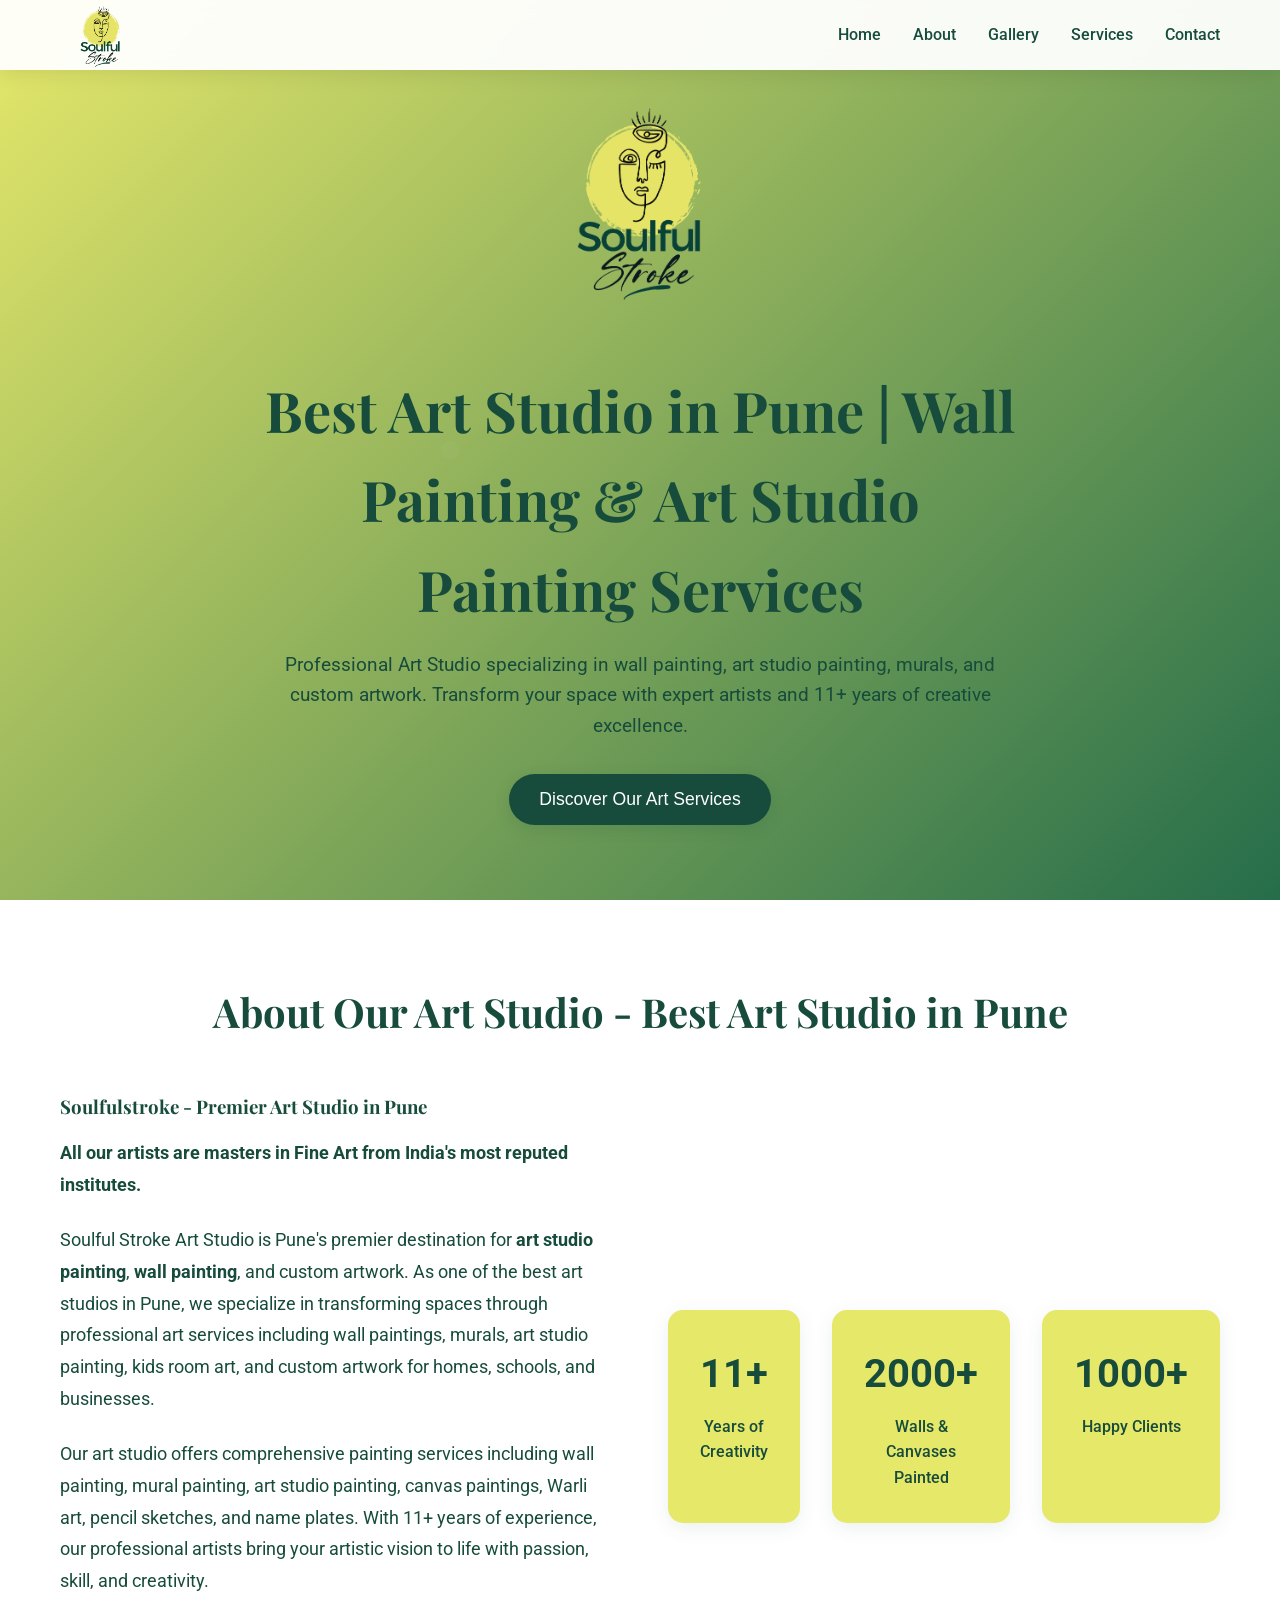
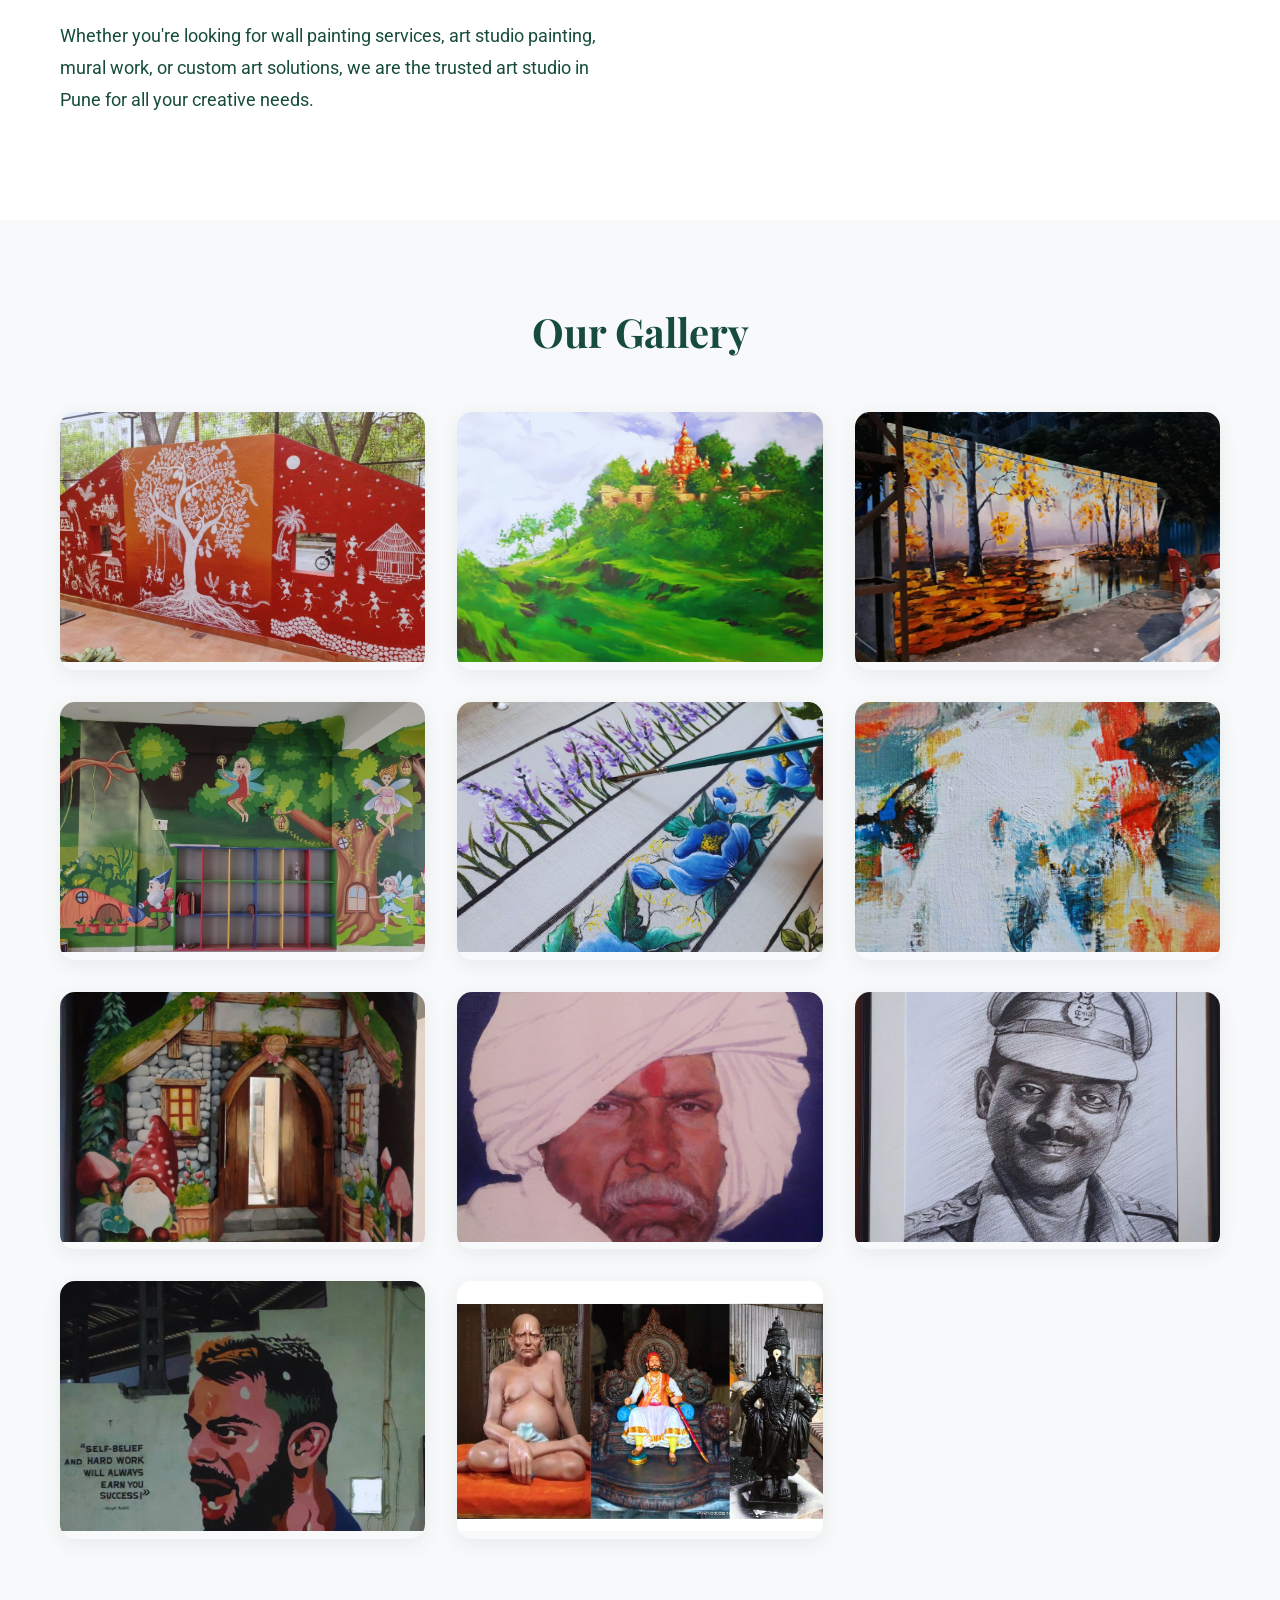
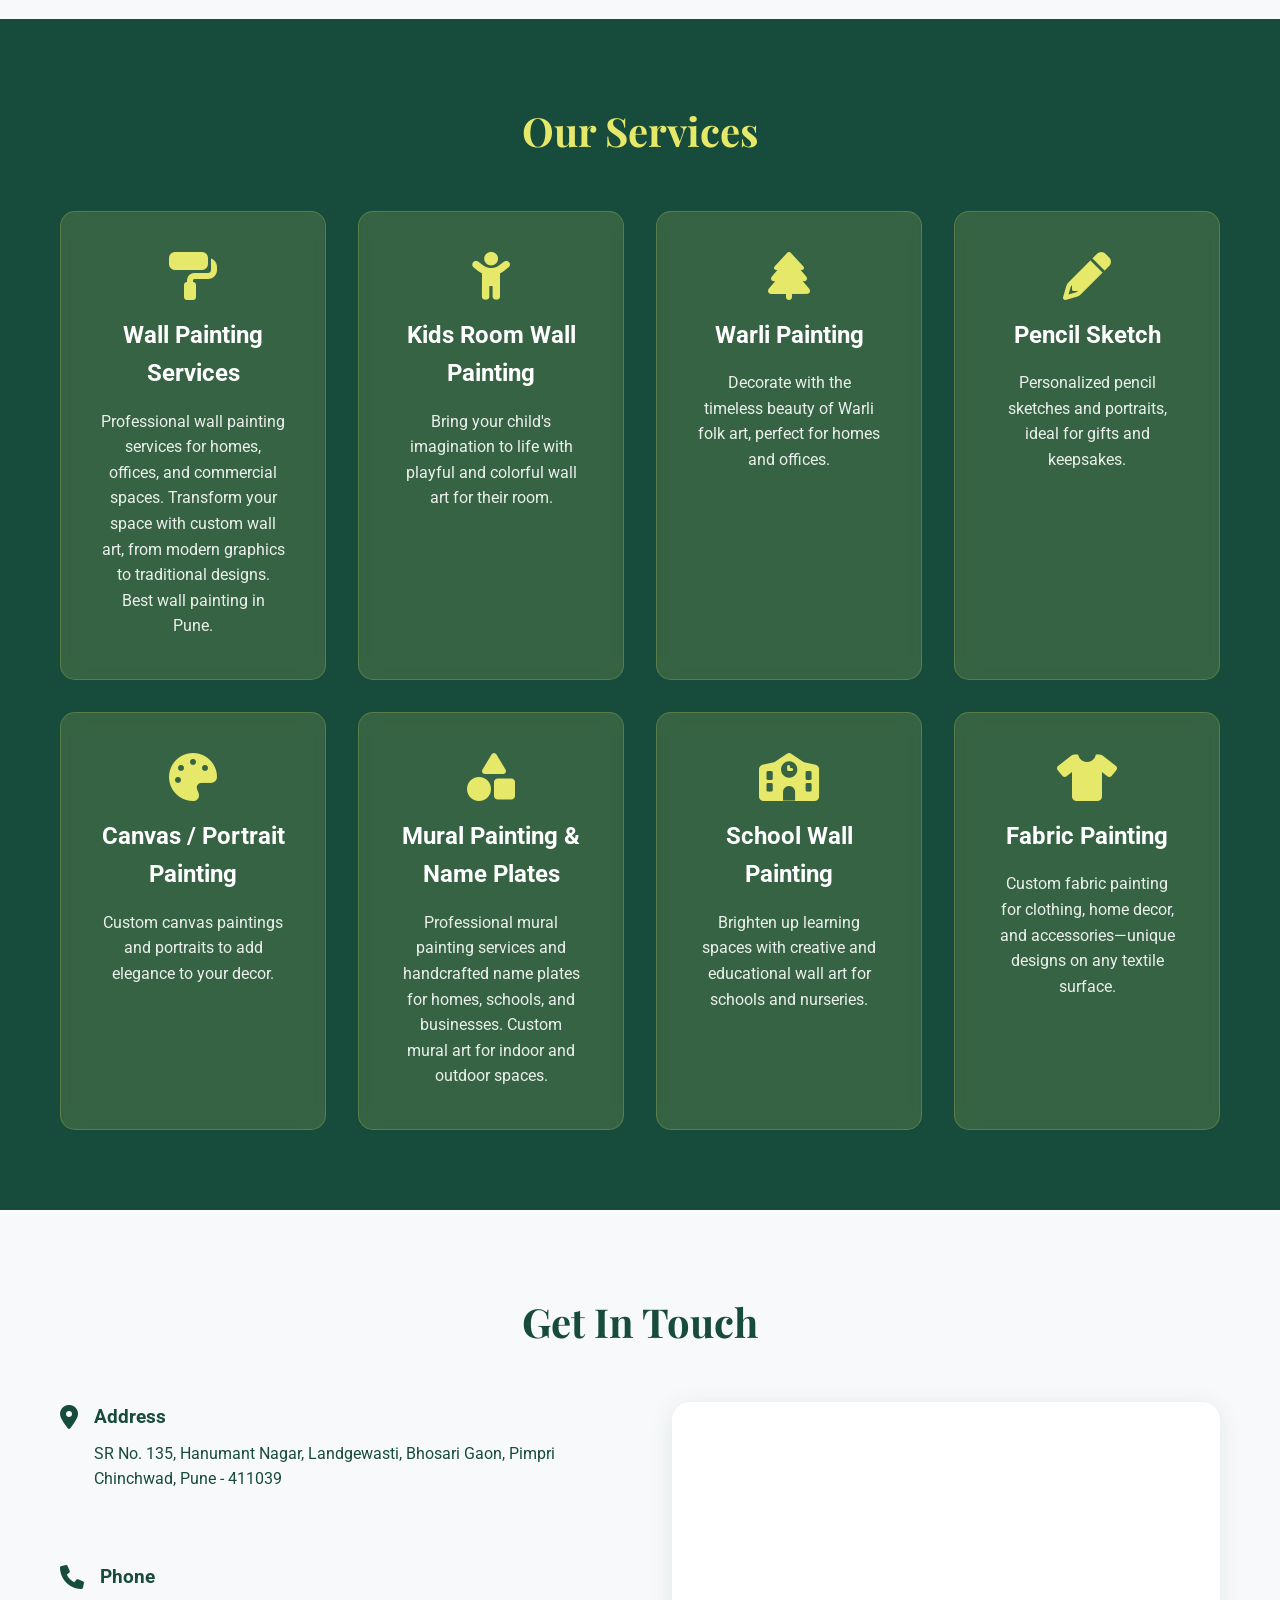
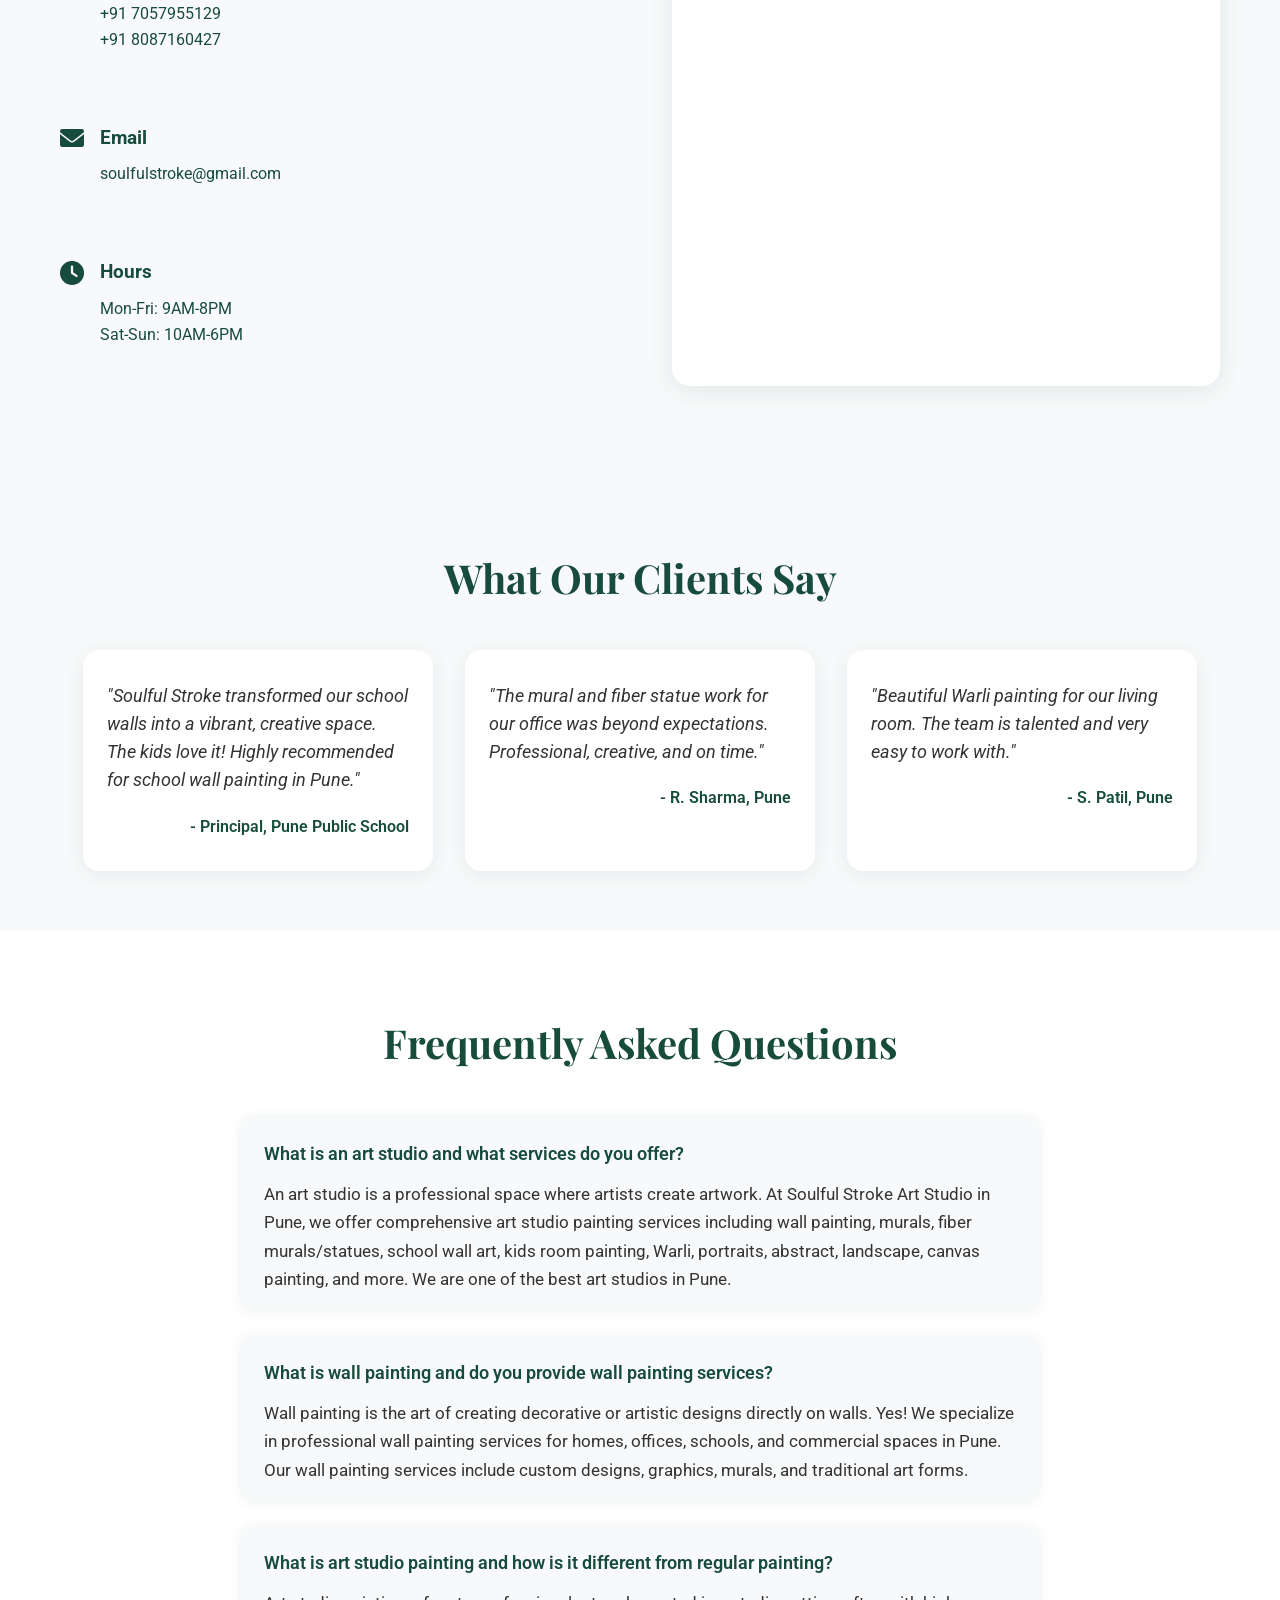
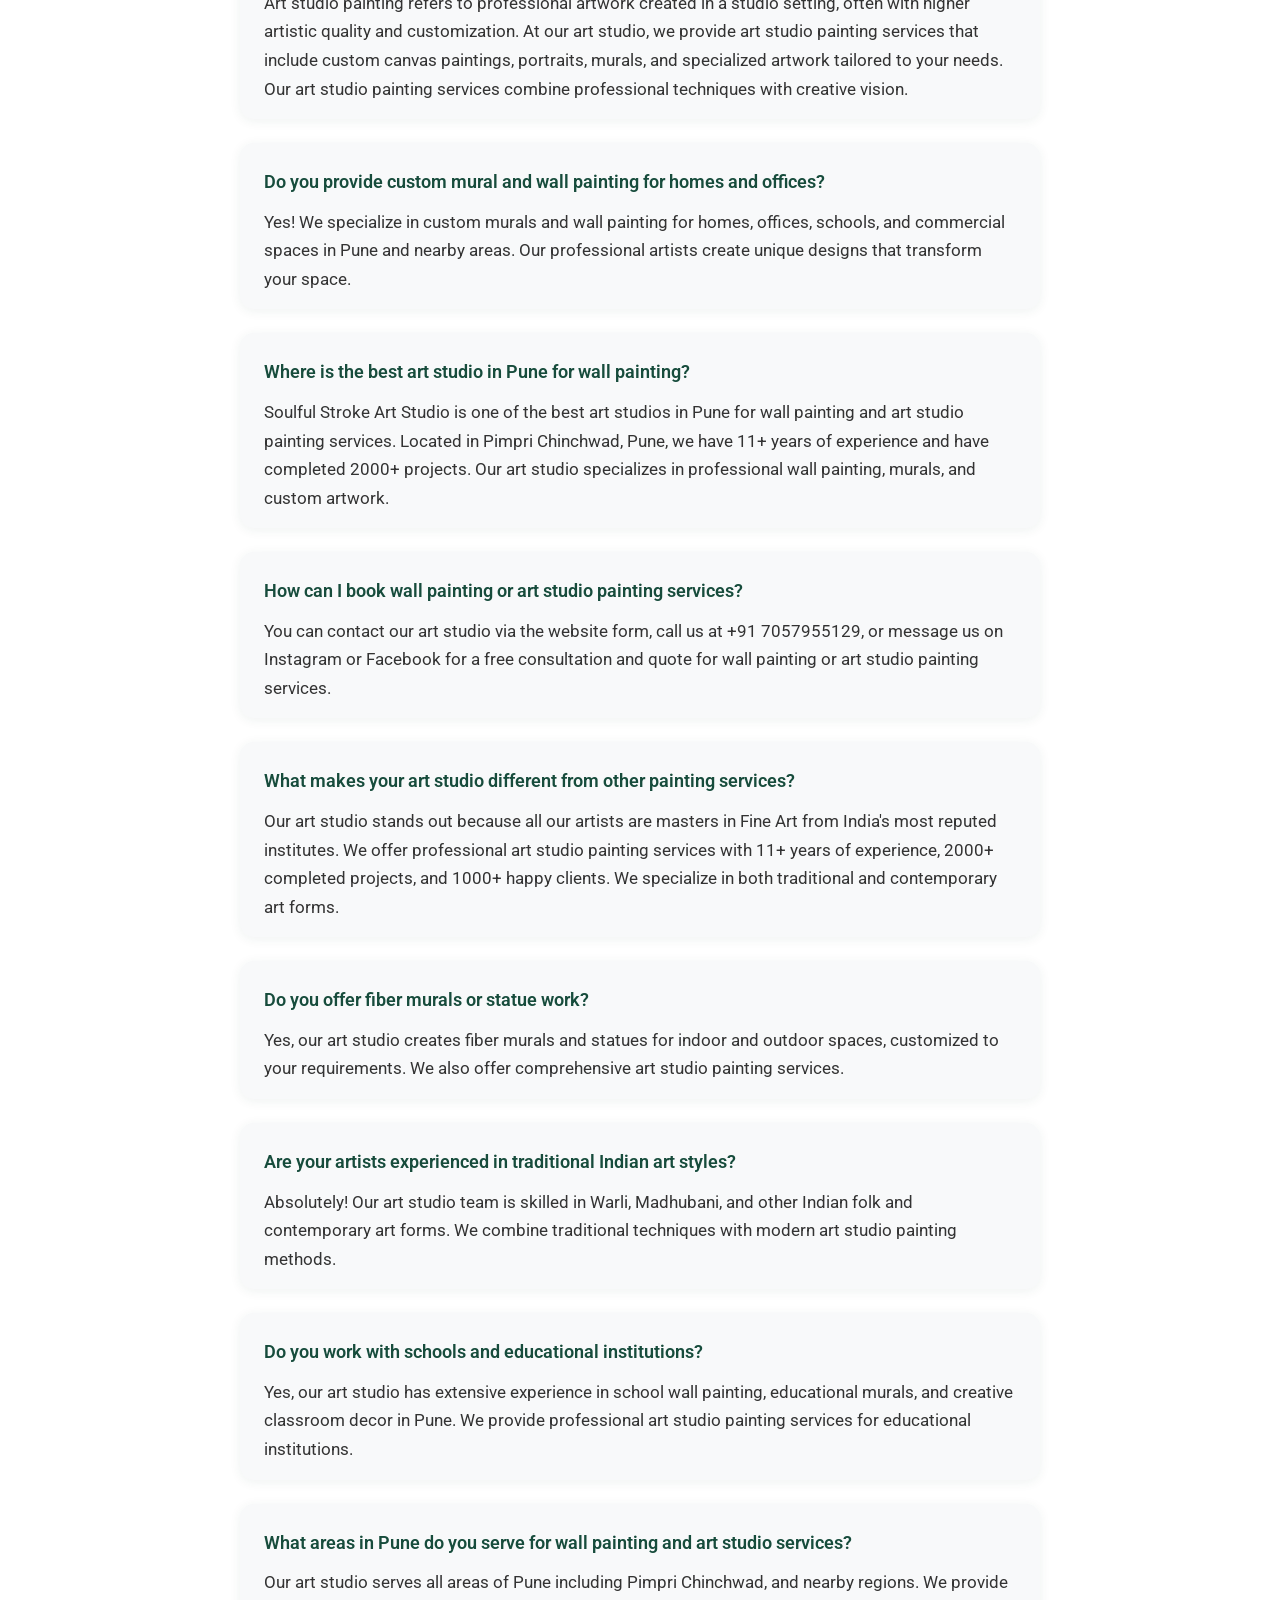
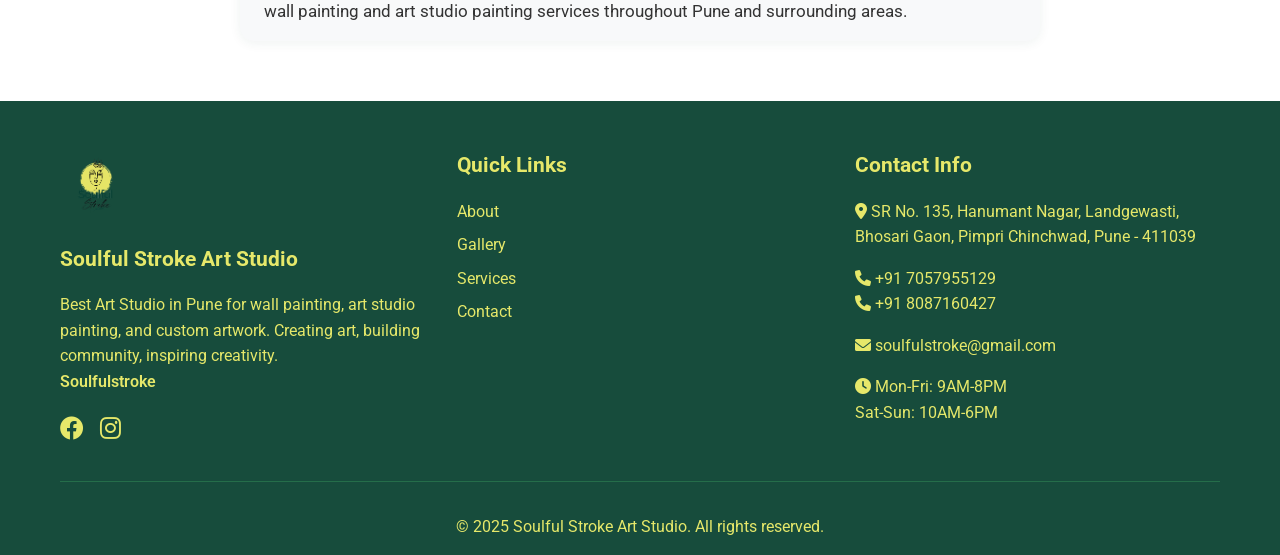
==== index.html @ 392aa653 "Removed 'Events' section from navigation and footer in index.html" ====
<!DOCTYPE html>
<html lang="en">
<head>
  <meta charset="UTF-8">
  <meta name="viewport" content="width=device-width, initial-scale=1.0">
  <title>Art Studio Pune | Wall Painting | Art Studio Painting | Best Art Studio in Pune - Soulful Stroke</title>

  <!-- Canonical URL -->
  <link rel="canonical" href="https://soulfulstroke.com/">

  <!-- Sitemap -->
  <link rel="sitemap" type="application/xml" href="https://soulfulstroke.com/sitemap.xml">

  <!-- Link to external CSS -->
  <link rel="stylesheet" href="assets/css/style.css">

  <!-- Link to a custom font -->
  <link href="https://fonts.googleapis.com/css2?family=Playfair+Display:wght@400;700&family=Roboto:wght@300;400;500&display=swap" rel="stylesheet">

  <!-- Font Awesome for icons -->
  <link rel="stylesheet" href="https://cdnjs.cloudflare.com/ajax/libs/font-awesome/6.0.0/css/all.min.css">

  <!-- Link to external JS -->
  <script src="assets/js/script.js" defer></script>

  <!-- In the <head> section, add favicon -->
  <link rel="icon" type="image/png" href="assets/img/logo.png">

  <!-- SEO Meta Tags -->
  <meta name="description" content="Best Art Studio in Pune for wall painting, art studio painting, murals, and custom artwork. Professional artists specializing in wall painting, art studio services, murals, fiber art, school art, and home decor. 11+ years experience. Call +91 7057955129.">
  <meta name="keywords" content="art, art studio, art studio painting, wall painting, wall painting pune, art studio pune, painting, mural painting, best art studio, art studio near me, wall art, custom painting, art services, professional artists, art studio services, creative art, painting services, mural artist, wall painting services, art work, art painting, home painting, office painting, school painting, kids room painting, Warli painting, portrait painting, canvas painting, fiber art, art gallery, art classes, art workshop, Pune art studio, Pimpri Chinchwad art studio">
  <meta name="author" content="Soulful Stroke Art Studio Pune">
  <meta name="robots" content="index, follow, max-image-preview:large, max-snippet:-1, max-video-preview:-1">
  <meta name="googlebot" content="index, follow">
  <meta name="language" content="English">
  <meta name="geo.region" content="IN-MH">
  <meta name="geo.placename" content="Pune">
  <meta name="geo.position" content="18.4663;73.8077">
  <meta name="ICBM" content="18.4663, 73.8077">
  <meta name="author" content="Soulful Stroke Art Studio Pune">
  <meta name="robots" content="index, follow">
  <!-- Open Graph Meta Tags -->
  <meta property="og:title" content="Art Studio Pune | Wall Painting | Art Studio Painting | Best Art Studio">
  <meta property="og:description" content="Best Art Studio in Pune for wall painting, art studio painting, murals, and custom artwork. Professional artists with 11+ years experience. Transform your space with creative art!">
  <meta property="og:type" content="website">
  <meta property="og:url" content="https://soulfulstroke.com/">
  <meta property="og:image" content="https://soulfulstroke.com/assets/img/logo.png">
  <meta property="og:image:width" content="1200">
  <meta property="og:image:height" content="630">
  <meta property="og:locale" content="en_IN">
  <meta property="og:site_name" content="Soulful Stroke Art Studio">
  <!-- Twitter Card Meta Tags -->
  <meta name="twitter:card" content="summary_large_image">
  <meta name="twitter:title" content="Art Studio Pune | Wall Painting | Art Studio Painting | Best Art Studio">
  <meta name="twitter:description" content="Best Art Studio in Pune for wall painting, art studio painting, murals, and custom artwork. Professional artists with 11+ years experience.">
  <meta name="twitter:image" content="https://soulfulstroke.com/assets/img/logo.png">
  <!-- Organization Schema.org JSON-LD -->
  <script type="application/ld+json">
  {
    "@context": "https://schema.org",
    "@type": "Organization",
    "name": "Soulful Stroke Art Studio",
    "alternateName": "Soulfulstroke",
    "url": "https://soulfulstroke.com/",
    "logo": "https://soulfulstroke.com/assets/img/logo.png",
    "image": "https://soulfulstroke.com/assets/img/logo.png",
    "description": "Best Art Studio in Pune specializing in wall painting, art studio painting, murals, fiber art, and custom artwork. Professional artists with 11+ years of experience.",
    "address": {
      "@type": "PostalAddress",
      "streetAddress": "SR No. 135, Hanumant Nagar, Landgewasti, Bhosari Gaon",
      "addressLocality": "Pimpri Chinchwad",
      "addressRegion": "Maharashtra",
      "postalCode": "411039",
      "addressCountry": "IN"
    },
    "geo": {
      "@type": "GeoCoordinates",
      "latitude": 18.4663,
      "longitude": 73.8077
    },
    "contactPoint": {
      "@type": "ContactPoint",
      "telephone": "+91-7057955129",
      "contactType": "Customer Service",
      "areaServed": "IN",
      "availableLanguage": ["English", "Hindi", "Marathi"]
    },
    "sameAs": [
      "https://www.facebook.com/share/16sR6wV9Tq/",
      "https://www.instagram.com/manikjorwar?utm_source=qr&igsh=b2dwNHJkYjBrNHl5"
    ],
    "email": "soulfulstroke@gmail.com"
  }
  </script>

  <!-- Local Business Schema.org JSON-LD -->
  <script type="application/ld+json">
  {
    "@context": "https://schema.org",
    "@type": "LocalBusiness",
    "@id": "https://soulfulstroke.com/#LocalBusiness",
    "name": "Soulful Stroke Art Studio",
    "image": "https://soulfulstroke.com/assets/img/logo.png",
    "url": "https://soulfulstroke.com/",
    "telephone": "+91 7057955129",
    "priceRange": "$$",
    "address": {
      "@type": "PostalAddress",
      "streetAddress": "SR No. 135, Hanumant Nagar, Landgewasti, Bhosari Gaon",
      "addressLocality": "Pimpri Chinchwad",
      "addressRegion": "MH",
      "postalCode": "411039",
      "addressCountry": "IN"
    },
    "geo": {
      "@type": "GeoCoordinates",
      "latitude": 18.4663,
      "longitude": 73.8077
    },
    "openingHoursSpecification": [
      {
        "@type": "OpeningHoursSpecification",
        "dayOfWeek": ["Monday", "Tuesday", "Wednesday", "Thursday", "Friday"],
        "opens": "09:00",
        "closes": "20:00"
      },
      {
        "@type": "OpeningHoursSpecification",
        "dayOfWeek": ["Saturday", "Sunday"],
        "opens": "10:00",
        "closes": "18:00"
      }
    ],
    "sameAs": [
      "https://www.facebook.com/share/16sR6wV9Tq/",
      "https://www.instagram.com/manikjorwar?utm_source=qr&igsh=b2dwNHJkYjBrNHl5"
    ],
    "description": "Best Art Studio in Pune for wall painting, art studio painting, murals, fiber murals, school wall art, kids room painting, Warli, portraits, statues, and more. Professional artists with 11+ years experience.",
    "email": "soulfulstroke@gmail.com"
  }
  </script>

  <!-- Service Schema.org JSON-LD -->
  <script type="application/ld+json">
  {
    "@context": "https://schema.org",
    "@type": "Service",
    "serviceType": "Art Studio Services",
    "provider": {
      "@type": "LocalBusiness",
      "name": "Soulful Stroke Art Studio",
      "url": "https://soulfulstroke.com/"
    },
    "areaServed": {
      "@type": "City",
      "name": "Pune"
    },
    "hasOfferCatalog": {
      "@type": "OfferCatalog",
      "name": "Art Studio Services",
      "itemListElement": [
        {
          "@type": "Offer",
          "itemOffered": {
            "@type": "Service",
            "name": "Wall Painting",
            "description": "Professional wall painting services for homes, offices, and commercial spaces"
          }
        },
        {
          "@type": "Offer",
          "itemOffered": {
            "@type": "Service",
            "name": "Art Studio Painting",
            "description": "Custom art studio painting services and artwork creation"
          }
        },
        {
          "@type": "Offer",
          "itemOffered": {
            "@type": "Service",
            "name": "Mural Painting",
            "description": "Custom mural painting for indoor and outdoor spaces"
          }
        },
        {
          "@type": "Offer",
          "itemOffered": {
            "@type": "Service",
            "name": "School Wall Painting",
            "description": "Educational and creative wall art for schools and institutions"
          }
        }
      ]
    }
  }
  </script>

  <!-- BreadcrumbList Schema.org JSON-LD -->
  <script type="application/ld+json">
  {
    "@context": "https://schema.org",
    "@type": "BreadcrumbList",
    "itemListElement": [
      {
        "@type": "ListItem",
        "position": 1,
        "name": "Home",
        "item": "https://soulfulstroke.com/"
      }
    ]
  }
  </script>
</head>
<body>
  <!-- Navigation -->
  <nav class="navbar">
    <div class="nav-container">
      <div class="nav-logo">
        <img src="assets/img/logo.png" alt="Soulful Stroke Art Studio Pune - Art Studio Painting and Wall Painting Services" style="height:80px; margin-right: 16px; vertical-align: middle;">
        <!-- <h2 style="display:inline; vertical-align: middle;">Soulful Strokes</h2> -->
      </div>
      <ul class="nav-menu">
        <li class="nav-item">
          <a href="#home" class="nav-link">Home</a>
        </li>
        <li class="nav-item">
          <a href="#about" class="nav-link">About</a>
        </li>
        <li class="nav-item">
          <a href="#gallery" class="nav-link">Gallery</a>
        </li>
        <li class="nav-item">
          <a href="#services" class="nav-link">Services</a>
        </li>
        
        <li class="nav-item">
          <a href="#contact" class="nav-link">Contact</a>
        </li>
      </ul>
      <div class="hamburger">
        <span class="bar"></span>
        <span class="bar"></span>
        <span class="bar"></span>
      </div>
    </div>
  </nav>

  <!-- Hero Section -->
  <section id="home" class="hero">
    <div class="hero-content">
      <img src="assets/img/logo.png" alt="Soulful Stroke Art Studio Pune - Best Art Studio for Wall Painting and Art Studio Painting" style="height:250px; margin-bottom: 2rem;">
      <h1>Best Art Studio in Pune | Wall Painting & Art Studio Painting Services</h1>
      <p>Professional Art Studio specializing in wall painting, art studio painting, murals, and custom artwork. Transform your space with expert artists and 11+ years of creative excellence.</p>
      <button class="cta-button" onclick="scrollToSection('about')">Discover Our Art Services</button>
    </div>
  </section>

  <!-- About Section -->
  <section id="about" class="about">
    <div class="container">
      <h2>About Our Art Studio - Best Art Studio in Pune</h2>
      <div class="about-content">
        <div class="about-text">
          <h3 style="color: var(--primary-green); font-family: 'Playfair Display', serif; margin-bottom: 1rem;">Soulfulstroke - Premier Art Studio in Pune</h3>
          <p><strong>All our artists are masters in Fine Art from India's most reputed institutes.</strong></p>
          <p>Soulful Stroke Art Studio is Pune's premier destination for <strong>art studio painting</strong>, <strong>wall painting</strong>, and custom artwork. As one of the best art studios in Pune, we specialize in transforming spaces through professional art services including wall paintings, murals, art studio painting, kids room art, and custom artwork for homes, schools, and businesses.</p>
          <p>Our art studio offers comprehensive painting services including wall painting, mural painting, art studio painting, canvas paintings, Warli art, pencil sketches, and name plates. With 11+ years of experience, our professional artists bring your artistic vision to life with passion, skill, and creativity.</p>
          <p>Whether you're looking for wall painting services, art studio painting, mural work, or custom art solutions, we are the trusted art studio in Pune for all your creative needs.</p>
        </div>
        <div class="about-stats">
          <div class="stat">
            <h3>11+</h3>
            <p>Years of Creativity</p>
          </div>
          <div class="stat">
            <h3>2000+</h3>
            <p>Walls & Canvases Painted</p>
          </div>
          <div class="stat">
            <h3>1000+</h3>
            <p>Happy Clients</p>
          </div>
        </div>
      </div>
    </div>
  </section>

  <!-- Gallery Section -->
  <section id="gallery" class="gallery-section">
    <div class="container">
      <h2>Our Gallery</h2>
      <div id="dynamic-gallery" class="gallery-grid">
        <p style="text-align:center; color:var(--primary-green);">No images found. Add images to assets/img/gallery/ to display them here.</p>
      </div>
    </div>
  </section>

  <!-- Services Section -->
  <section id="services" class="services">
    <div class="container">
      <h2>Our Services</h2>
      <div class="services-grid">
        <div class="service-card">
          <i class="fas fa-paint-roller"></i>
          <h3>Wall Painting Services</h3>
          <p>Professional wall painting services for homes, offices, and commercial spaces. Transform your space with custom wall art, from modern graphics to traditional designs. Best wall painting in Pune.</p>
        </div>
        <div class="service-card">
          <i class="fas fa-child"></i>
          <h3>Kids Room Wall Painting</h3>
          <p>Bring your child's imagination to life with playful and colorful wall art for their room.</p>
        </div>
        <div class="service-card">
          <i class="fas fa-tree"></i>
          <h3>Warli Painting</h3>
          <p>Decorate with the timeless beauty of Warli folk art, perfect for homes and offices.</p>
        </div>
        <div class="service-card">
          <i class="fas fa-pencil-alt"></i>
          <h3>Pencil Sketch</h3>
          <p>Personalized pencil sketches and portraits, ideal for gifts and keepsakes.</p>
        </div>
        <div class="service-card">
          <i class="fas fa-palette"></i>
          <h3>Canvas / Portrait Painting</h3>
          <p>Custom canvas paintings and portraits to add elegance to your decor.</p>
        </div>
        <div class="service-card">
          <i class="fas fa-shapes"></i>
          <h3>Mural Painting & Name Plates</h3>
          <p>Professional mural painting services and handcrafted name plates for homes, schools, and businesses. Custom mural art for indoor and outdoor spaces.</p>
        </div>
        <div class="service-card">
          <i class="fas fa-school"></i>
          <h3>School Wall Painting</h3>
          <p>Brighten up learning spaces with creative and educational wall art for schools and nurseries.</p>
        </div>
        <div class="service-card">
          <i class="fas fa-tshirt"></i>
          <h3>Fabric Painting</h3>
          <p>Custom fabric painting for clothing, home decor, and accessories—unique designs on any textile surface.</p>
        </div>
      </div>
    </div>
  </section>


  <!-- Contact Section -->
  <section id="contact" class="contact">
    <div class="container">
      <h2>Get In Touch</h2>
      <div class="contact-content">
        <div class="contact-info">
          <div class="contact-item">
            <i class="fas fa-map-marker-alt"></i>
            <div>
              <h3>Address</h3>
              <p>SR No. 135, Hanumant Nagar, Landgewasti, Bhosari Gaon, Pimpri Chinchwad, Pune - 411039</p>
            </div>
          </div>
          <div class="contact-item">
            <i class="fas fa-phone"></i>
            <div>
              <h3>Phone</h3>
              <p>+91 7057955129<br>+91 8087160427</p>
            </div>
          </div>
          <div class="contact-item">
            <i class="fas fa-envelope"></i>
            <div>
              <h3>Email</h3>
              <p><a href="mailto:soulfulstroke@gmail.com">soulfulstroke@gmail.com</a></p>
            </div>
          </div>
          <div class="contact-item">
            <i class="fas fa-clock"></i>
            <div>
              <h3>Hours</h3>
              <p>Mon-Fri: 9AM-8PM<br>Sat-Sun: 10AM-6PM</p>
            </div>
          </div>
        </div>
        <div class="contact-form-embed" style="width:100%;max-width:700px;">
          <iframe src="https://docs.google.com/forms/d/e/1FAIpQLSfMzDdM4DtNPWsr9n9Rv_X-Q1jbe_wHq1hL7ixWB624XCcSpw/viewform?embedded=true" width="700" height="520" frameborder="0" marginheight="0" marginwidth="0">Loading…</iframe>
        </div>
      </div>
    </div>
  </section>

  <!-- Testimonials Section -->
  <section id="testimonials" class="testimonials">
    <div class="container">
      <h2>What Our Clients Say</h2>
      <div class="testimonial-list">
        <div class="testimonial-item">
          <p>"Soulful Stroke transformed our school walls into a vibrant, creative space. The kids love it! Highly recommended for school wall painting in Pune."</p>
          <span>- Principal, Pune Public School</span>
        </div>
        <div class="testimonial-item">
          <p>"The mural and fiber statue work for our office was beyond expectations. Professional, creative, and on time."</p>
          <span>- R. Sharma, Pune</span>
        </div>
        <div class="testimonial-item">
          <p>"Beautiful Warli painting for our living room. The team is talented and very easy to work with."</p>
          <span>- S. Patil, Pune</span>
        </div>
      </div>
    </div>
  </section>

  <!-- FAQ Section -->
  <section id="faq" class="faq">
    <div class="container">
      <h2>Frequently Asked Questions</h2>
      <div class="faq-list">
        <div class="faq-item">
          <h3>What is an art studio and what services do you offer?</h3>
          <p>An art studio is a professional space where artists create artwork. At Soulful Stroke Art Studio in Pune, we offer comprehensive art studio painting services including wall painting, murals, fiber murals/statues, school wall art, kids room painting, Warli, portraits, abstract, landscape, canvas painting, and more. We are one of the best art studios in Pune.</p>
        </div>
        <div class="faq-item">
          <h3>What is wall painting and do you provide wall painting services?</h3>
          <p>Wall painting is the art of creating decorative or artistic designs directly on walls. Yes! We specialize in professional wall painting services for homes, offices, schools, and commercial spaces in Pune. Our wall painting services include custom designs, graphics, murals, and traditional art forms.</p>
        </div>
        <div class="faq-item">
          <h3>What is art studio painting and how is it different from regular painting?</h3>
          <p>Art studio painting refers to professional artwork created in a studio setting, often with higher artistic quality and customization. At our art studio, we provide art studio painting services that include custom canvas paintings, portraits, murals, and specialized artwork tailored to your needs. Our art studio painting services combine professional techniques with creative vision.</p>
        </div>
        <div class="faq-item">
          <h3>Do you provide custom mural and wall painting for homes and offices?</h3>
          <p>Yes! We specialize in custom murals and wall painting for homes, offices, schools, and commercial spaces in Pune and nearby areas. Our professional artists create unique designs that transform your space.</p>
        </div>
        <div class="faq-item">
          <h3>Where is the best art studio in Pune for wall painting?</h3>
          <p>Soulful Stroke Art Studio is one of the best art studios in Pune for wall painting and art studio painting services. Located in Pimpri Chinchwad, Pune, we have 11+ years of experience and have completed 2000+ projects. Our art studio specializes in professional wall painting, murals, and custom artwork.</p>
        </div>
        <div class="faq-item">
          <h3>How can I book wall painting or art studio painting services?</h3>
          <p>You can contact our art studio via the website form, call us at +91 7057955129, or message us on Instagram or Facebook for a free consultation and quote for wall painting or art studio painting services.</p>
        </div>
        <div class="faq-item">
          <h3>What makes your art studio different from other painting services?</h3>
          <p>Our art studio stands out because all our artists are masters in Fine Art from India's most reputed institutes. We offer professional art studio painting services with 11+ years of experience, 2000+ completed projects, and 1000+ happy clients. We specialize in both traditional and contemporary art forms.</p>
        </div>
        <div class="faq-item">
          <h3>Do you offer fiber murals or statue work?</h3>
          <p>Yes, our art studio creates fiber murals and statues for indoor and outdoor spaces, customized to your requirements. We also offer comprehensive art studio painting services.</p>
        </div>
        <div class="faq-item">
          <h3>Are your artists experienced in traditional Indian art styles?</h3>
          <p>Absolutely! Our art studio team is skilled in Warli, Madhubani, and other Indian folk and contemporary art forms. We combine traditional techniques with modern art studio painting methods.</p>
        </div>
        <div class="faq-item">
          <h3>Do you work with schools and educational institutions?</h3>
          <p>Yes, our art studio has extensive experience in school wall painting, educational murals, and creative classroom decor in Pune. We provide professional art studio painting services for educational institutions.</p>
        </div>
        <div class="faq-item">
          <h3>What areas in Pune do you serve for wall painting and art studio services?</h3>
          <p>Our art studio serves all areas of Pune including Pimpri Chinchwad, and nearby regions. We provide wall painting and art studio painting services throughout Pune and surrounding areas.</p>
        </div>
      </div>
    </div>
  </section>

  <!-- FAQ Schema -->
  <script type="application/ld+json">
  {
    "@context": "https://schema.org",
    "@type": "FAQPage",
    "mainEntity": [
      {
        "@type": "Question",
        "name": "What is an art studio and what services do you offer?",
        "acceptedAnswer": {
          "@type": "Answer",
          "text": "An art studio is a professional space where artists create artwork. At Soulful Stroke Art Studio in Pune, we offer comprehensive art studio painting services including wall painting, murals, fiber murals/statues, school wall art, kids room painting, Warli, portraits, abstract, landscape, canvas painting, and more. We are one of the best art studios in Pune."
        }
      },
      {
        "@type": "Question",
        "name": "What is wall painting and do you provide wall painting services?",
        "acceptedAnswer": {
          "@type": "Answer",
          "text": "Wall painting is the art of creating decorative or artistic designs directly on walls. Yes! We specialize in professional wall painting services for homes, offices, schools, and commercial spaces in Pune. Our wall painting services include custom designs, graphics, murals, and traditional art forms."
        }
      },
      {
        "@type": "Question",
        "name": "What is art studio painting and how is it different from regular painting?",
        "acceptedAnswer": {
          "@type": "Answer",
          "text": "Art studio painting refers to professional artwork created in a studio setting, often with higher artistic quality and customization. At our art studio, we provide art studio painting services that include custom canvas paintings, portraits, murals, and specialized artwork tailored to your needs. Our art studio painting services combine professional techniques with creative vision."
        }
      },
      {
        "@type": "Question",
        "name": "Do you provide custom mural and wall painting for homes and offices?",
        "acceptedAnswer": {
          "@type": "Answer",
          "text": "Yes! We specialize in custom murals and wall painting for homes, offices, schools, and commercial spaces in Pune and nearby areas. Our professional artists create unique designs that transform your space."
        }
      },
      {
        "@type": "Question",
        "name": "Where is the best art studio in Pune for wall painting?",
        "acceptedAnswer": {
          "@type": "Answer",
          "text": "Soulful Stroke Art Studio is one of the best art studios in Pune for wall painting and art studio painting services. Located in Pimpri Chinchwad, Pune, we have 11+ years of experience and have completed 2000+ projects. Our art studio specializes in professional wall painting, murals, and custom artwork."
        }
      },
      {
        "@type": "Question",
        "name": "How can I book wall painting or art studio painting services?",
        "acceptedAnswer": {
          "@type": "Answer",
          "text": "You can contact our art studio via the website form, call us at +91 7057955129, or message us on Instagram or Facebook for a free consultation and quote for wall painting or art studio painting services."
        }
      },
      {
        "@type": "Question",
        "name": "What makes your art studio different from other painting services?",
        "acceptedAnswer": {
          "@type": "Answer",
          "text": "Our art studio stands out because all our artists are masters in Fine Art from India's most reputed institutes. We offer professional art studio painting services with 11+ years of experience, 2000+ completed projects, and 1000+ happy clients. We specialize in both traditional and contemporary art forms."
        }
      },
      {
        "@type": "Question",
        "name": "Do you offer fiber murals or statue work?",
        "acceptedAnswer": {
          "@type": "Answer",
          "text": "Yes, our art studio creates fiber murals and statues for indoor and outdoor spaces, customized to your requirements. We also offer comprehensive art studio painting services."
        }
      },
      {
        "@type": "Question",
        "name": "Are your artists experienced in traditional Indian art styles?",
        "acceptedAnswer": {
          "@type": "Answer",
          "text": "Absolutely! Our art studio team is skilled in Warli, Madhubani, and other Indian folk and contemporary art forms. We combine traditional techniques with modern art studio painting methods."
        }
      },
      {
        "@type": "Question",
        "name": "Do you work with schools and educational institutions?",
        "acceptedAnswer": {
          "@type": "Answer",
          "text": "Yes, our art studio has extensive experience in school wall painting, educational murals, and creative classroom decor in Pune. We provide professional art studio painting services for educational institutions."
        }
      },
      {
        "@type": "Question",
        "name": "What areas in Pune do you serve for wall painting and art studio services?",
        "acceptedAnswer": {
          "@type": "Answer",
          "text": "Our art studio serves all areas of Pune including Pimpri Chinchwad, and nearby regions. We provide wall painting and art studio painting services throughout Pune and surrounding areas."
        }
      }
    ]
  }
  </script>

  <!-- Testimonials Schema -->
  <script type="application/ld+json">
  {
    "@context": "https://schema.org",
    "@type": "Review",
    "itemReviewed": {
      "@type": "LocalBusiness",
      "name": "Soulful Stroke Art Studio Pune"
    },
    "reviewBody": "Soulful Stroke transformed our school walls into a vibrant, creative space. The kids love it! Highly recommended for school wall painting in Pune.",
    "author": {
      "@type": "Person",
      "name": "Principal, Pune Public School"
    },
    "reviewRating": {
      "@type": "Rating",
      "ratingValue": "5",
      "bestRating": "5"
    }
  }
  </script>

  <footer>
    <div class="container">
      <div class="footer-content">
        <div class="footer-section">
          <img src="assets/img/logo.png" alt="Soulful Stroke Art Studio Pune - Art Studio Painting and Wall Painting" style="height:70px; margin-bottom: 1rem;">
          <h3>Soulful Stroke Art Studio</h3>
          <p>Best Art Studio in Pune for wall painting, art studio painting, and custom artwork. Creating art, building community, inspiring creativity.<br>
          <span style="font-weight:600; color:var(--primary-yellow);">Soulfulstroke</span></p>
          <div class="social-links">
            <a href="https://www.facebook.com/share/16sR6wV9Tq/" target="_blank" rel="noopener" title="Facebook"><i class="fab fa-facebook"></i></a>
            <a href="https://www.instagram.com/manikjorwar?utm_source=qr&igsh=b2dwNHJkYjBrNHl5" target="_blank" rel="noopener" title="Instagram"><i class="fab fa-instagram"></i></a>
          </div>
        </div>
        <div class="footer-section">
          <h3>Quick Links</h3>
          <ul>
            <li><a href="#about">About</a></li>
            <li><a href="#gallery">Gallery</a></li>
            <li><a href="#services">Services</a></li>
            <li><a href="#contact">Contact</a></li>
          </ul>
        </div>
        <div class="footer-section">
          <h3>Contact Info</h3>
          <p><i class="fas fa-map-marker-alt"></i> SR No. 135, Hanumant Nagar, Landgewasti, Bhosari Gaon, Pimpri Chinchwad, Pune - 411039</p>
          <p><i class="fas fa-phone"></i> +91 7057955129<br><i class="fas fa-phone"></i> +91 8087160427</p>
          <p><i class="fas fa-envelope"></i> <a href="mailto:soulfulstroke@gmail.com">soulfulstroke@gmail.com</a></p>
          <p><i class="fas fa-clock"></i> Mon-Fri: 9AM-8PM<br>Sat-Sun: 10AM-6PM</p>
        </div>
      </div>
      <div class="footer-bottom">
        <p>&copy; 2025 Soulful Stroke Art Studio. All rights reserved.</p>
      </div>
    </div>
  </footer>
</body>
</html>
---- assets/css/style.css ----
/* Color Palette */
:root {
    --primary-yellow: #e6e86a;
    --primary-green: #174c3c;
    --secondary-green: #256d4a;
    --text-dark: #174c3c;
    --text-light: #fff;
    --bg-light: #f8f9fa;
    --bg-white: #fff;
    --accent: #e6e86a;
}

/* Reset and Base Styles */
* {
    margin: 0;
    padding: 0;
    box-sizing: border-box;
}

body {
    font-family: 'Roboto', sans-serif;
    line-height: 1.6;
    color: var(--text-dark);
    background: var(--bg-light);
    overflow-x: hidden;
}

.container {
    max-width: 1200px;
    margin: 0 auto;
    padding: 0 20px;
}

/* Navigation */
.navbar {
    position: fixed;
    top: 0;
    width: 100%;
    background: var(--bg-white);
    backdrop-filter: blur(10px);
    z-index: 1000;
    transition: all 0.3s ease;
    box-shadow: 0 2px 20px rgba(0, 0, 0, 0.08);
}

.nav-container {
    max-width: 1200px;
    margin: 0 auto;
    padding: 0 20px;
    display: flex;
    justify-content: space-between;
    align-items: center;
    height: 70px;
}

.nav-logo h2 {
    font-family: 'Playfair Display', serif;
    color: var(--primary-green);
    font-size: 1.8rem;
    font-weight: 700;
}

.nav-menu {
    display: flex;
    list-style: none;
    gap: 2rem;
}

.nav-link {
    text-decoration: none;
    color: var(--primary-green);
    font-weight: 500;
    transition: color 0.3s ease;
    position: relative;
}

.nav-link:hover {
    color: var(--primary-yellow);
}

.nav-link::after {
    content: '';
    position: absolute;
    width: 0;
    height: 2px;
    bottom: -5px;
    left: 0;
    background-color: var(--primary-yellow);
    transition: width 0.3s ease;
}

.nav-link:hover::after {
    width: 100%;
}

.hamburger {
    display: none;
    flex-direction: column;
    cursor: pointer;
}

.bar {
    width: 25px;
    height: 3px;
    background-color: var(--primary-green);
    margin: 3px 0;
    transition: 0.3s;
}

/* Hero Section */
.hero {
    height: 100vh;
    background: linear-gradient(135deg, var(--primary-yellow) 0%, var(--secondary-green) 100%);
    display: flex;
    align-items: center;
    justify-content: center;
    text-align: center;
    color: var(--primary-green);
    position: relative;
    overflow: hidden;
}

.hero::before {
    content: '';
    position: absolute;
    top: 0;
    left: 0;
    right: 0;
    bottom: 0;
    background: url('data:image/svg+xml,<svg xmlns="http://www.w3.org/2000/svg" viewBox="0 0 100 100"><defs><pattern id="grain" width="100" height="100" patternUnits="userSpaceOnUse"><circle cx="50" cy="50" r="1" fill="white" opacity="0.1"/></pattern></defs><rect width="100" height="100" fill="url(%23grain)"/></svg>');
    opacity: 0.3;
}

.hero-content {
    z-index: 2;
    max-width: 800px;
    padding: 0 20px;
}

.hero h1 {
    font-family: 'Playfair Display', serif;
    font-size: 3.5rem;
    margin-bottom: 1rem;
    color: var(--primary-green);
    animation: fadeInUp 1s ease;
}

.hero p {
    font-size: 1.2rem;
    margin-bottom: 2rem;
    opacity: 0.9;
    color: var(--primary-green);
    animation: fadeInUp 1s ease 0.2s both;
}

.cta-button {
    background: var(--primary-green);
    color: var(--text-light);
    border: none;
    padding: 15px 30px;
    font-size: 1.1rem;
    border-radius: 50px;
    cursor: pointer;
    transition: all 0.3s ease;
    box-shadow: 0 4px 15px rgba(23, 76, 60, 0.15);
    animation: fadeInUp 1s ease 0.4s both;
}

.cta-button:hover {
    background: var(--secondary-green);
    color: var(--primary-yellow);
    transform: translateY(-2px);
    box-shadow: 0 6px 20px rgba(23, 76, 60, 0.18);
}

/* Section Styles */
section {
    padding: 80px 0;
}

section h2 {
    font-family: 'Playfair Display', serif;
    font-size: 2.5rem;
    text-align: center;
    margin-bottom: 3rem;
    color: var(--primary-green);
}

/* About Section */
.about {
    background: var(--bg-white);
}

.about-content {
    display: grid;
    grid-template-columns: 1fr 1fr;
    gap: 4rem;
    align-items: center;
}

.about-text p {
    font-size: 1.1rem;
    margin-bottom: 1.5rem;
    color: var(--primary-green);
    line-height: 1.8;
}

.about-stats {
    display: grid;
    grid-template-columns: repeat(3, 1fr);
    gap: 2rem;
}

.stat {
    text-align: center;
    padding: 2rem;
    background: var(--primary-yellow);
    border-radius: 15px;
    box-shadow: 0 5px 20px rgba(23, 76, 60, 0.08);
    transition: transform 0.3s ease;
}

.stat:hover {
    transform: translateY(-5px);
}

.stat h3 {
    font-size: 2.5rem;
    color: var(--primary-green);
    margin-bottom: 0.5rem;
}

.stat p {
    color: var(--primary-green);
    font-weight: 500;
}

/* Gallery Section */
.gallery-grid {
    display: grid;
    grid-template-columns: repeat(auto-fit, minmax(300px, 1fr));
    gap: 2rem;
}

.gallery-item {
    position: relative;
    border-radius: 15px;
    overflow: hidden;
    box-shadow: 0 5px 20px rgba(23, 76, 60, 0.08);
    transition: transform 0.3s ease;
}

.gallery-item:hover {
    transform: translateY(-5px);
}

.gallery-item img {
    width: 100%;
    height: 250px;
    object-fit: cover;
    transition: transform 0.3s ease;
}

.gallery-item:hover img {
    transform: scale(1.05);
}

.gallery-overlay {
    position: absolute;
    bottom: 0;
    left: 0;
    right: 0;
    background: linear-gradient(transparent, var(--primary-green));
    color: var(--text-light);
    padding: 2rem;
    transform: translateY(100%);
    transition: transform 0.3s ease;
}

.gallery-item:hover .gallery-overlay {
    transform: translateY(0);
}

.gallery-overlay h3 {
    font-size: 1.3rem;
    margin-bottom: 0.5rem;
}

/* Services Section */
.services {
    background: var(--primary-green);
    color: var(--text-light);
}

.services h2 {
    color: var(--primary-yellow);
}

.services-grid {
    display: grid;
    grid-template-columns: repeat(auto-fit, minmax(250px, 1fr));
    gap: 2rem;
}

.service-card {
    background: rgba(230, 232, 106, 0.15);
    backdrop-filter: blur(10px);
    padding: 2.5rem;
    border-radius: 15px;
    text-align: center;
    transition: transform 0.3s ease;
    border: 1px solid rgba(230, 232, 106, 0.2);
}

.service-card:hover {
    transform: translateY(-5px);
    background: var(--primary-yellow);
    color: var(--primary-green);
}

.service-card i {
    font-size: 3rem;
    margin-bottom: 1rem;
    color: var(--primary-yellow);
}

.service-card h3 {
    font-size: 1.5rem;
    margin-bottom: 1rem;
}

.service-card p {
    opacity: 0.9;
    line-height: 1.6;
}

/* Events Section */
.events {
    background: var(--bg-light);
}

.events-grid {
    display: grid;
    grid-template-columns: repeat(auto-fit, minmax(350px, 1fr));
    gap: 2rem;
}

.event-card {
    background: var(--bg-white);
    border-radius: 15px;
    overflow: hidden;
    box-shadow: 0 5px 20px rgba(23, 76, 60, 0.08);
    display: flex;
    transition: transform 0.3s ease;
}

.event-card:hover {
    transform: translateY(-5px);
    border: 2px solid var(--primary-yellow);
}

.event-date {
    background: var(--primary-yellow);
    color: var(--primary-green);
    padding: 1.5rem;
    display: flex;
    flex-direction: column;
    align-items: center;
    justify-content: center;
    min-width: 100px;
}

.event-date .day {
    font-size: 2rem;
    font-weight: bold;
}

.event-date .month {
    font-size: 0.9rem;
    opacity: 0.9;
}

.event-content {
    padding: 1.5rem;
    flex: 1;
}

.event-content h3 {
    font-size: 1.3rem;
    margin-bottom: 0.5rem;
    color: var(--primary-green);
}

.event-time {
    color: var(--primary-green);
    margin-bottom: 1rem;
    font-size: 0.9rem;
}

.event-time i {
    margin-right: 0.5rem;
}

.event-btn {
    background: var(--primary-green);
    color: var(--primary-yellow);
    border: none;
    padding: 10px 20px;
    border-radius: 25px;
    cursor: pointer;
    transition: all 0.3s ease;
    font-size: 0.9rem;
}

.event-btn:hover {
    background: var(--primary-yellow);
    color: var(--primary-green);
    transform: translateY(-2px);
    box-shadow: 0 4px 15px rgba(23, 76, 60, 0.13);
}

/* Contact Section */
.contact-content {
    display: grid;
    grid-template-columns: 1fr 1fr;
    gap: 4rem;
}

.contact-info {
    display: grid;
    gap: 2rem;
}

.contact-item {
    display: flex;
    align-items: flex-start;
    gap: 1rem;
}

.contact-item i {
    font-size: 1.5rem;
    color: var(--primary-green);
    margin-top: 0.2rem;
}

.contact-item h3 {
    font-size: 1.2rem;
    margin-bottom: 0.5rem;
    color: var(--primary-green);
}

.contact-item p {
    color: var(--primary-green);
    line-height: 1.6;
}

.contact-form {
    display: flex;
    flex-direction: column;
    gap: 1rem;
}

.contact-form input,
.contact-form textarea {
    padding: 1rem;
    border: 2px solid var(--primary-yellow);
    border-radius: 10px;
    font-size: 1rem;
    transition: border-color 0.3s ease;
}

.contact-form input:focus,
.contact-form textarea:focus {
    outline: none;
    border-color: var(--primary-green);
}

.submit-btn {
    background: var(--primary-green);
    color: var(--primary-yellow);
    border: none;
    padding: 1rem;
    border-radius: 10px;
    font-size: 1rem;
    cursor: pointer;
    transition: all 0.3s ease;
}

.submit-btn:hover {
    background: var(--primary-yellow);
    color: var(--primary-green);
    transform: translateY(-2px);
    box-shadow: 0 4px 15px rgba(23, 76, 60, 0.13);
}

/* Footer */
footer {
    background: var(--primary-green);
    color: var(--primary-yellow);
    padding: 3rem 0 1rem;
}

.footer-content {
    display: grid;
    grid-template-columns: repeat(auto-fit, minmax(250px, 1fr));
    gap: 2rem;
    margin-bottom: 2rem;
}

.footer-section h3 {
    font-size: 1.3rem;
    margin-bottom: 1rem;
    color: var(--primary-yellow);
}

.footer-section p {
    color: var(--primary-yellow);
    line-height: 1.6;
    margin-bottom: 1rem;
}

.footer-section ul {
    list-style: none;
}

.footer-section ul li {
    margin-bottom: 0.5rem;
}

.footer-section ul li a {
    color: var(--primary-yellow);
    text-decoration: none;
    transition: color 0.3s ease;
}

.footer-section ul li a:hover {
    color: var(--secondary-green);
}

.social-links {
    display: flex;
    gap: 1rem;
}

.social-links a {
    color: var(--primary-yellow);
    font-size: 1.5rem;
    transition: color 0.3s ease;
}

.social-links a:hover {
    color: var(--secondary-green);
}

.footer-bottom {
    text-align: center;
    padding-top: 2rem;
    border-top: 1px solid var(--secondary-green);
    color: var(--primary-yellow);
}

/* Animations */
@keyframes fadeInUp {
    from {
        opacity: 0;
        transform: translateY(30px);
    }
    to {
        opacity: 1;
        transform: translateY(0);
    }
}

/* Responsive Design */
@media (max-width: 768px) {
    .hamburger {
        display: flex;
    }
    
    .nav-menu {
        position: fixed;
        left: -100%;
        top: 70px;
        flex-direction: column;
        background-color: var(--bg-white);
        width: 100%;
        text-align: center;
        transition: 0.3s;
        box-shadow: 0 10px 27px rgba(0, 0, 0, 0.05);
        padding: 2rem 0;
    }
    
    .nav-menu.active {
        left: 0;
    }
    
    .hero h1 {
        font-size: 2.5rem;
    }
    
    .about-content {
        grid-template-columns: 1fr;
        gap: 2rem;
    }
    
    .about-stats {
        grid-template-columns: 1fr;
    }
    
    .contact-content {
        grid-template-columns: 1fr;
        gap: 2rem;
    }
    
    .event-card {
        flex-direction: column;
    }
    
    .event-date {
        min-width: auto;
        padding: 1rem;
    }
}

@media (max-width: 480px) {
    .hero h1 {
        font-size: 2rem;
    }
    
    section {
        padding: 60px 0;
    }
    
    section h2 {
        font-size: 2rem;
    }
    
    .container {
        padding: 0 15px;
    }
}

/* Ensure mailto links in contact/footer match text color and style */
.contact-info a[href^="mailto:"],
.footer-section a[href^="mailto:"] {
  color: inherit;
  text-decoration: none;
  font-weight: inherit;
}
.contact-info a[href^="mailto:"]:hover,
.footer-section a[href^="mailto:"]:hover {
  text-decoration: underline;
}

/* Enhance embedded Google Form appearance */
.contact-form-embed {
  display: flex;
  justify-content: center;
  align-items: flex-start;
  background: #fff;
  border-radius: 18px;
  box-shadow: 0 4px 24px rgba(23, 76, 60, 0.10);
  padding: 32px 16px;
  margin: 0 auto;
  max-width: 700px;
  width: 100%;
}
.contact-form-embed iframe {
  border-radius: 12px;
  border: none;
  width: 100%;
  min-width: 0;
  max-width: 100%;
  background: transparent;
}
@media (max-width: 800px) {
  .contact-form-embed {
    padding: 16px 4px;
    max-width: 100%;
  }
  .contact-form-embed iframe {
    width: 100%;
    min-width: 0;
    height: 600px;
  }
}

/* Testimonials Section */
.testimonials {
  background: #f8f9fa;
  padding: 80px 0 60px 0;
}
.testimonials h2 {
  text-align: center;
  color: var(--primary-green);
  font-family: 'Playfair Display', serif;
  margin-bottom: 2.5rem;
}
.testimonial-list {
  display: flex;
  flex-wrap: wrap;
  gap: 2rem;
  justify-content: center;
}
.testimonial-item {
  background: #fff;
  border-radius: 16px;
  box-shadow: 0 4px 20px rgba(23, 76, 60, 0.08);
  padding: 2rem 1.5rem;
  max-width: 350px;
  min-width: 260px;
  flex: 1 1 260px;
  display: flex;
  flex-direction: column;
  align-items: flex-start;
  transition: transform 0.2s, box-shadow 0.2s;
}
.testimonial-item:hover {
  transform: translateY(-6px) scale(1.03);
  box-shadow: 0 8px 32px rgba(23, 76, 60, 0.13);
}
.testimonial-item p {
  font-size: 1.1rem;
  color: #333;
  margin-bottom: 1.2rem;
  font-style: italic;
}
.testimonial-item span {
  color: var(--primary-green);
  font-weight: 600;
  font-size: 1rem;
  align-self: flex-end;
}

/* FAQ Section */
.faq {
  background: #fff;
  padding: 80px 0 60px 0;
}
.faq h2 {
  text-align: center;
  color: var(--primary-green);
  font-family: 'Playfair Display', serif;
  margin-bottom: 2.5rem;
}
.faq-list {
  max-width: 800px;
  margin: 0 auto;
  display: flex;
  flex-direction: column;
  gap: 1.5rem;
}
.faq-item {
  background: #f8f9fa;
  border-radius: 14px;
  box-shadow: 0 2px 12px rgba(23, 76, 60, 0.07);
  padding: 1.5rem 1.5rem 1rem 1.5rem;
  transition: box-shadow 0.2s;
  cursor: pointer;
  position: relative;
}
.faq-item:hover {
  box-shadow: 0 6px 24px rgba(23, 76, 60, 0.13);
}
.faq-item h3 {
  font-size: 1.15rem;
  color: var(--primary-green);
  margin-bottom: 0.7rem;
  font-weight: 600;
  cursor: pointer;
  transition: color 0.2s;
}
.faq-item p {
  color: #333;
  font-size: 1.05rem;
  margin: 0;
  line-height: 1.7;
  transition: max-height 0.3s, opacity 0.3s;
}

/* FAQ Accordion (JS optional, but style for future) */
.faq-item.collapsed p {
  max-height: 0;
  opacity: 0;
  overflow: hidden;
  padding: 0;
}
.faq-item p {
  max-height: 500px;
  opacity: 1;
  overflow: hidden;
}

@media (max-width: 900px) {
  .testimonial-list {
    flex-direction: column;
    align-items: center;
  }
  .faq-list {
    padding: 0 10px;
  }
}
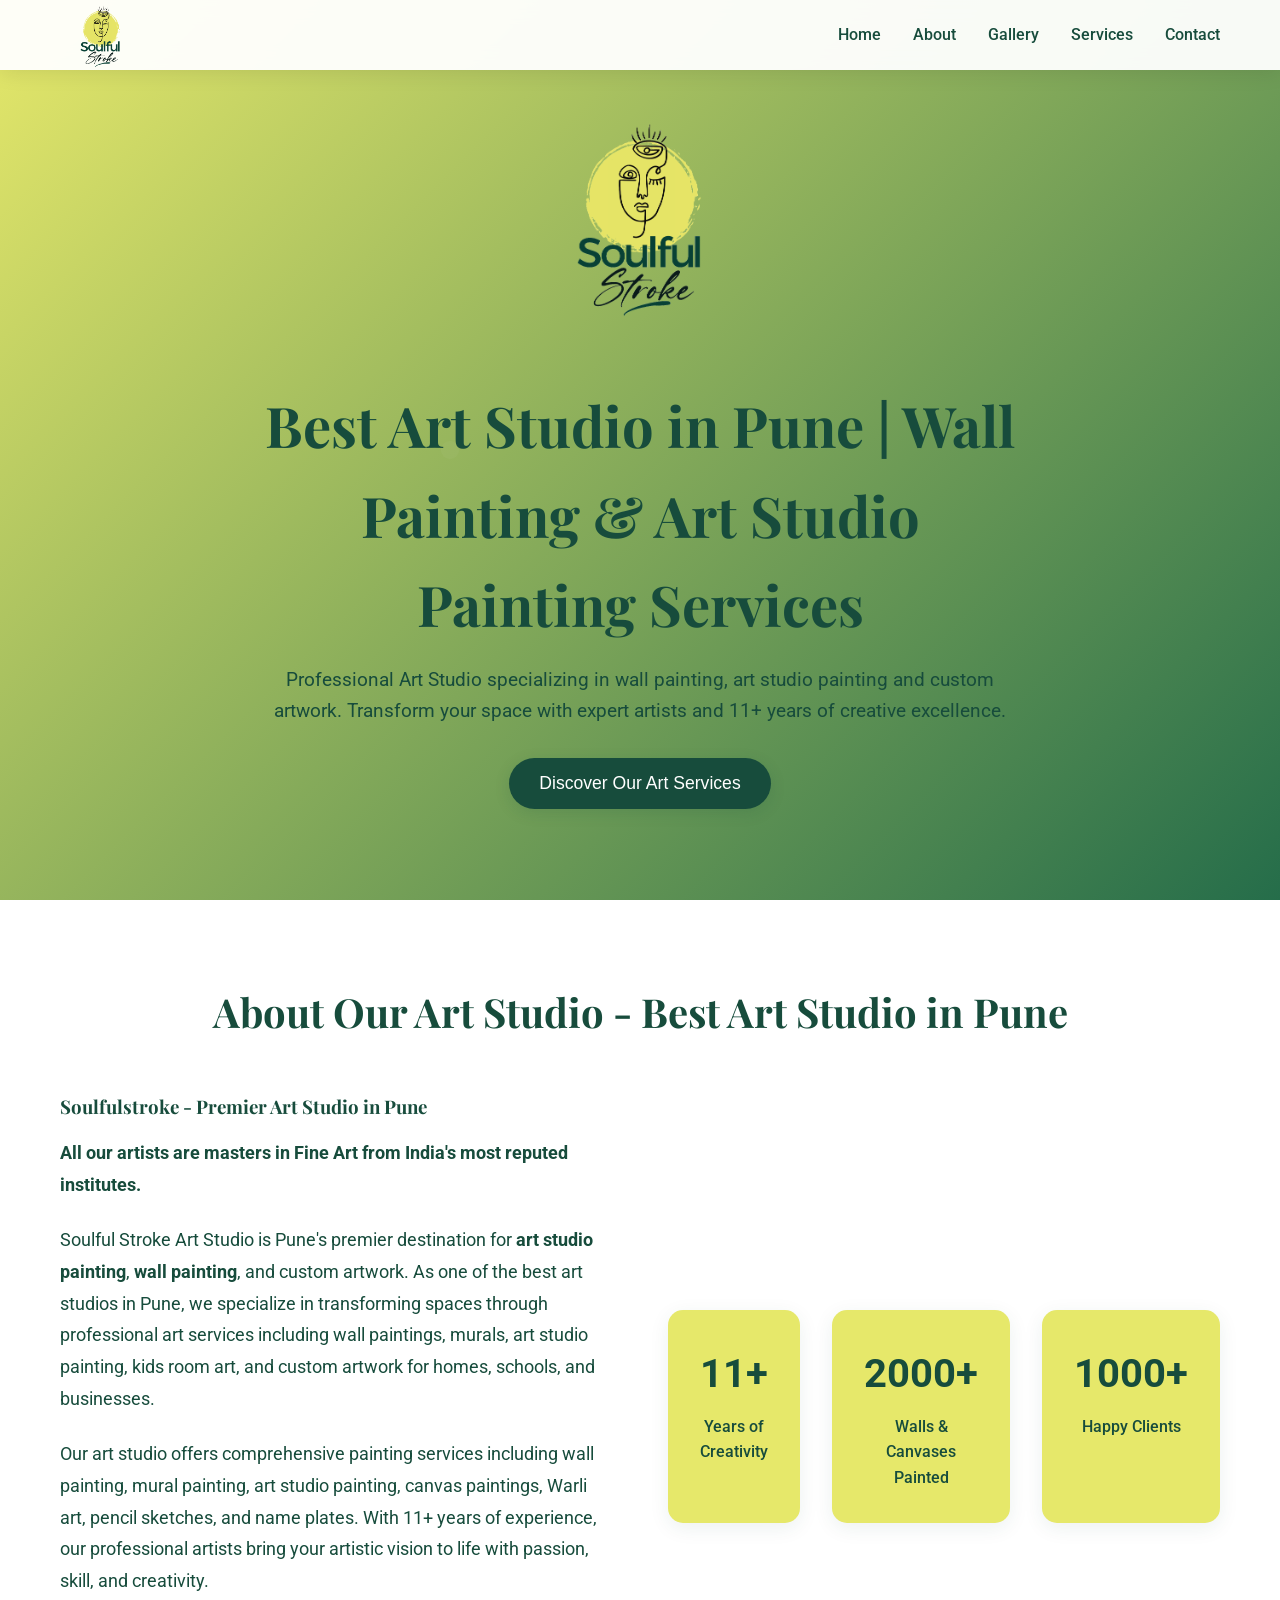
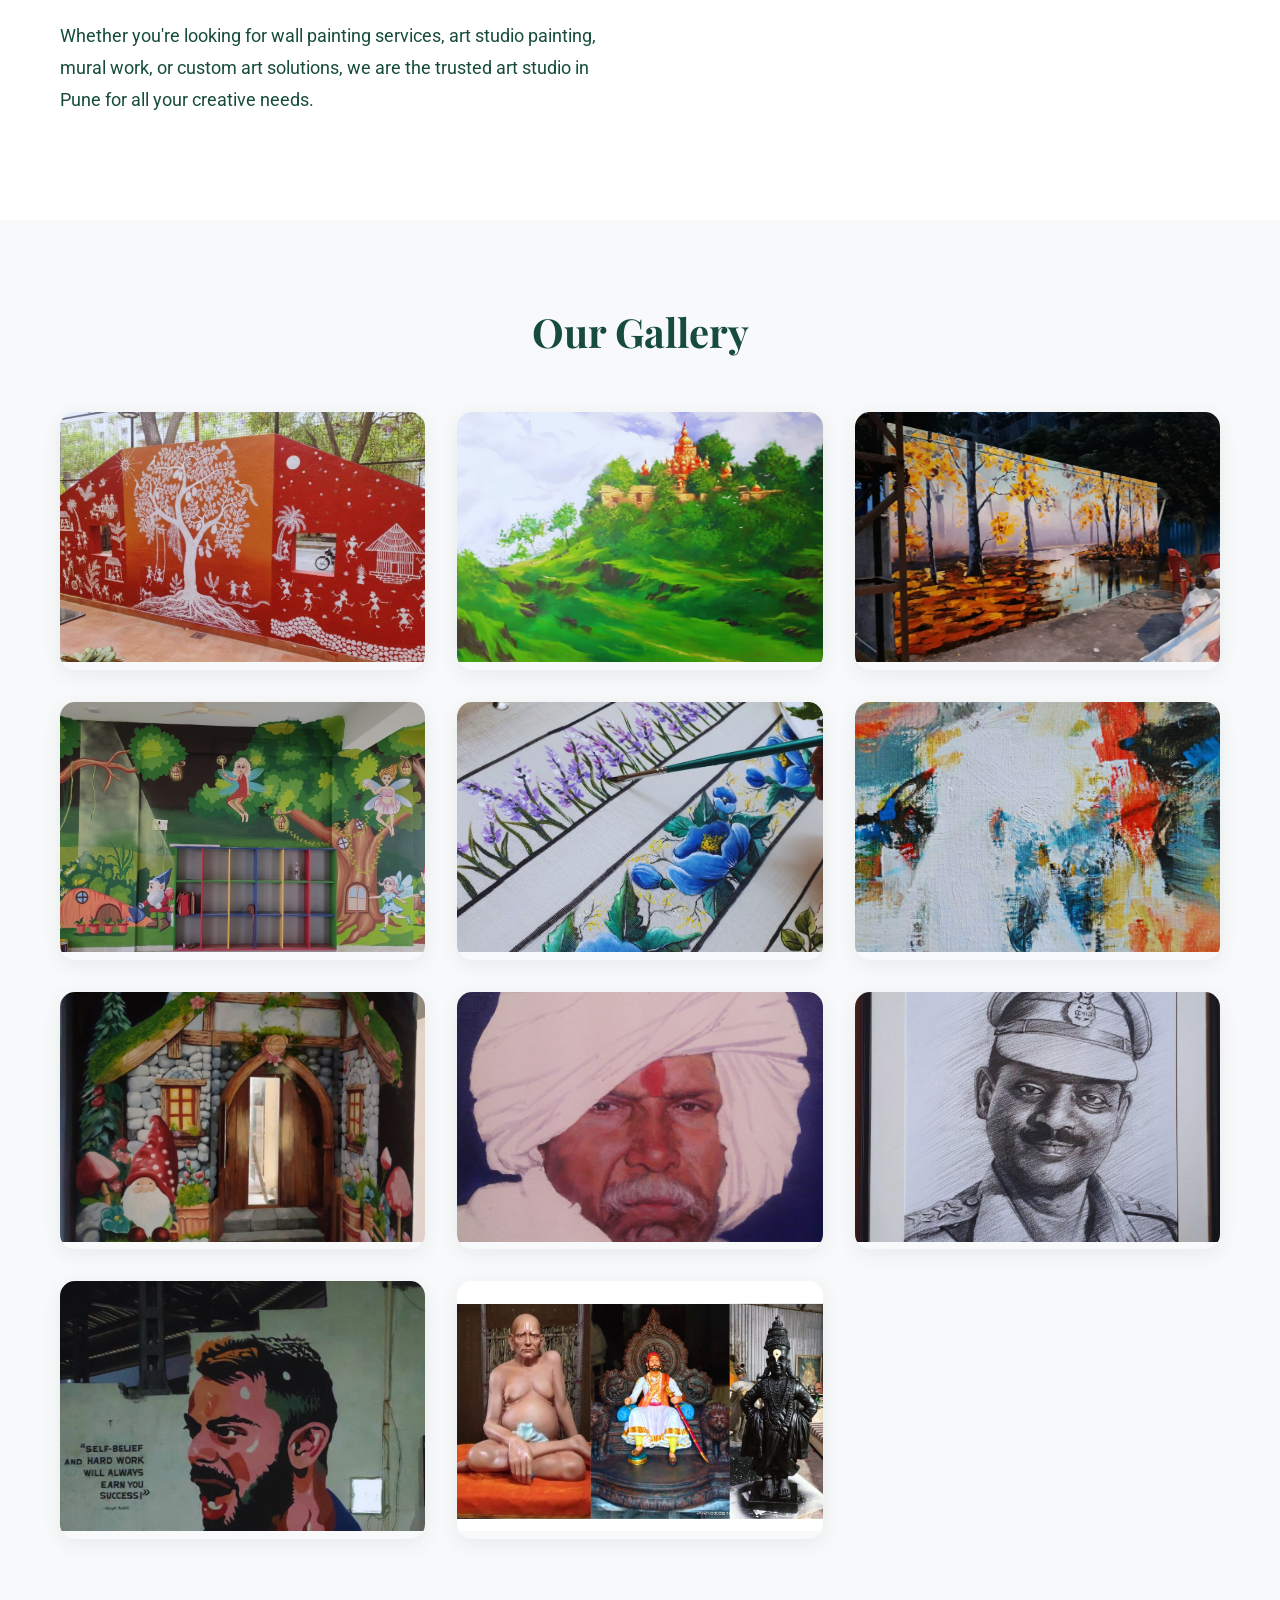
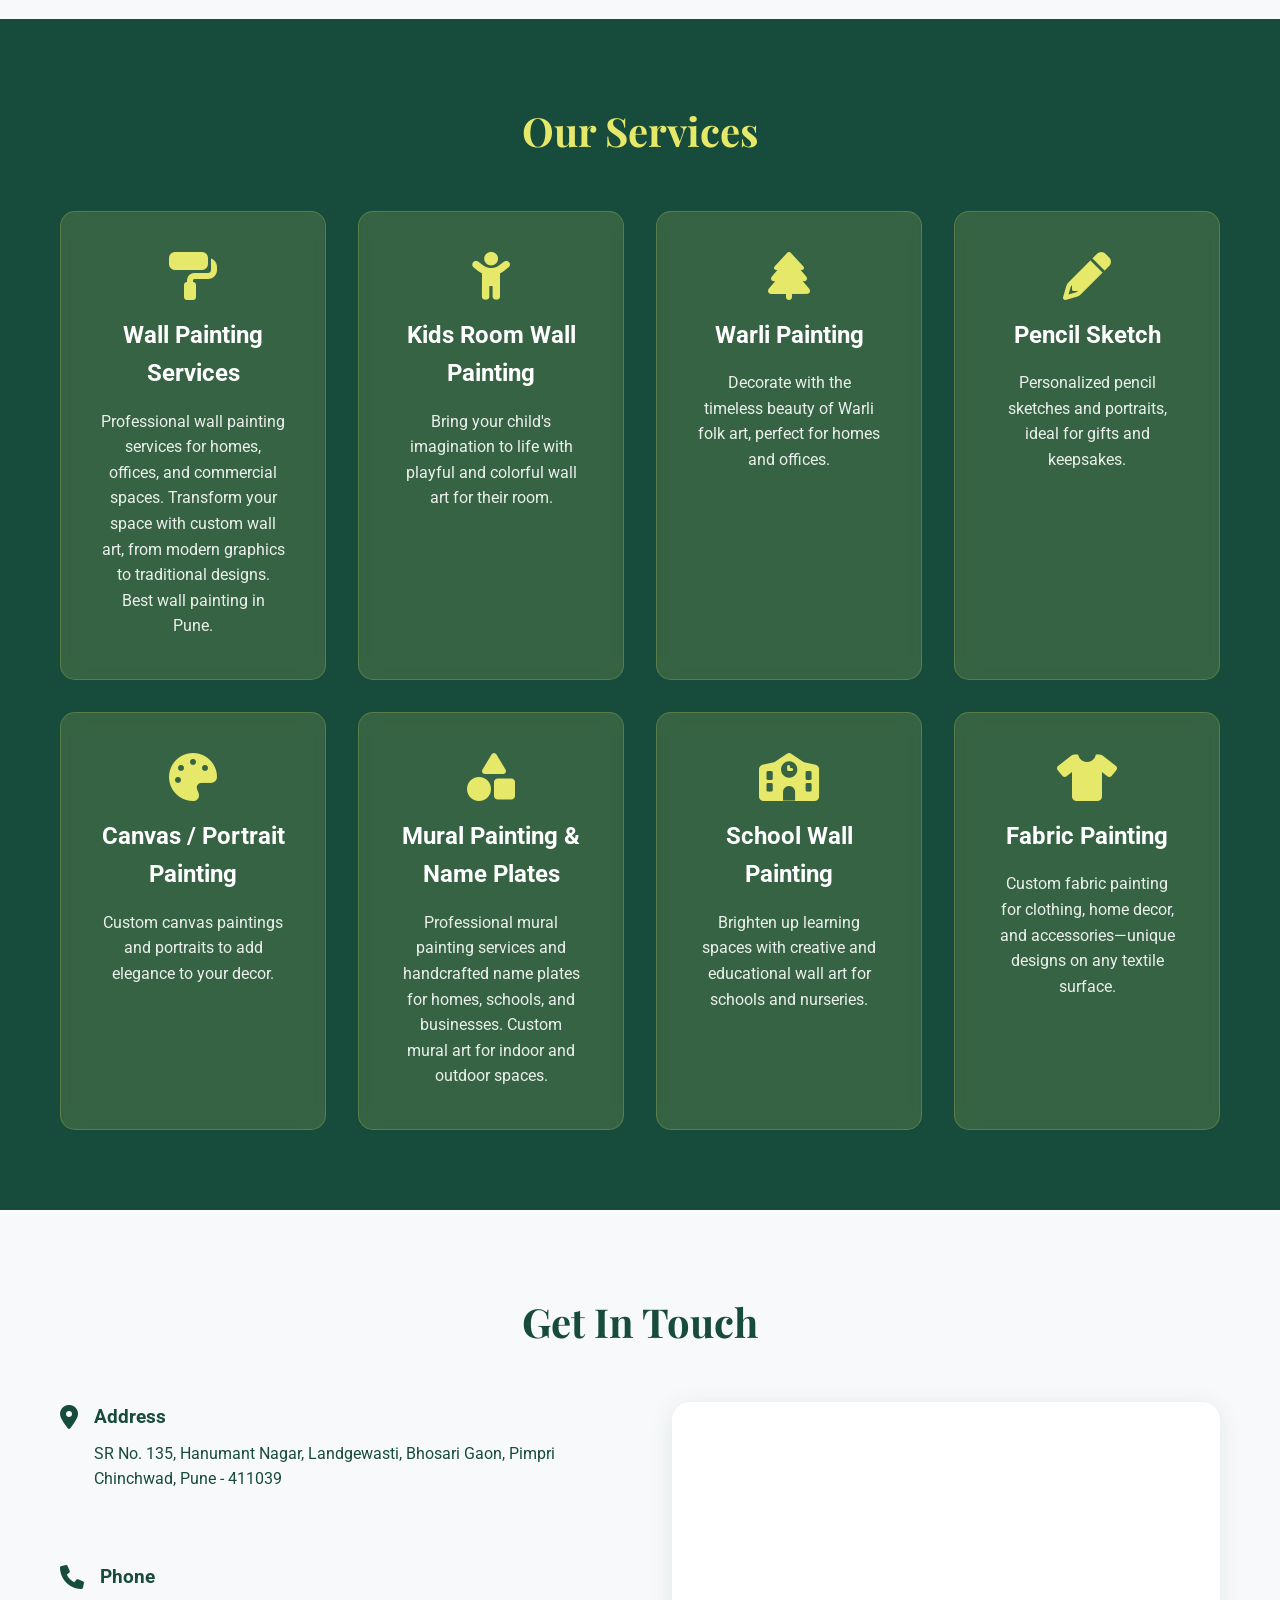
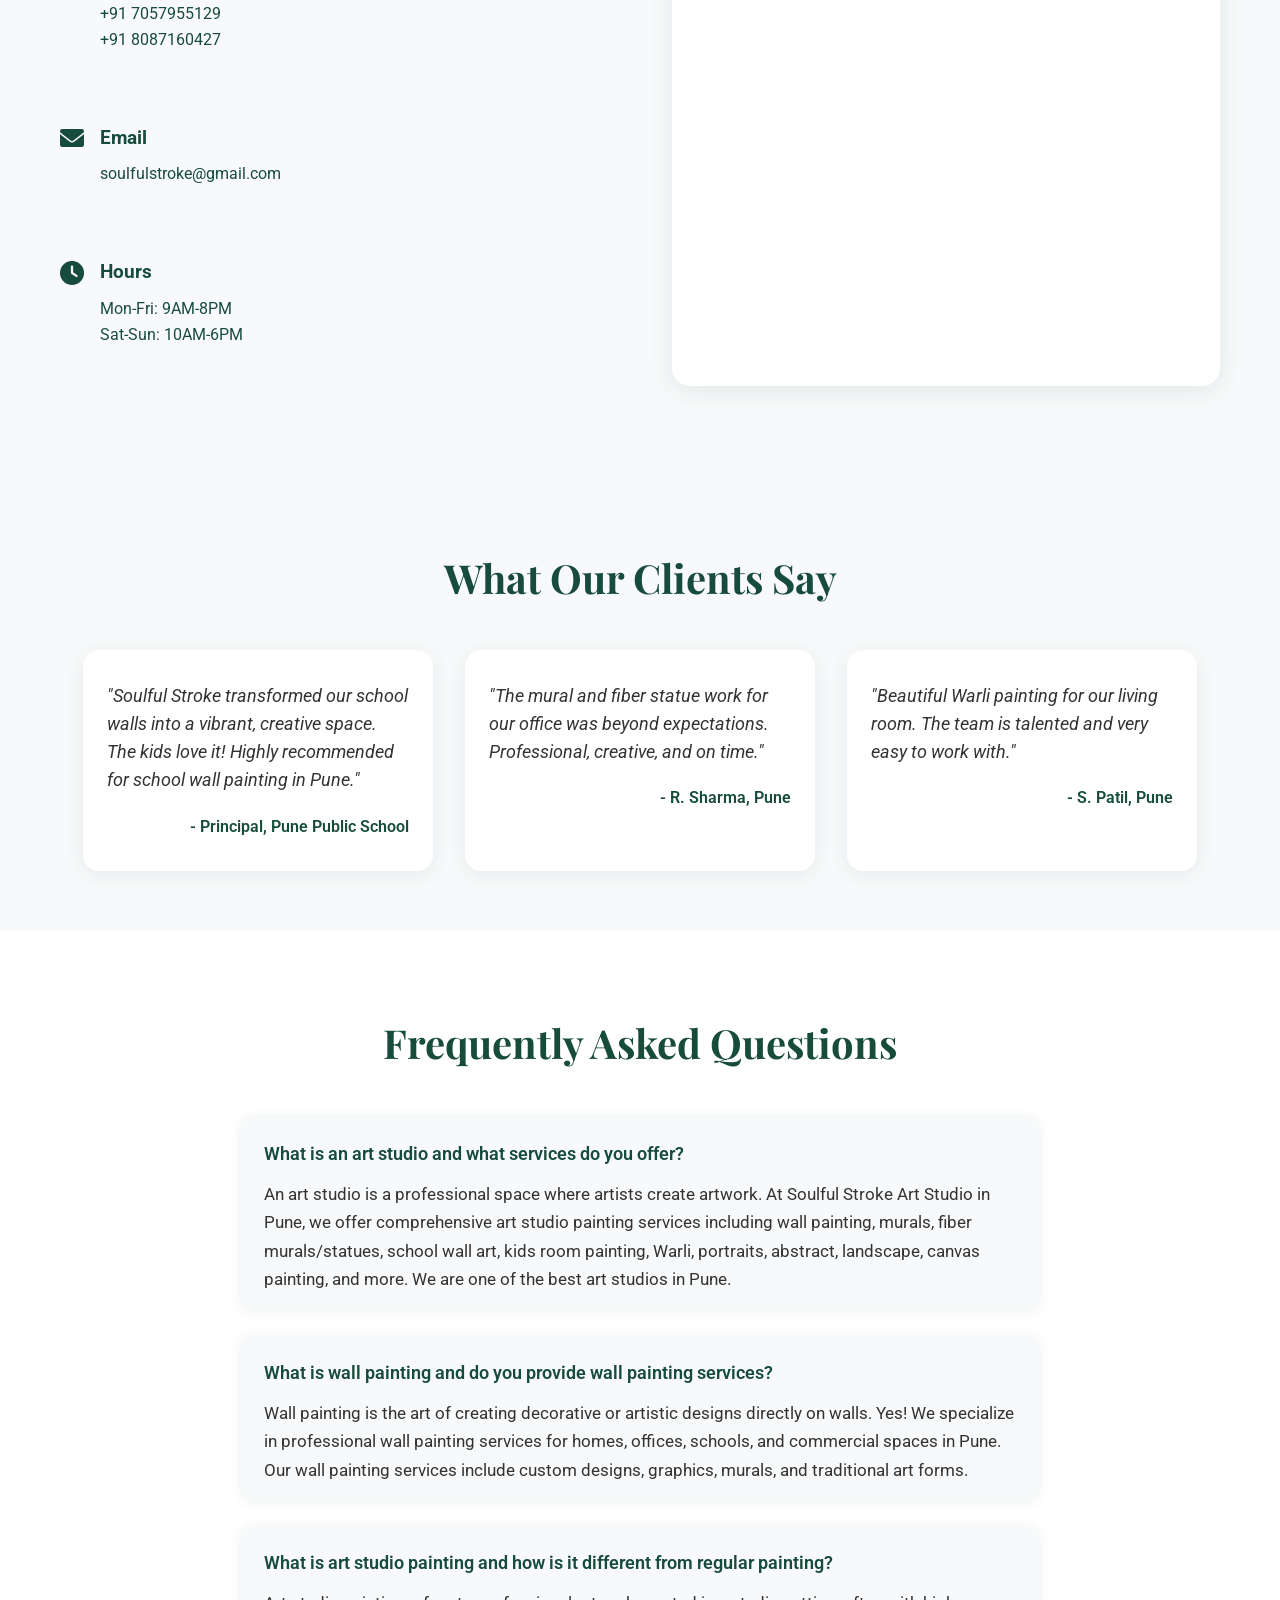
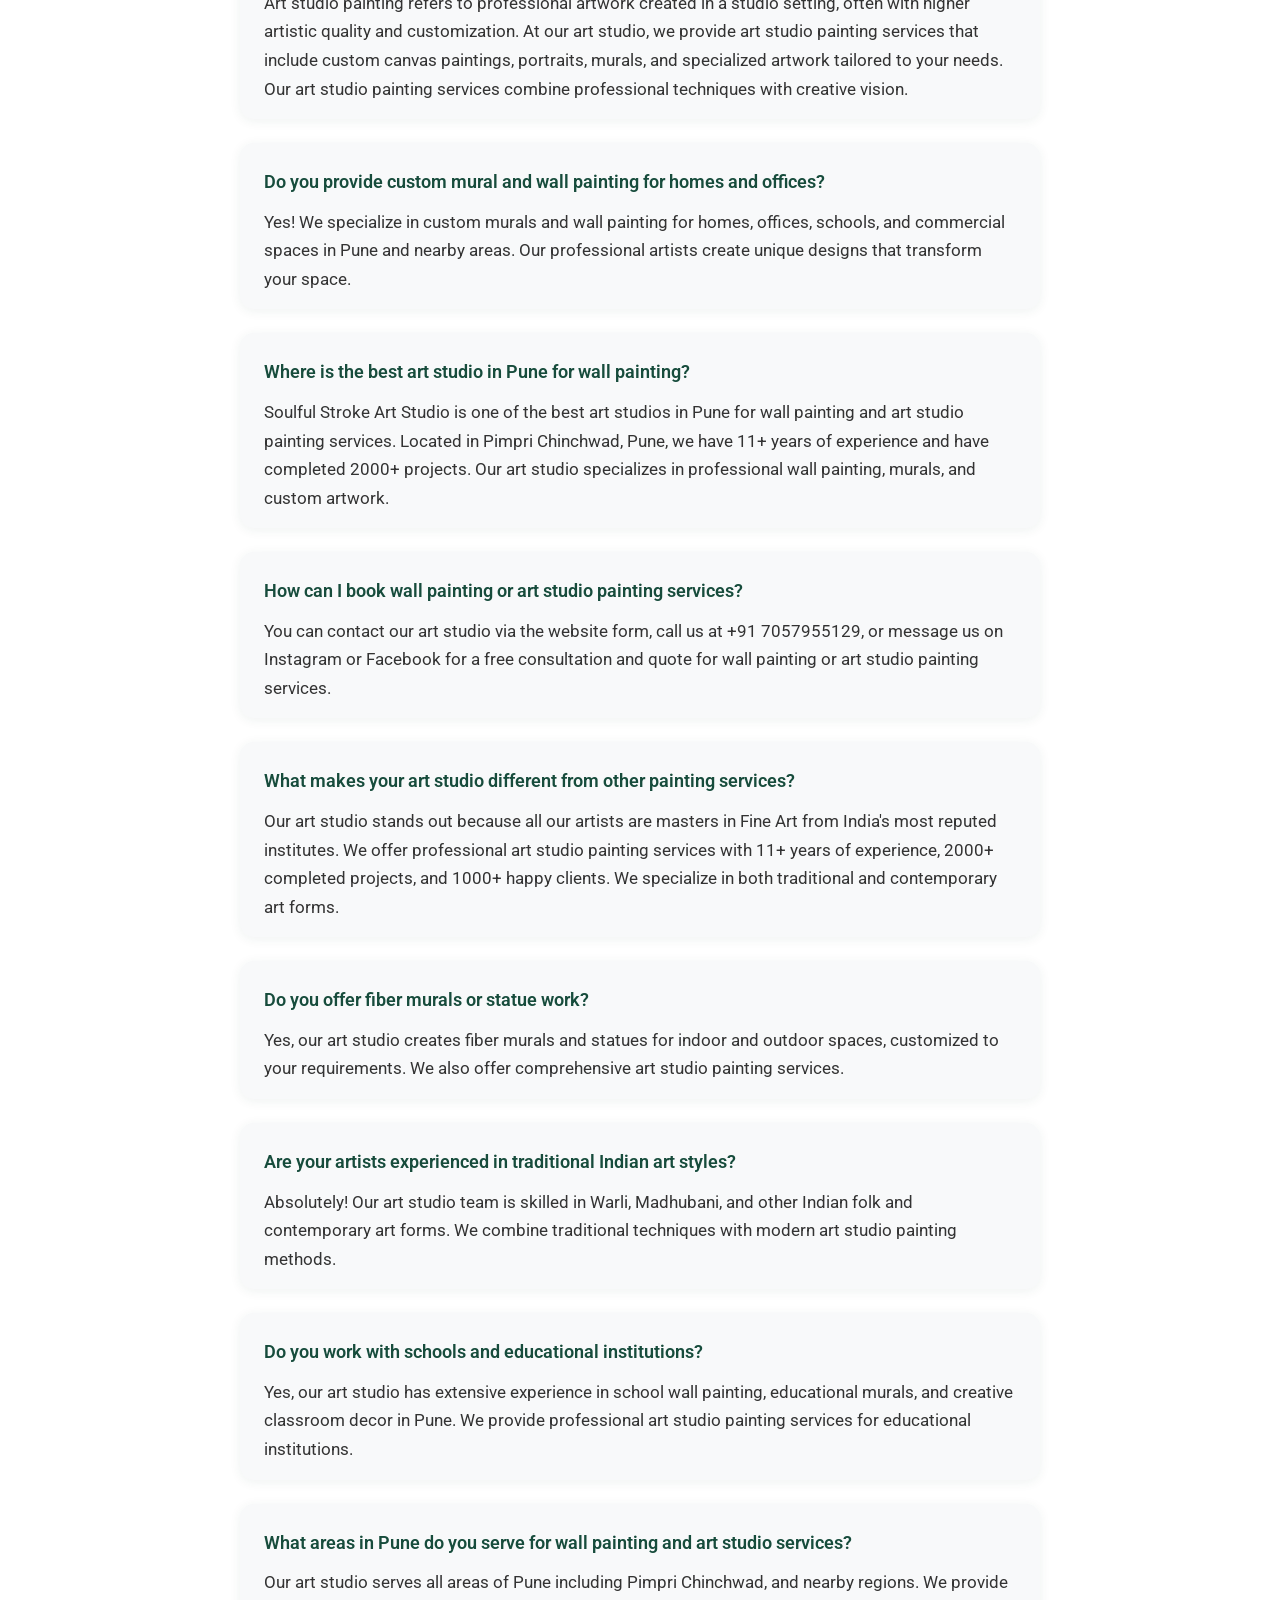
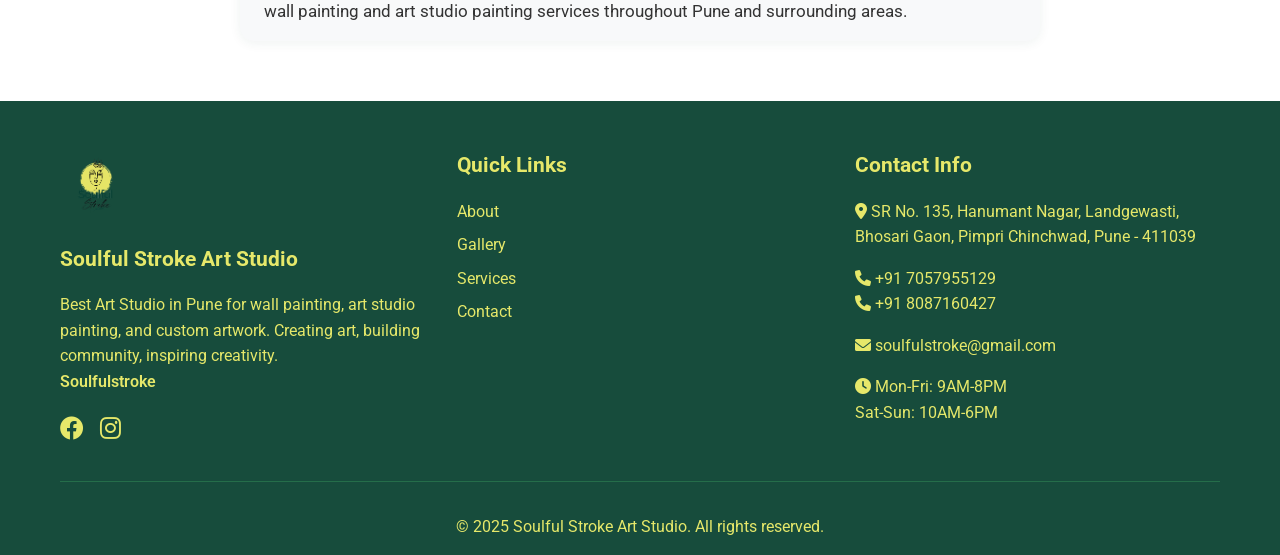
==== commit 49ee8230: "Updated SEO meta tags and title in index.html for improved search visibility and clarity. Adjusted d" ====
--- a/index.html
+++ b/index.html
@@ -3,9 +3,7 @@
 <head>
   <meta charset="UTF-8">
   <meta name="viewport" content="width=device-width, initial-scale=1.0">
-  <title>Art Studio Pune | Wall Painting | Art Studio Painting | Best Art Studio in Pune - Soulful Stroke</title>
-
-  <!-- Canonical URL -->
+  <title>Wall Painting & Artists in Pune | Soulful Stroke</title>  <!-- Canonical URL -->
   <link rel="canonical" href="https://soulfulstroke.com/">
 
   <!-- Sitemap -->
@@ -27,8 +25,7 @@
   <link rel="icon" type="image/png" href="assets/img/logo.png">
 
   <!-- SEO Meta Tags -->
-  <meta name="description" content="Best Art Studio in Pune for wall painting, art studio painting, murals, and custom artwork. Professional artists specializing in wall painting, art studio services, murals, fiber art, school art, and home decor. 11+ years experience. Call +91 7057955129.">
-  <meta name="keywords" content="art, art studio, art studio painting, wall painting, wall painting pune, art studio pune, painting, mural painting, best art studio, art studio near me, wall art, custom painting, art services, professional artists, art studio services, creative art, painting services, mural artist, wall painting services, art work, art painting, home painting, office painting, school painting, kids room painting, Warli painting, portrait painting, canvas painting, fiber art, art gallery, art classes, art workshop, Pune art studio, Pimpri Chinchwad art studio">
+  <meta name="description" content="Custom wall paintings, artwork in Pune by Soulful Stroke. Hand-painted art for homes, offices, schools and commercial spaces. Get a free quote.">
   <meta name="author" content="Soulful Stroke Art Studio Pune">
   <meta name="robots" content="index, follow, max-image-preview:large, max-snippet:-1, max-video-preview:-1">
   <meta name="googlebot" content="index, follow">
@@ -41,7 +38,7 @@
   <meta name="robots" content="index, follow">
   <!-- Open Graph Meta Tags -->
   <meta property="og:title" content="Art Studio Pune | Wall Painting | Art Studio Painting | Best Art Studio">
-  <meta property="og:description" content="Best Art Studio in Pune for wall painting, art studio painting, murals, and custom artwork. Professional artists with 11+ years experience. Transform your space with creative art!">
+  <meta property="og:description" content="Best Art Studio in Pune for wall painting, art studio painting and custom artwork. Professional artists with 11+ years experience. Transform your space with creative art!">
   <meta property="og:type" content="website">
   <meta property="og:url" content="https://soulfulstroke.com/">
   <meta property="og:image" content="https://soulfulstroke.com/assets/img/logo.png">
@@ -52,7 +49,7 @@
   <!-- Twitter Card Meta Tags -->
   <meta name="twitter:card" content="summary_large_image">
   <meta name="twitter:title" content="Art Studio Pune | Wall Painting | Art Studio Painting | Best Art Studio">
-  <meta name="twitter:description" content="Best Art Studio in Pune for wall painting, art studio painting, murals, and custom artwork. Professional artists with 11+ years experience.">
+  <meta name="twitter:description" content="Best Art Studio in Pune for wall painting, art studio painting and custom artwork. Professional artists with 11+ years experience.">
   <meta name="twitter:image" content="https://soulfulstroke.com/assets/img/logo.png">
   <!-- Organization Schema.org JSON-LD -->
   <script type="application/ld+json">
@@ -64,7 +61,7 @@
     "url": "https://soulfulstroke.com/",
     "logo": "https://soulfulstroke.com/assets/img/logo.png",
     "image": "https://soulfulstroke.com/assets/img/logo.png",
-    "description": "Best Art Studio in Pune specializing in wall painting, art studio painting, murals, fiber art, and custom artwork. Professional artists with 11+ years of experience.",
+    "description": "Best Art Studio in Pune specializing in wall painting, art studio painting, fiber art, and custom artwork. Professional artists with 11+ years of experience.",
     "address": {
       "@type": "PostalAddress",
       "streetAddress": "SR No. 135, Hanumant Nagar, Landgewasti, Bhosari Gaon",
@@ -135,7 +132,7 @@
       "https://www.facebook.com/share/16sR6wV9Tq/",
       "https://www.instagram.com/manikjorwar?utm_source=qr&igsh=b2dwNHJkYjBrNHl5"
     ],
-    "description": "Best Art Studio in Pune for wall painting, art studio painting, murals, fiber murals, school wall art, kids room painting, Warli, portraits, statues, and more. Professional artists with 11+ years experience.",
+    "description": "Best Art Studio in Pune for wall painting, art studio painting fiber art, school wall art, kids room painting, Warli, portraits, statues, and more. Professional artists with 11+ years experience.",
     "email": "soulfulstroke@gmail.com"
   }
   </script>
@@ -251,7 +248,7 @@
     <div class="hero-content">
       <img src="assets/img/logo.png" alt="Soulful Stroke Art Studio Pune - Best Art Studio for Wall Painting and Art Studio Painting" style="height:250px; margin-bottom: 2rem;">
       <h1>Best Art Studio in Pune | Wall Painting & Art Studio Painting Services</h1>
-      <p>Professional Art Studio specializing in wall painting, art studio painting, murals, and custom artwork. Transform your space with expert artists and 11+ years of creative excellence.</p>
+      <p>Professional Art Studio specializing in wall painting, art studio painting and custom artwork. Transform your space with expert artists and 11+ years of creative excellence.</p>
       <button class="cta-button" onclick="scrollToSection('about')">Discover Our Art Services</button>
     </div>
   </section>
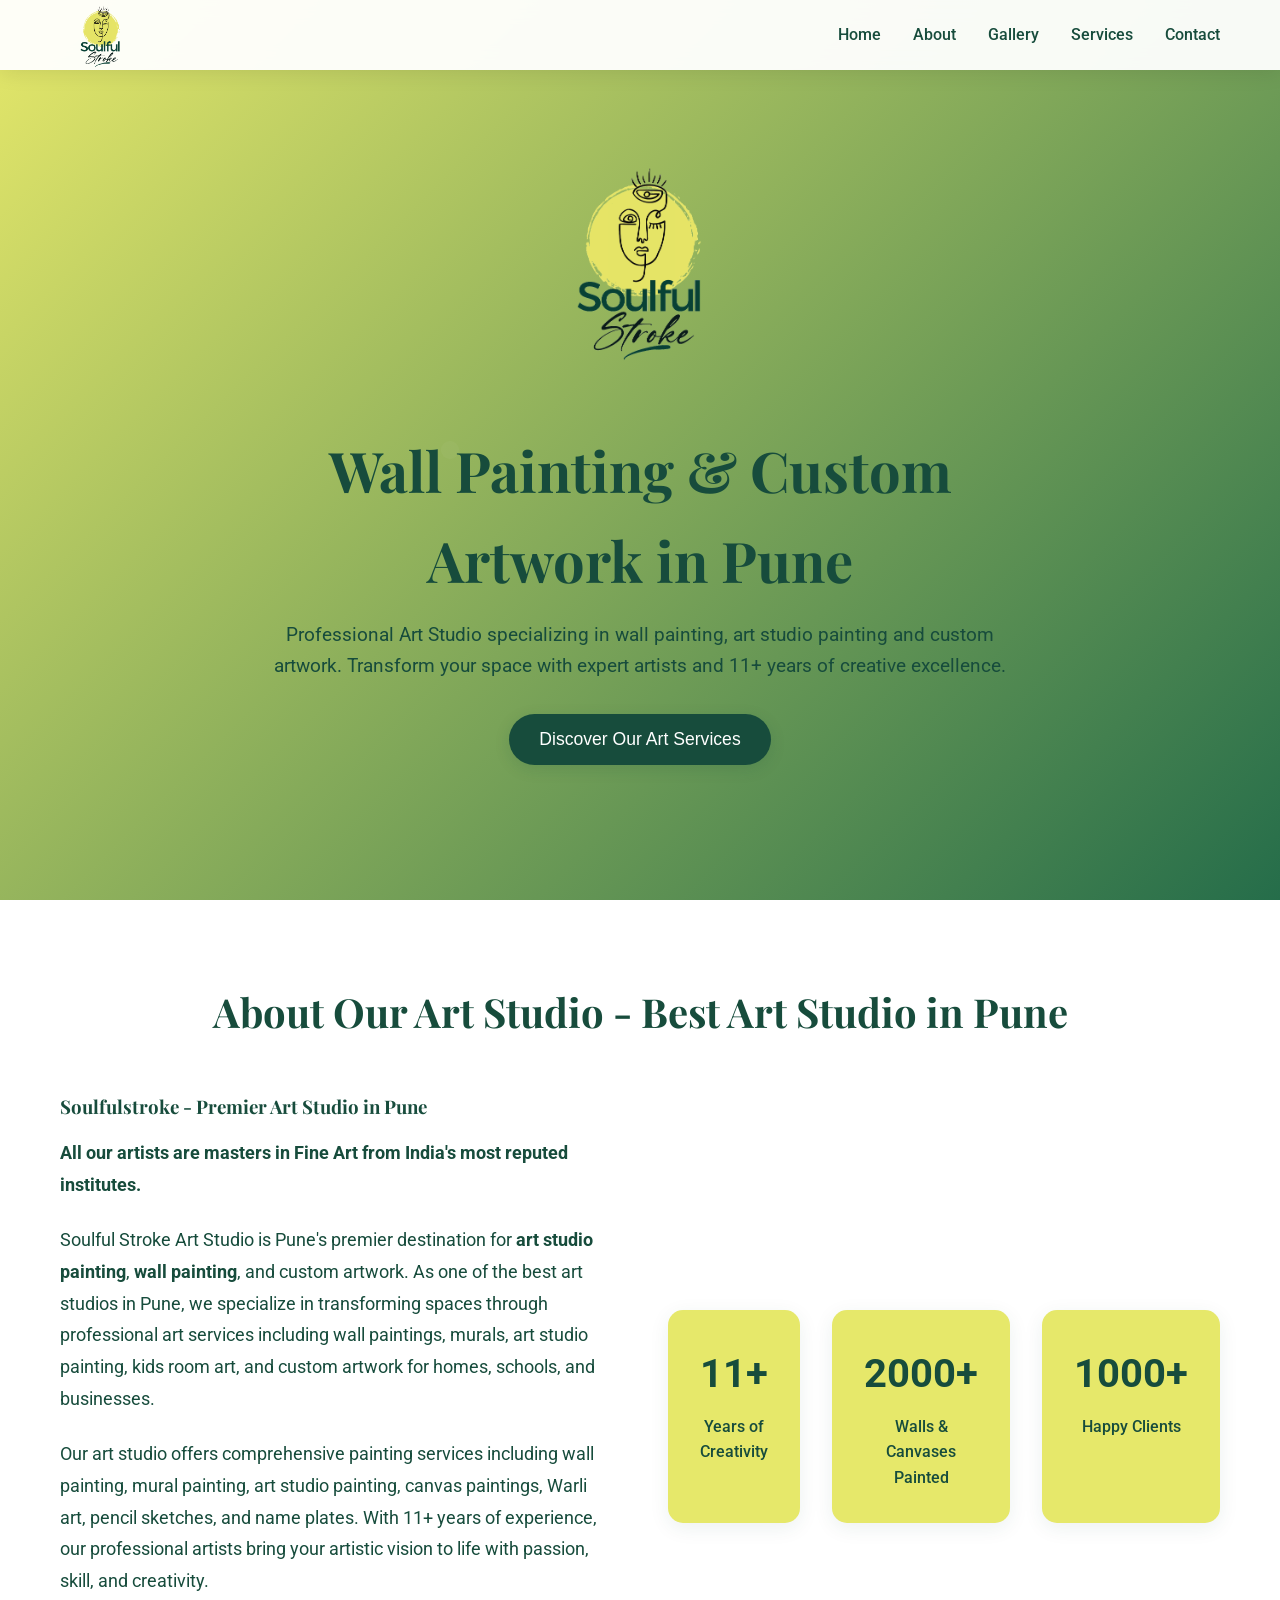
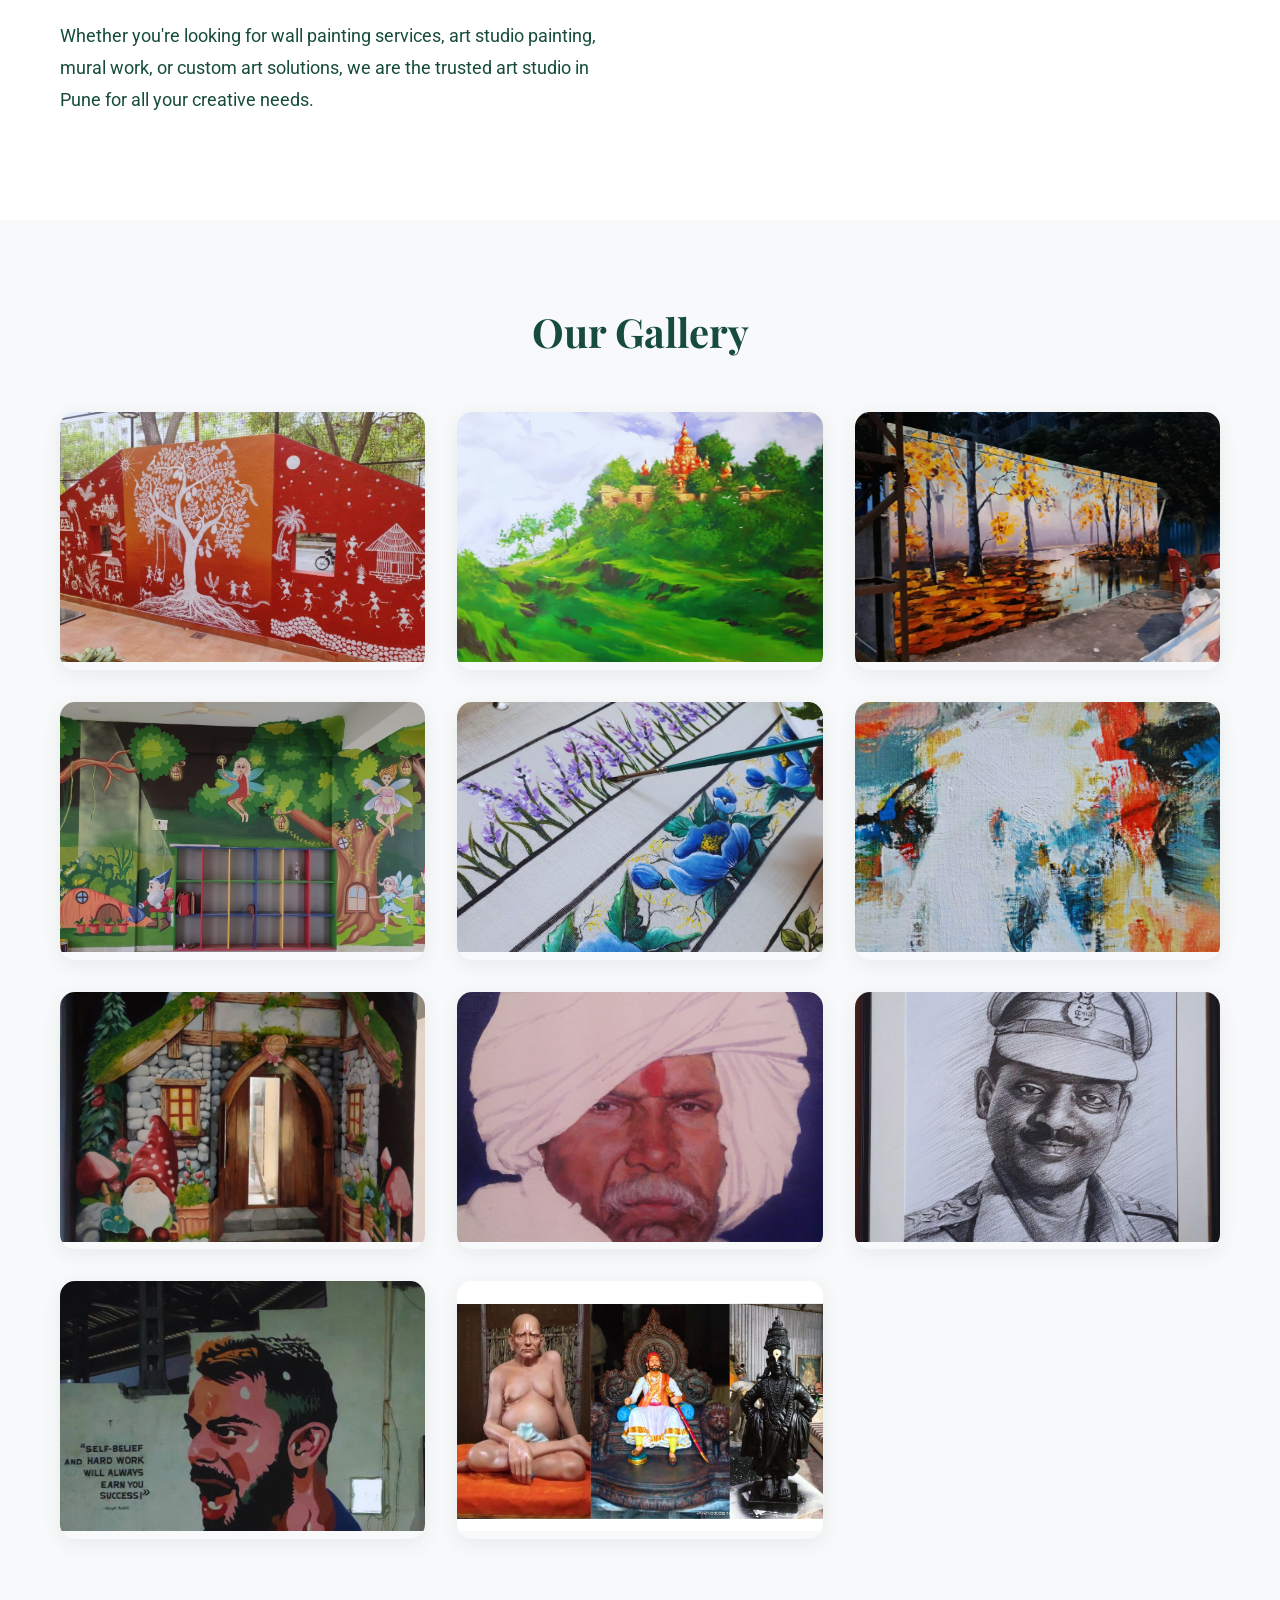
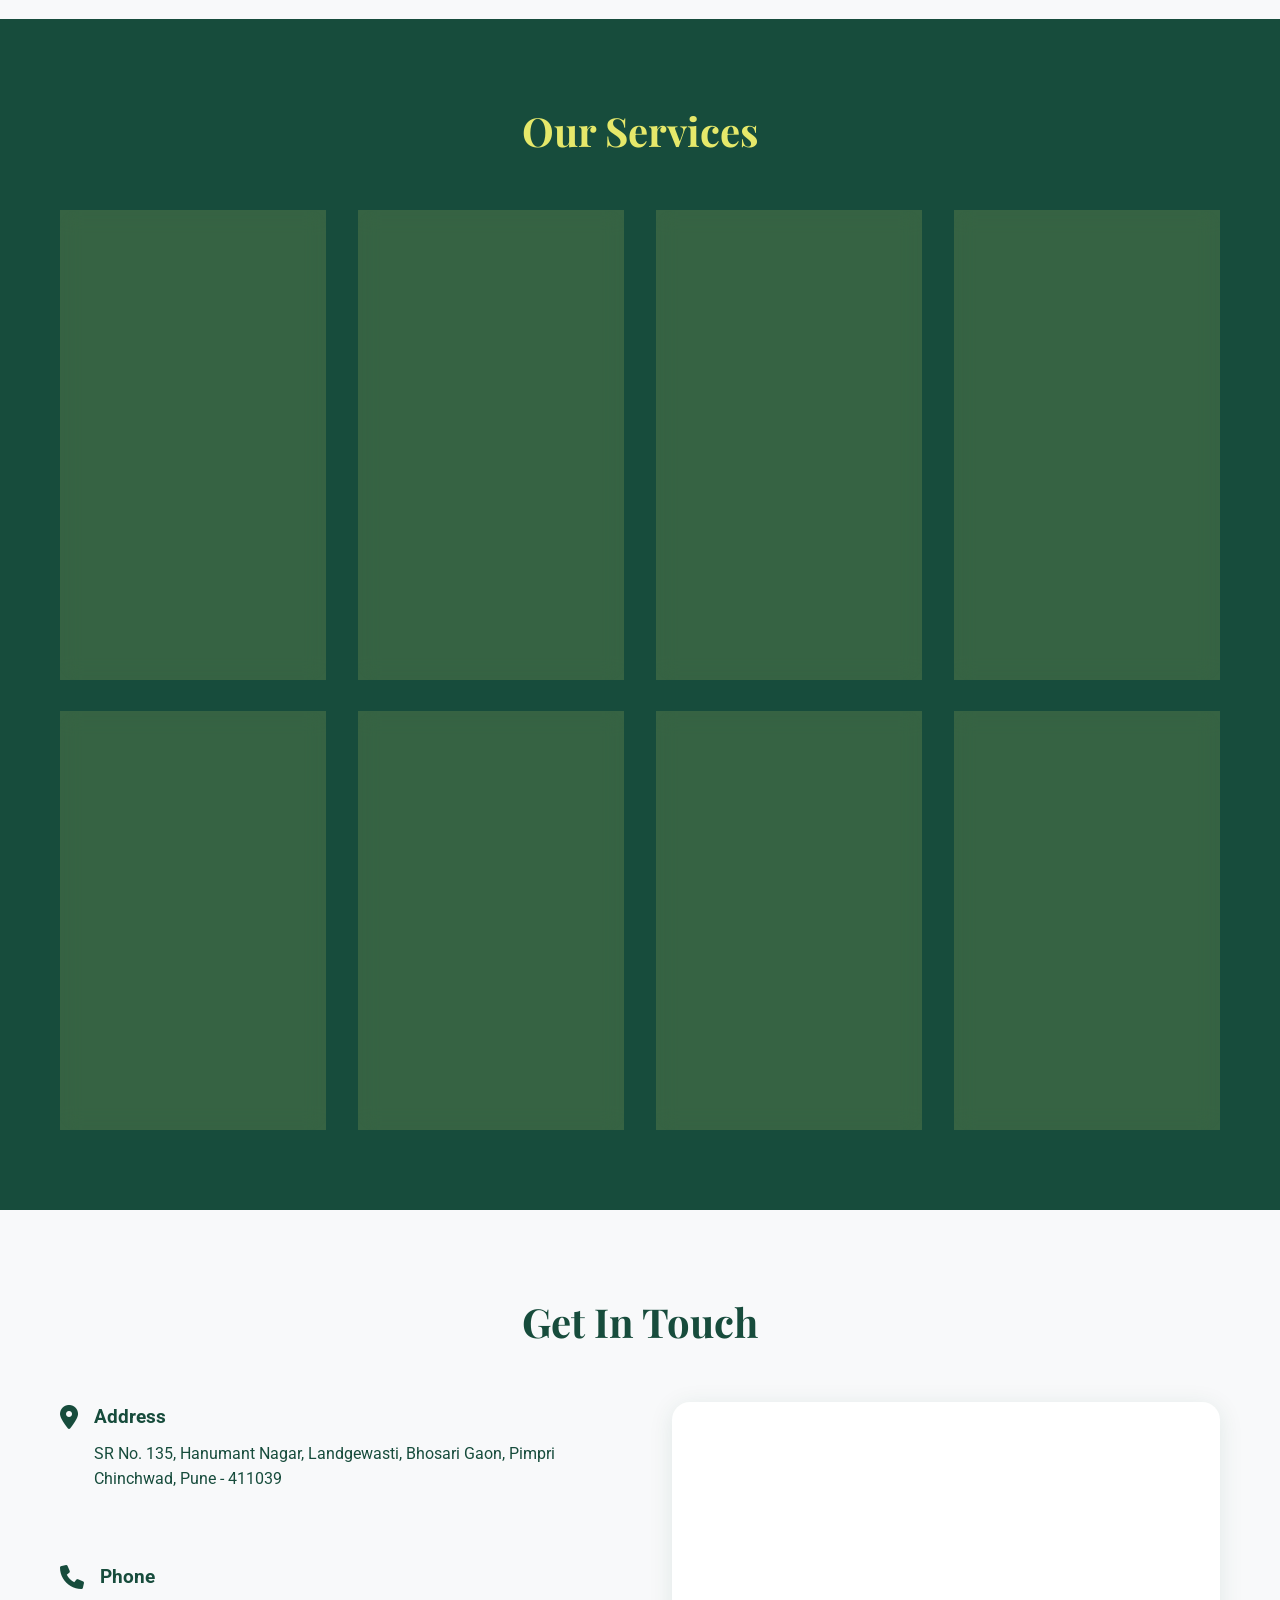
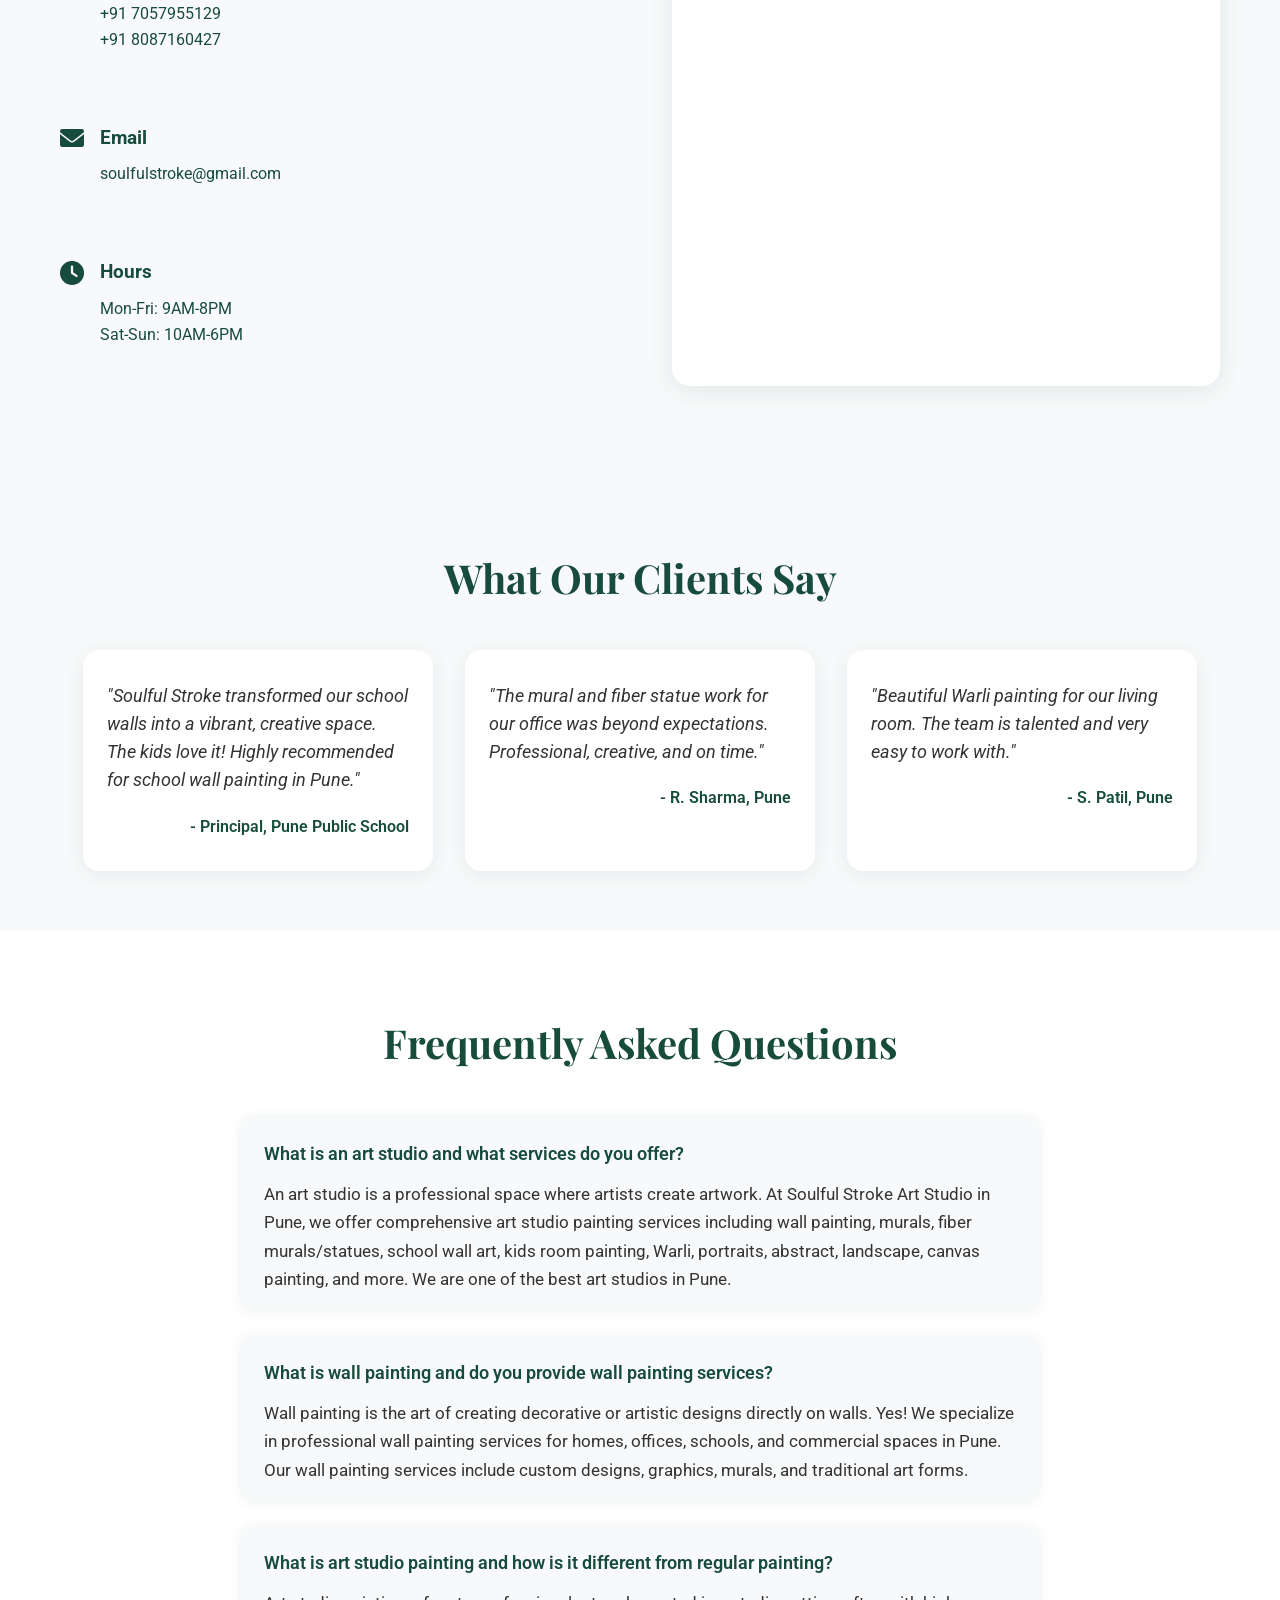
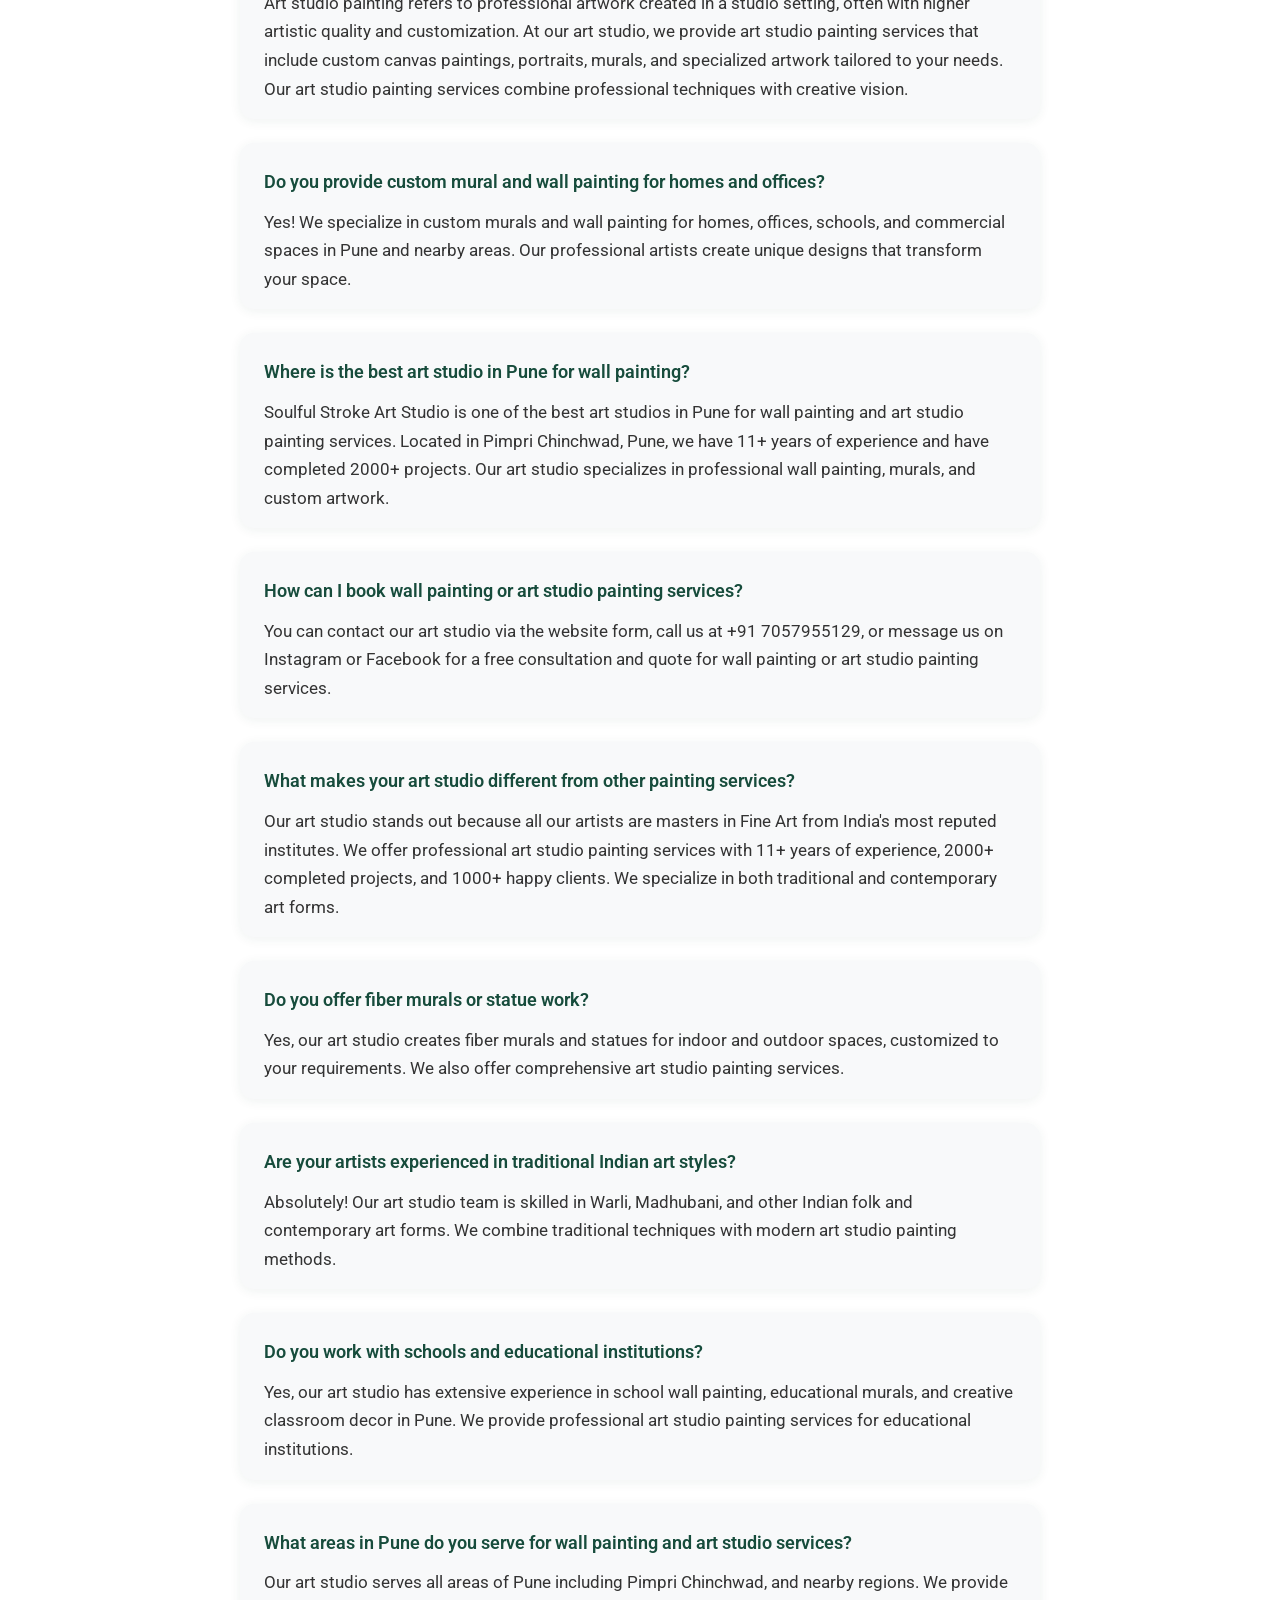
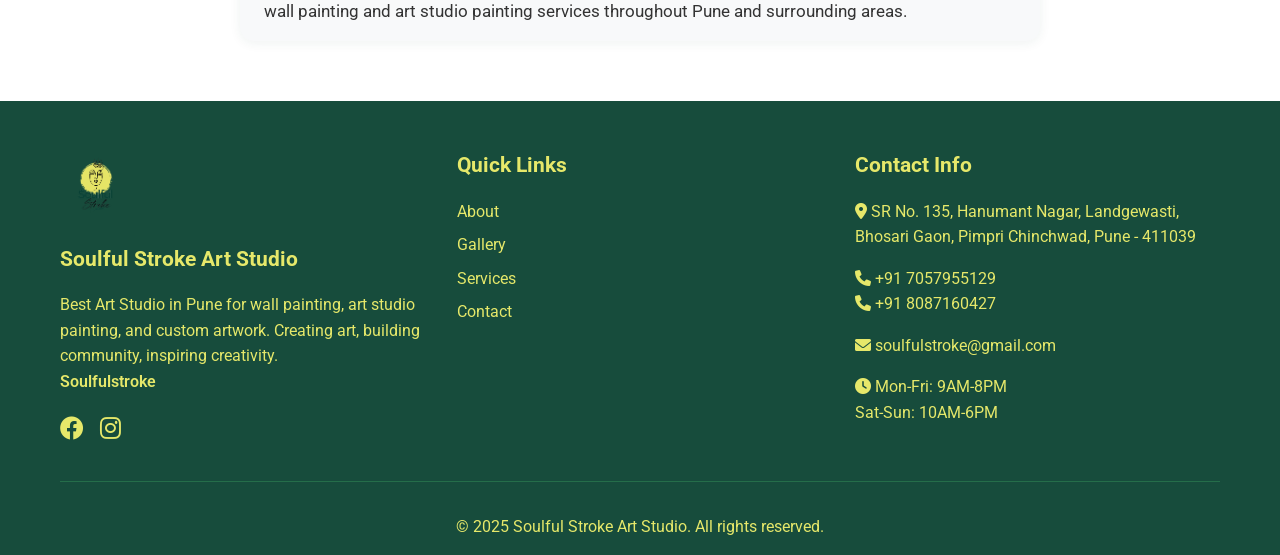
==== commit d3d795e4: "Refined hero section in index.html: updated image alt text, modified heading for clarity, and ensure" ====
--- a/index.html
+++ b/index.html
@@ -243,15 +243,22 @@
     </div>
   </nav>
 
-  <!-- Hero Section -->
-  <section id="home" class="hero">
-    <div class="hero-content">
-      <img src="assets/img/logo.png" alt="Soulful Stroke Art Studio Pune - Best Art Studio for Wall Painting and Art Studio Painting" style="height:250px; margin-bottom: 2rem;">
-      <h1>Best Art Studio in Pune | Wall Painting & Art Studio Painting Services</h1>
-      <p>Professional Art Studio specializing in wall painting, art studio painting and custom artwork. Transform your space with expert artists and 11+ years of creative excellence.</p>
-      <button class="cta-button" onclick="scrollToSection('about')">Discover Our Art Services</button>
-    </div>
-  </section>
+<!-- Hero Section -->
+<section id="home" class="hero">
+  <div class="hero-content">
+    <img src="assets/img/logo.png"
+         alt="Soulful Stroke Art Studio Pune - Wall Painting and Custom Artwork"
+         style="height:250px; margin-bottom: 2rem;">
+
+    <h1>Wall Painting & Custom Artwork in Pune</h1>
+
+    <p>Professional Art Studio specializing in wall painting, art studio painting and custom artwork. Transform your space with expert artists and 11+ years of creative excellence.</p>
+
+    <button class="cta-button" onclick="scrollToSection('about')">
+      Discover Our Art Services
+    </button>
+  </div>
+</section>
 
   <!-- About Section -->
   <section id="about" class="about">
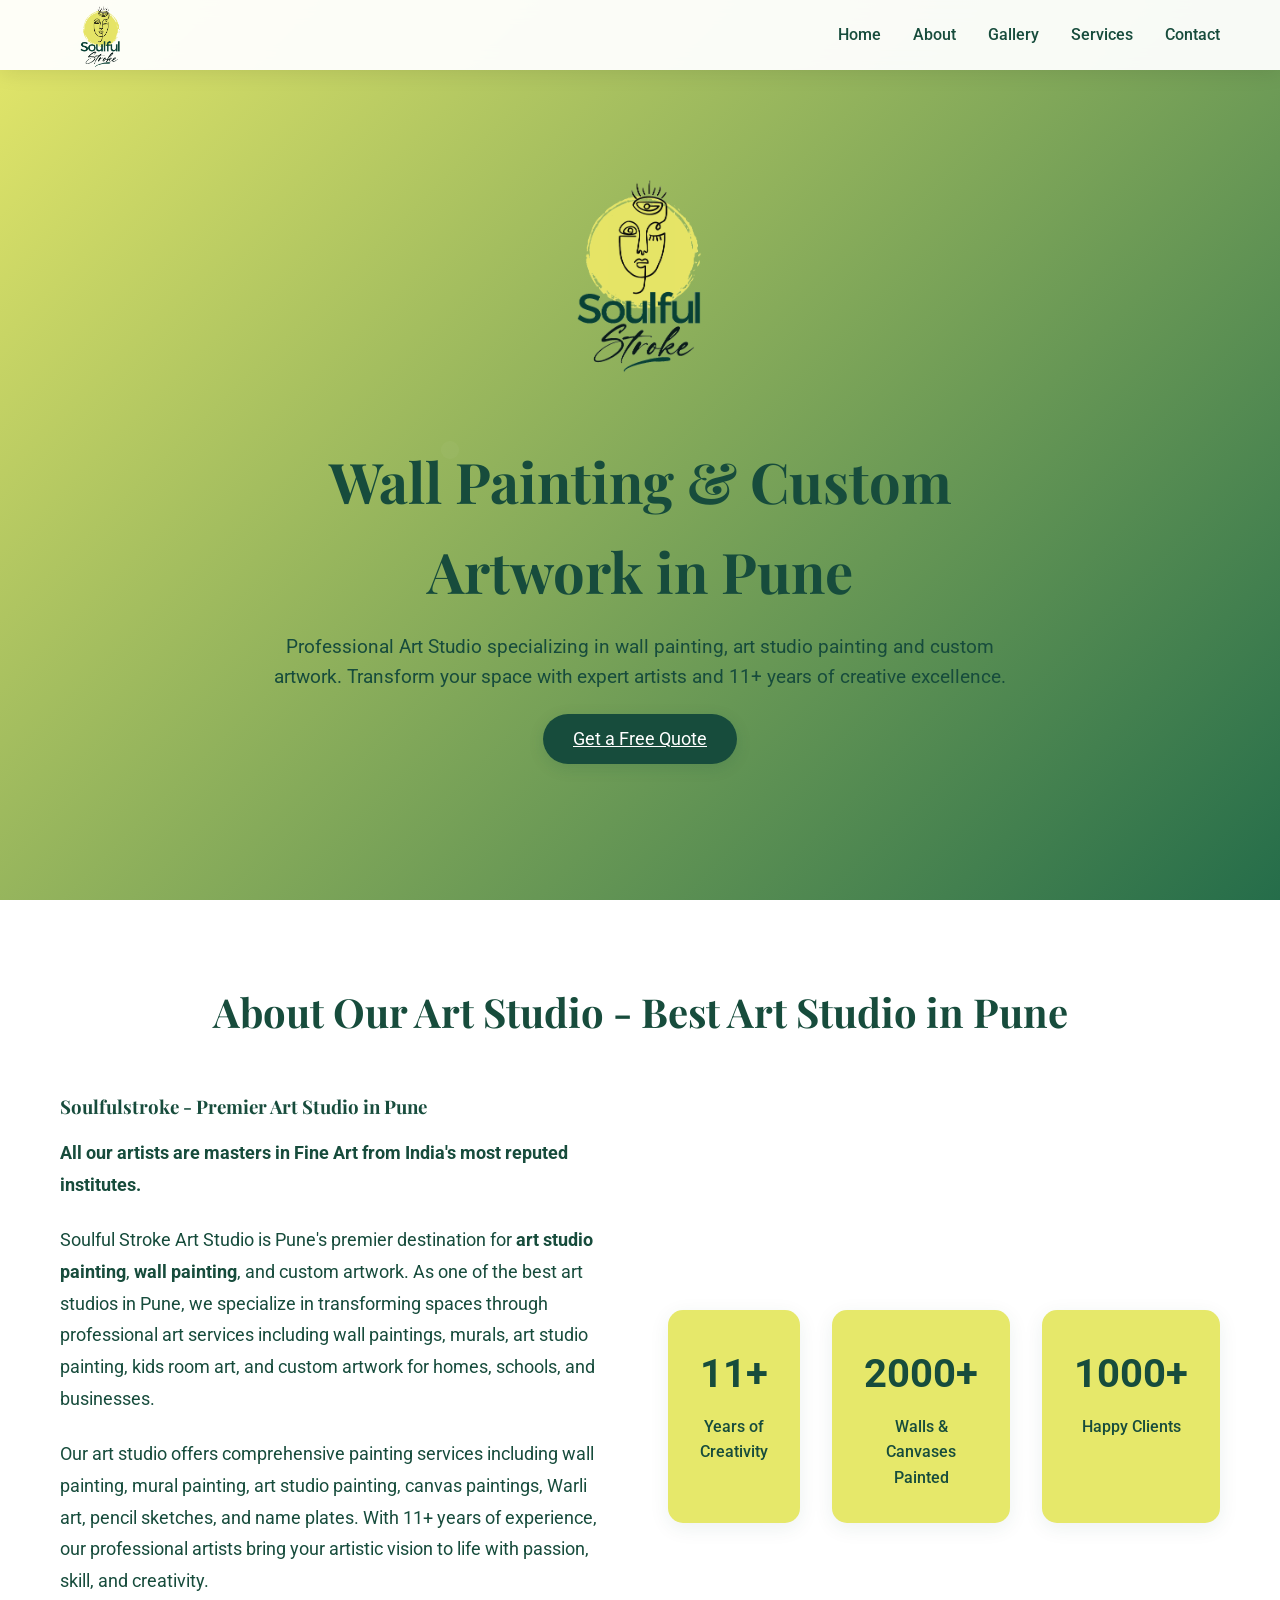
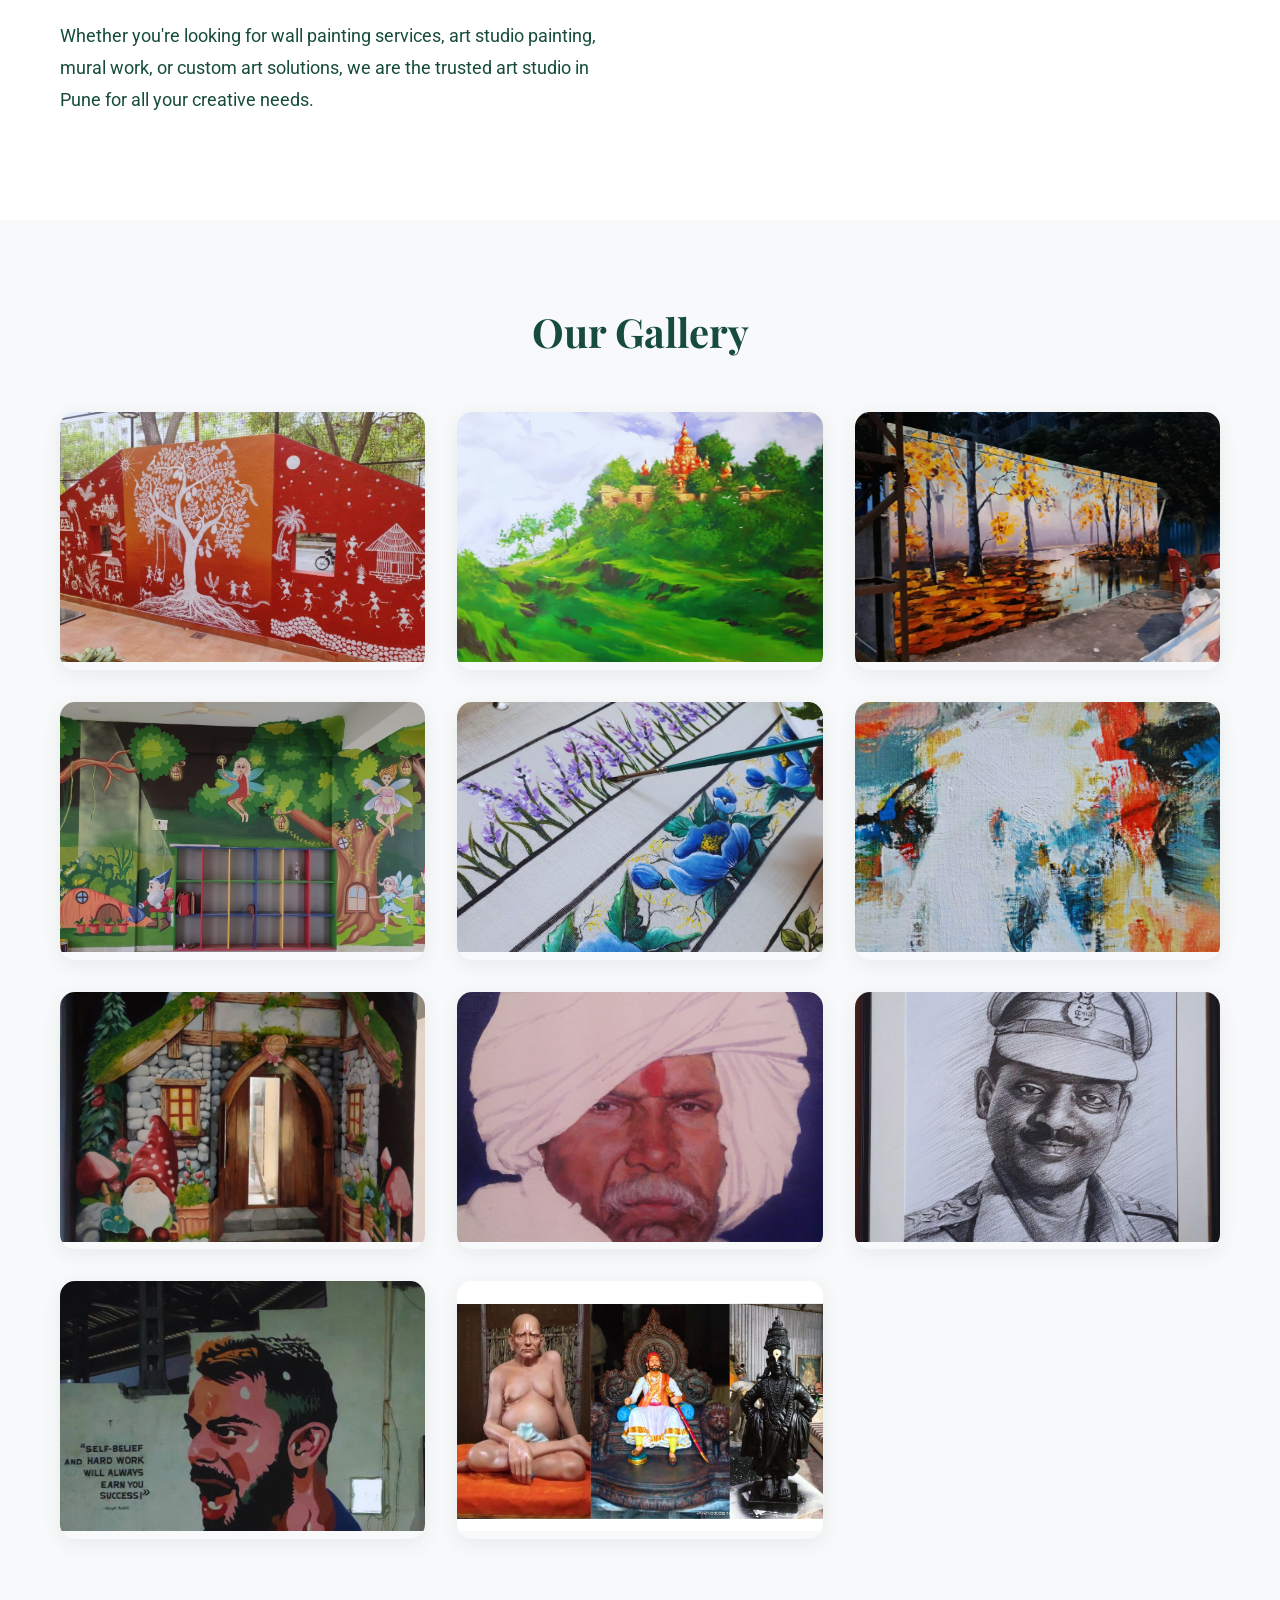
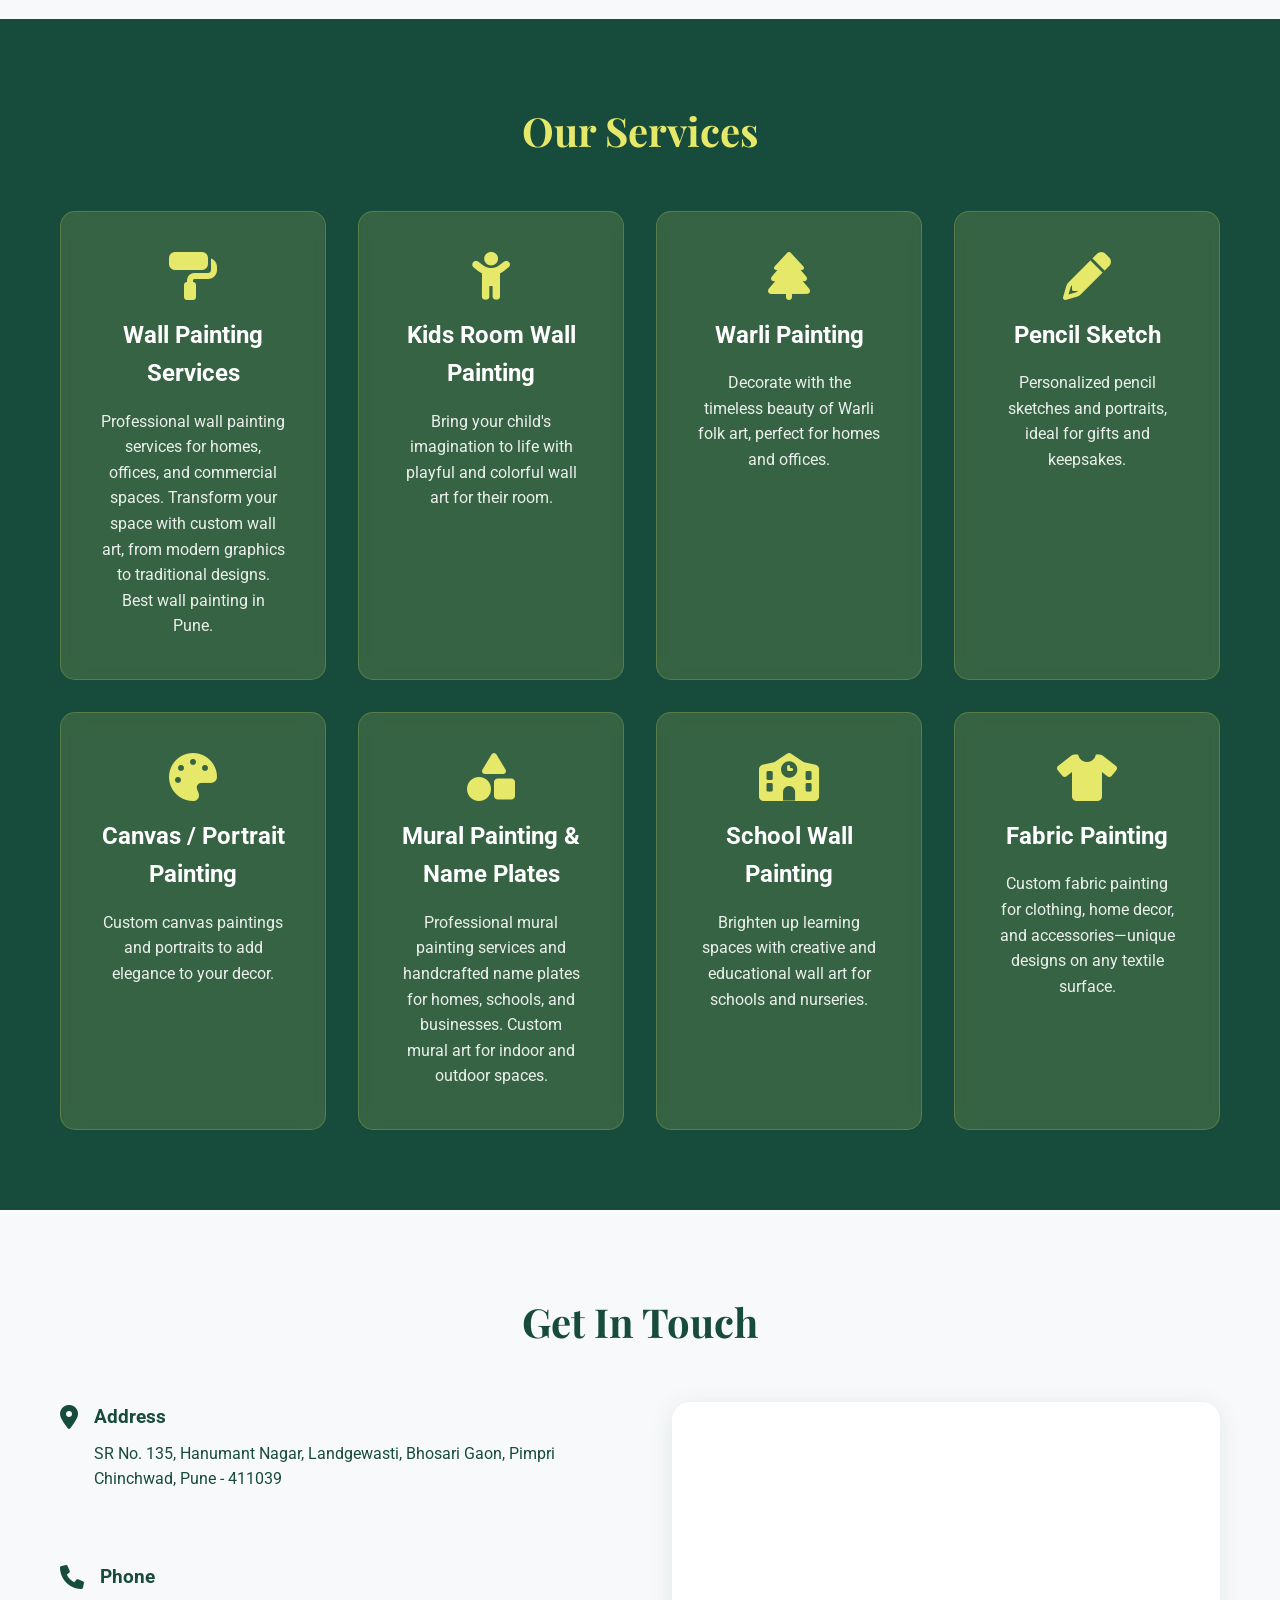
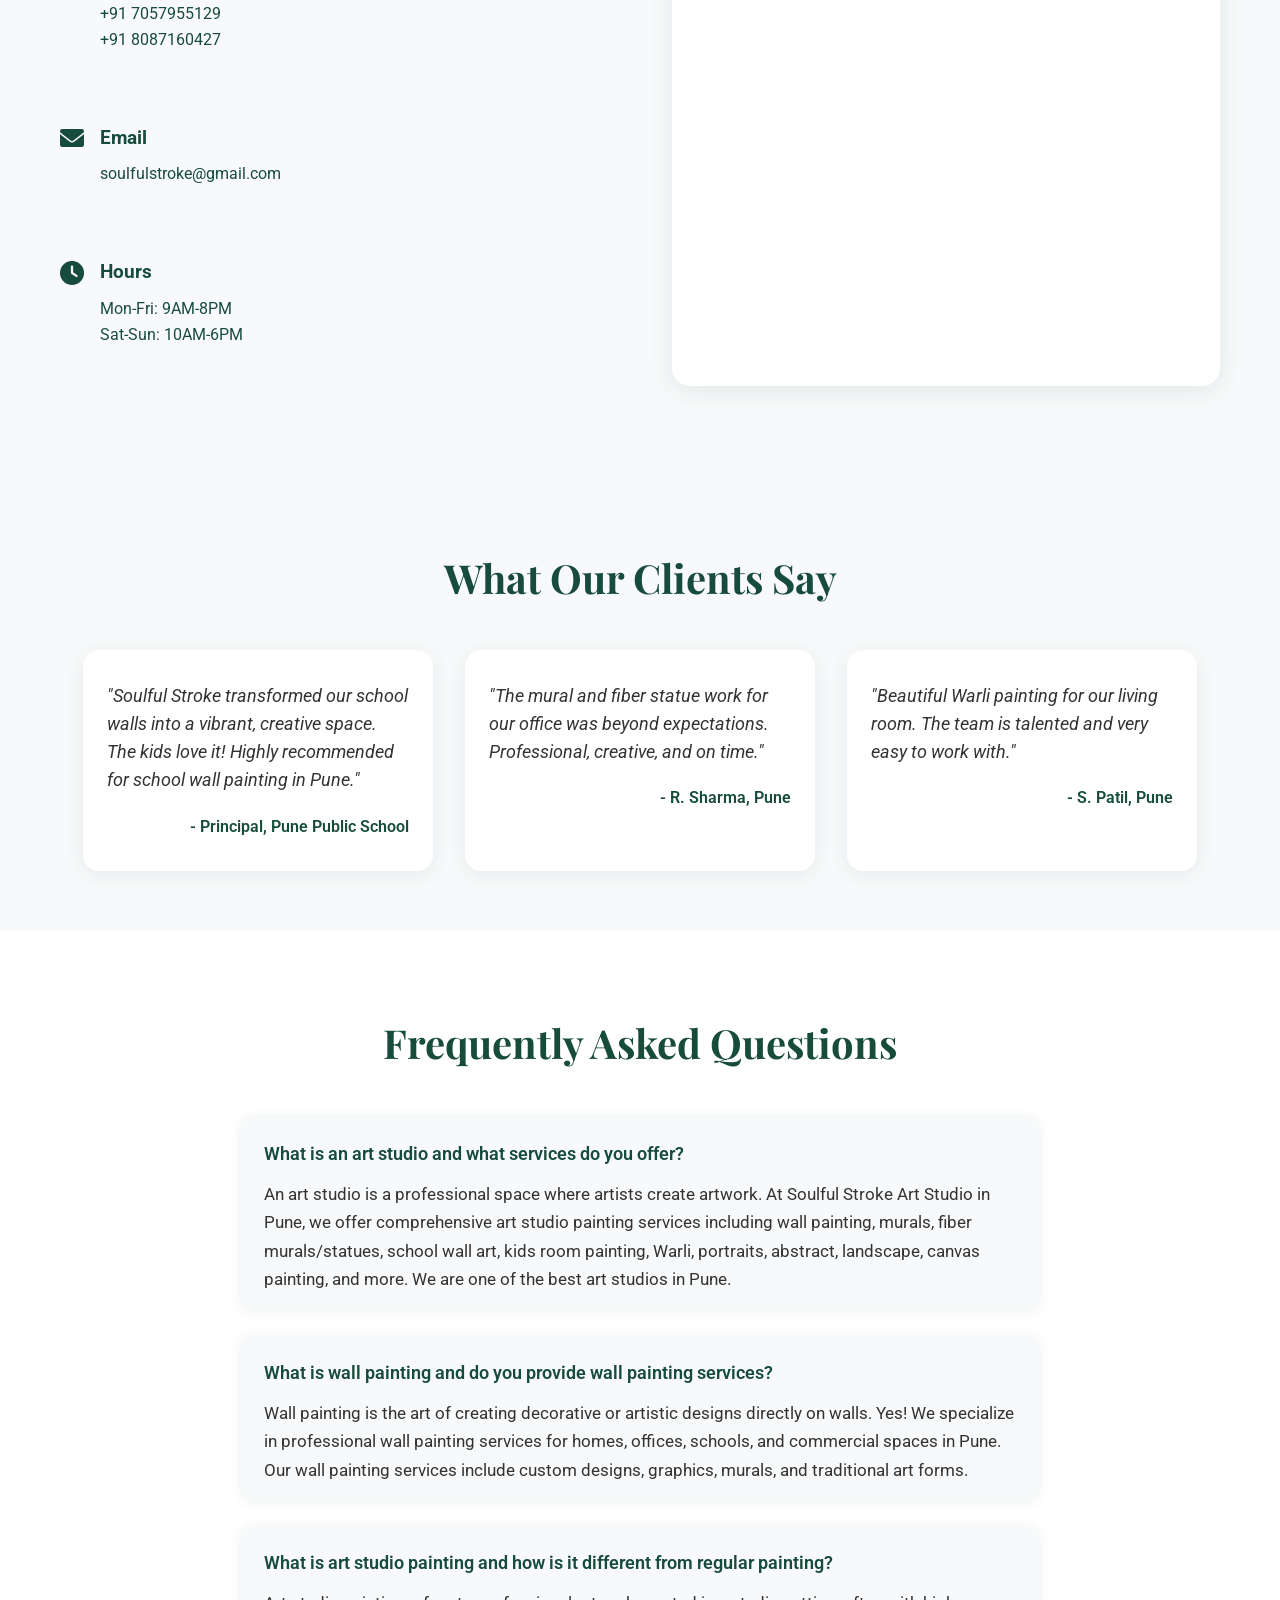
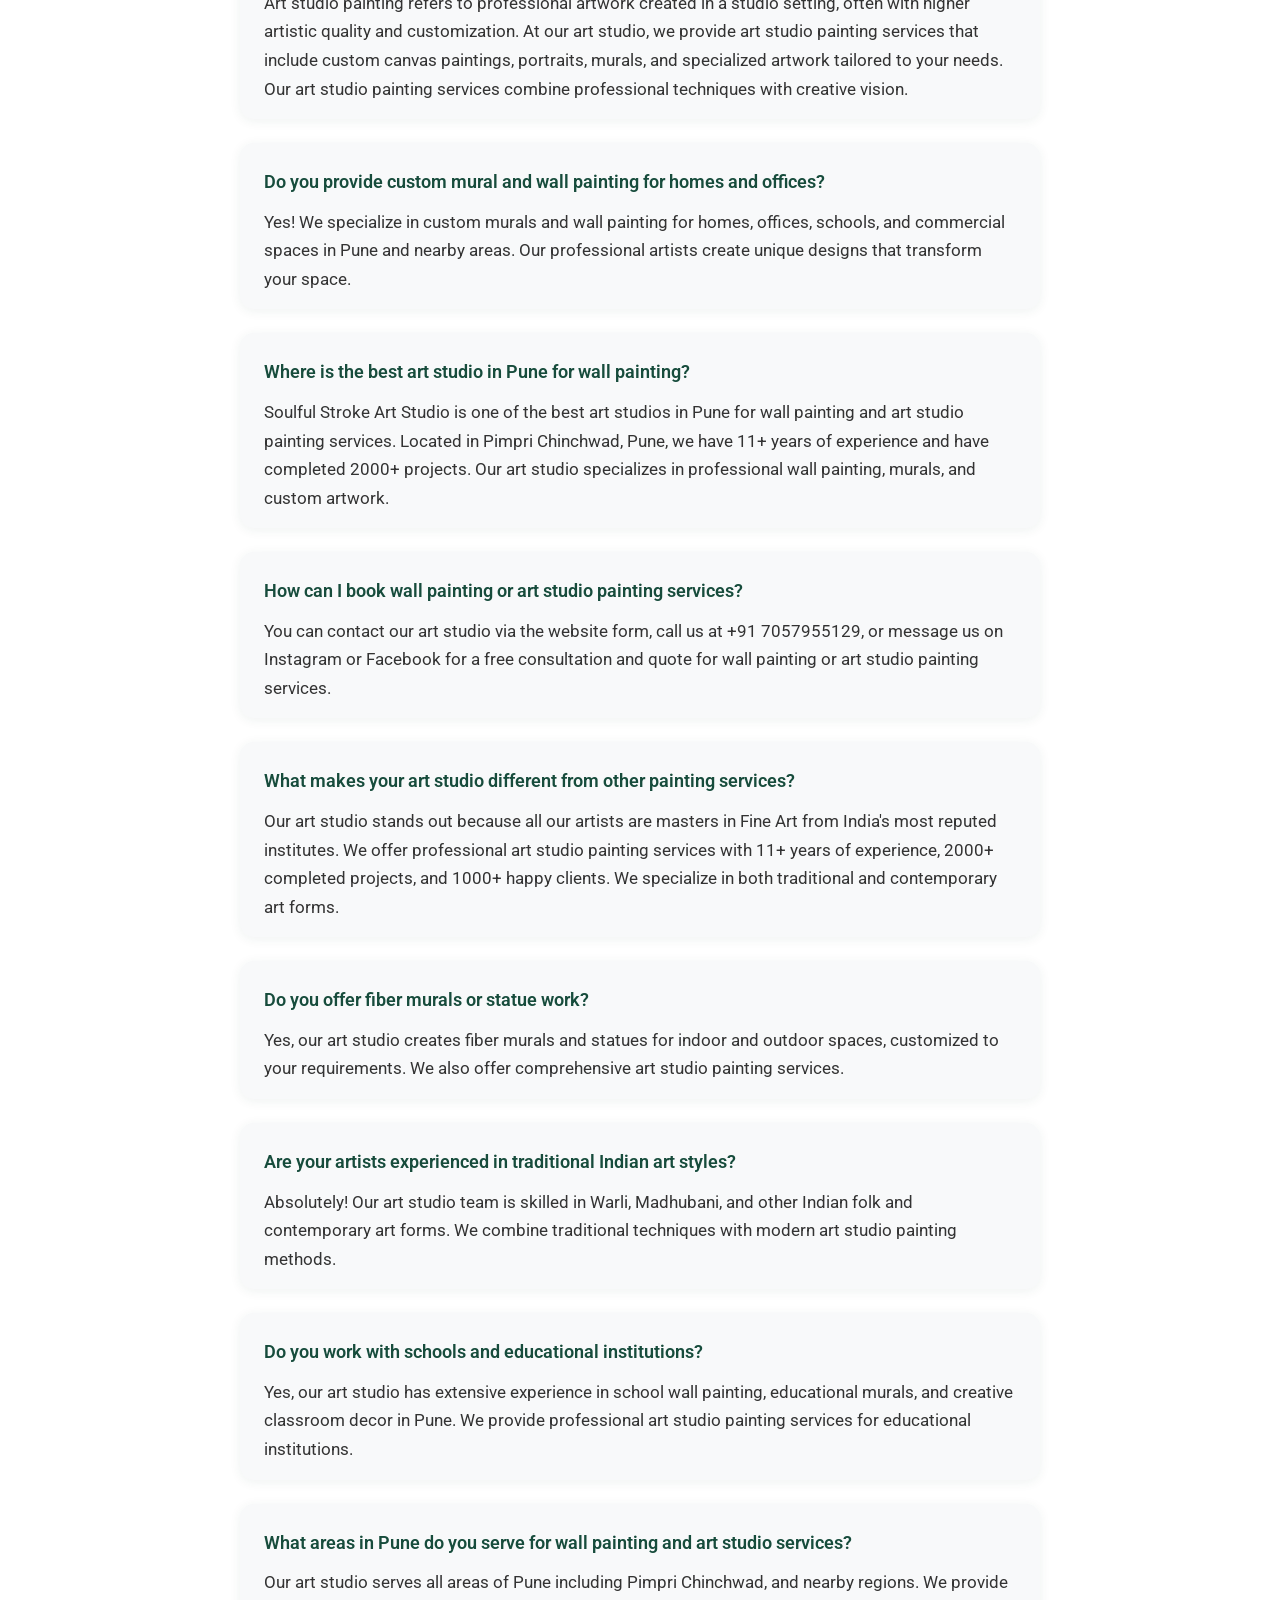
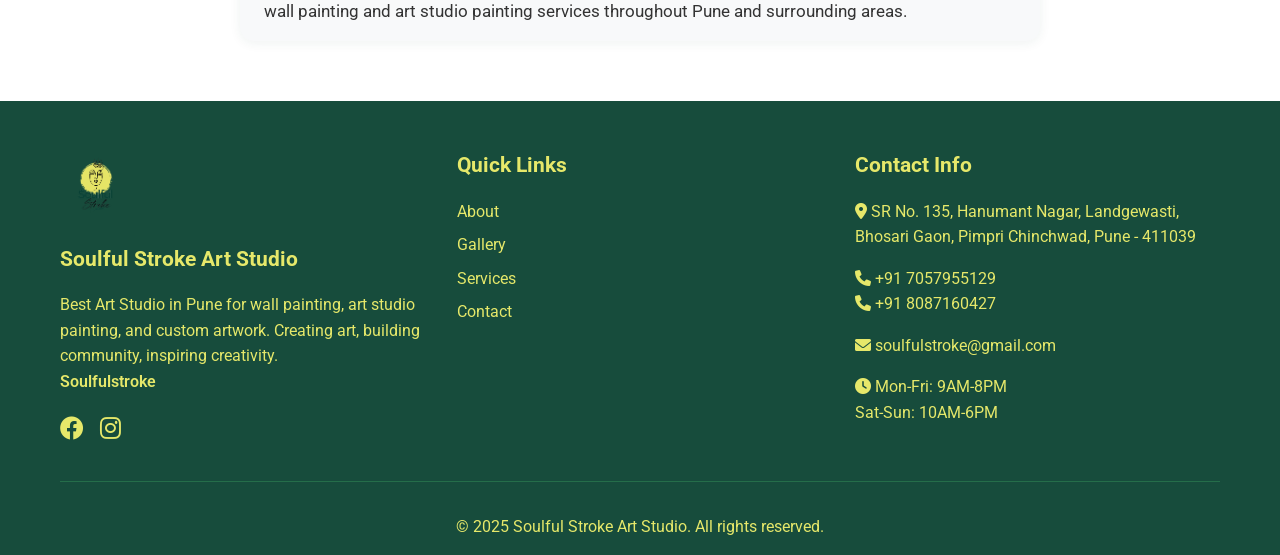
==== commit 652f27e7: "Replaced call-to-action button with a link for requesting a free quote via WhatsApp in index.html, e" ====
--- a/index.html
+++ b/index.html
@@ -254,9 +254,14 @@
 
     <p>Professional Art Studio specializing in wall painting, art studio painting and custom artwork. Transform your space with expert artists and 11+ years of creative excellence.</p>
 
-    <button class="cta-button" onclick="scrollToSection('about')">
-      Discover Our Art Services
-    </button>
+    <a
+    href="https://wa.me/917057955129?text=Hi%20Soulful%20Stroke%20%F0%9F%91%8B%0A%0AI%20am%20interested%20in%20your%20wall%20painting%20and%20custom%20artwork%20services.%0A%0A%F0%9F%93%8D%20Location%3A%0A%F0%9F%8E%A8%20Type%20of%20artwork%3A%0A%F0%9F%93%90%20Approximate%20wall%20size%3A%0A%F0%9F%93%B7%20I%20will%20share%20a%20photo%20of%20the%20wall.%0A%0APlease%20help%20me%20with%20a%20quotation."
+    target="_blank"
+    rel="noopener"
+    class="cta-button"
+  >
+    Get a Free Quote
+  </a>
   </div>
 </section>
 
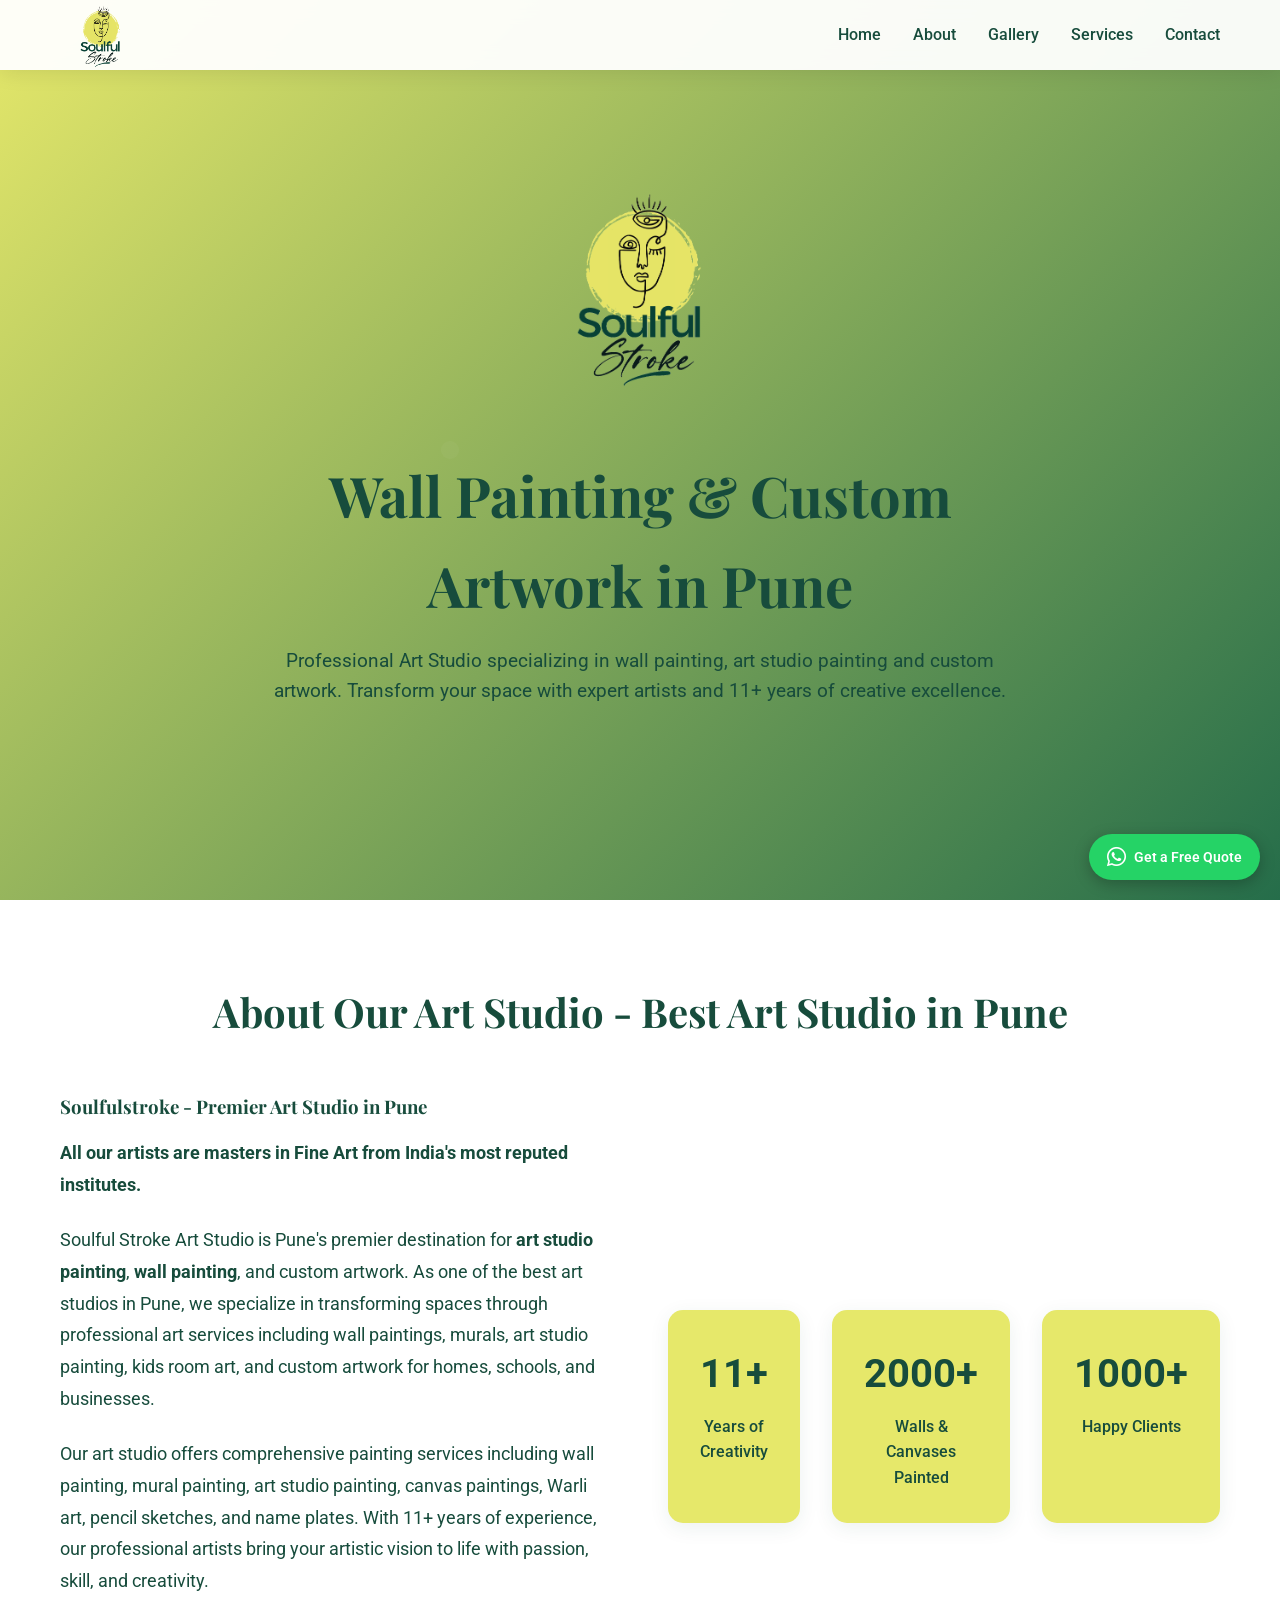
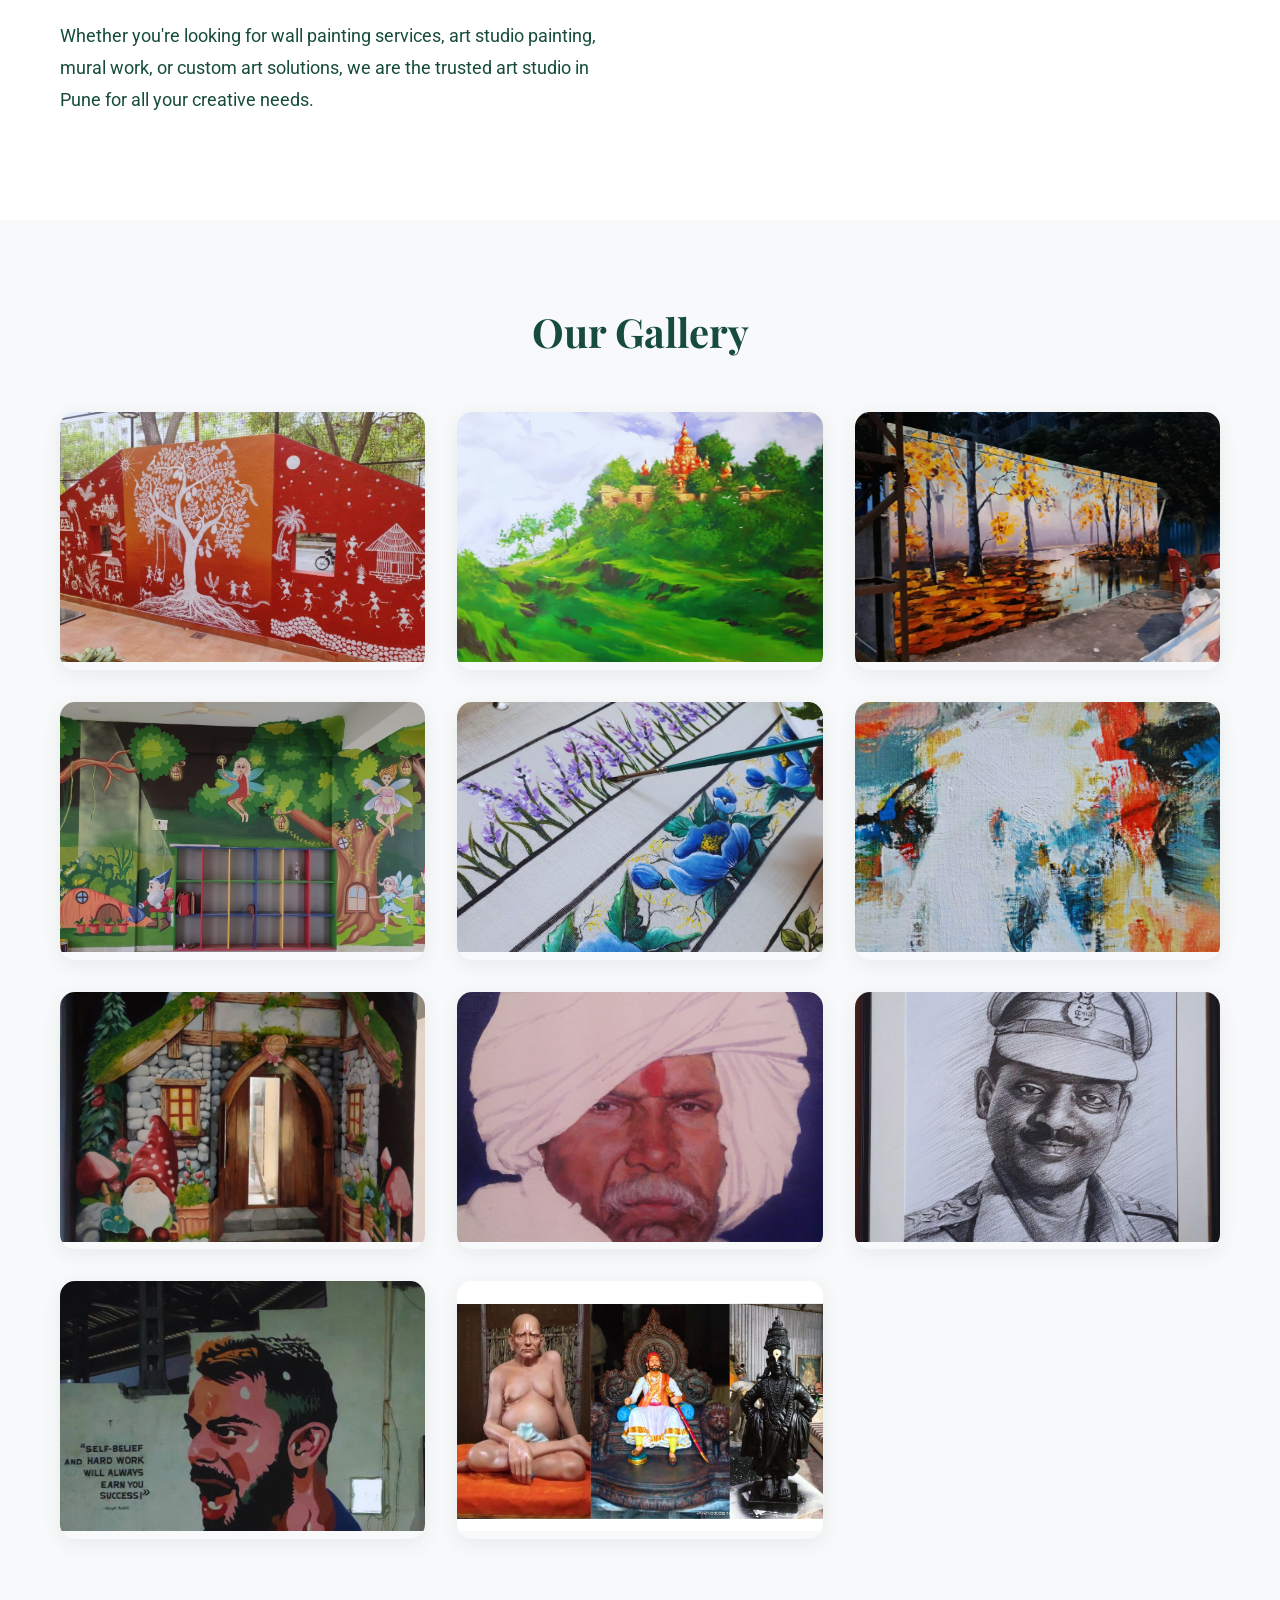
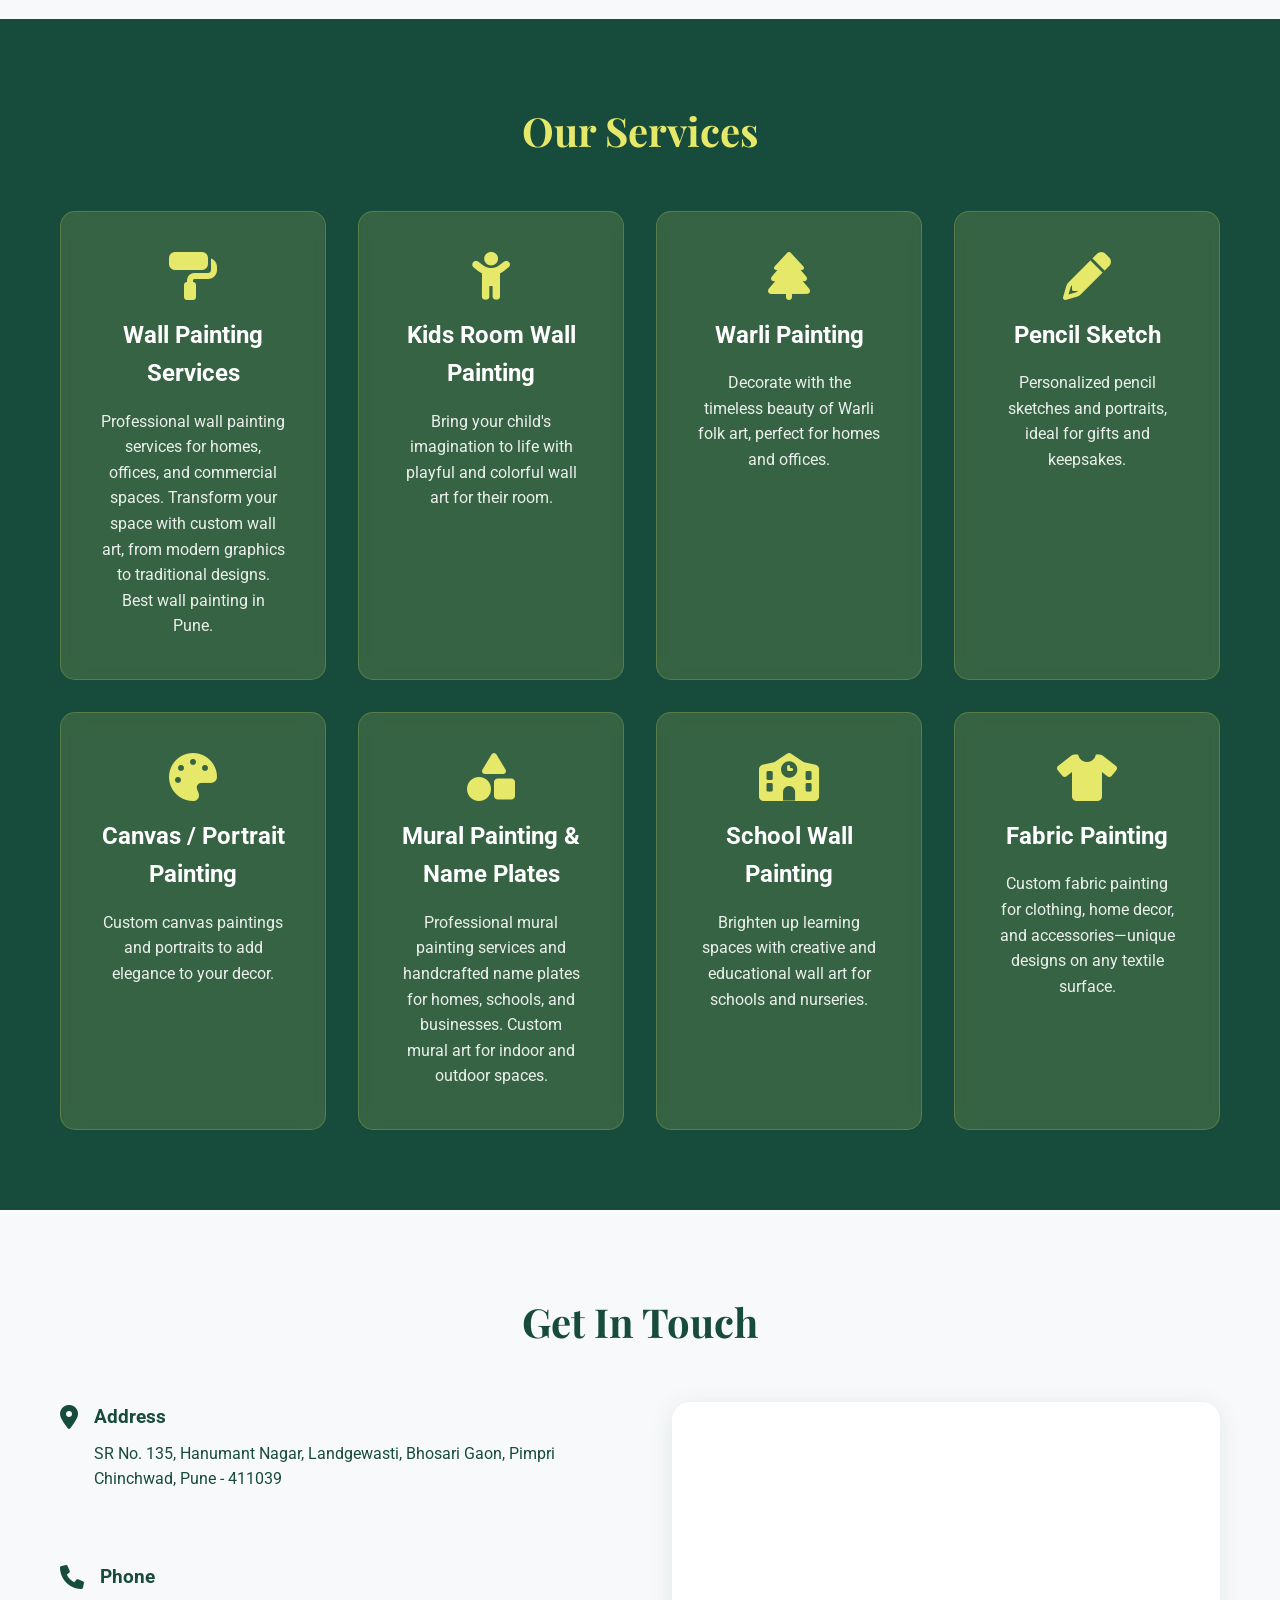
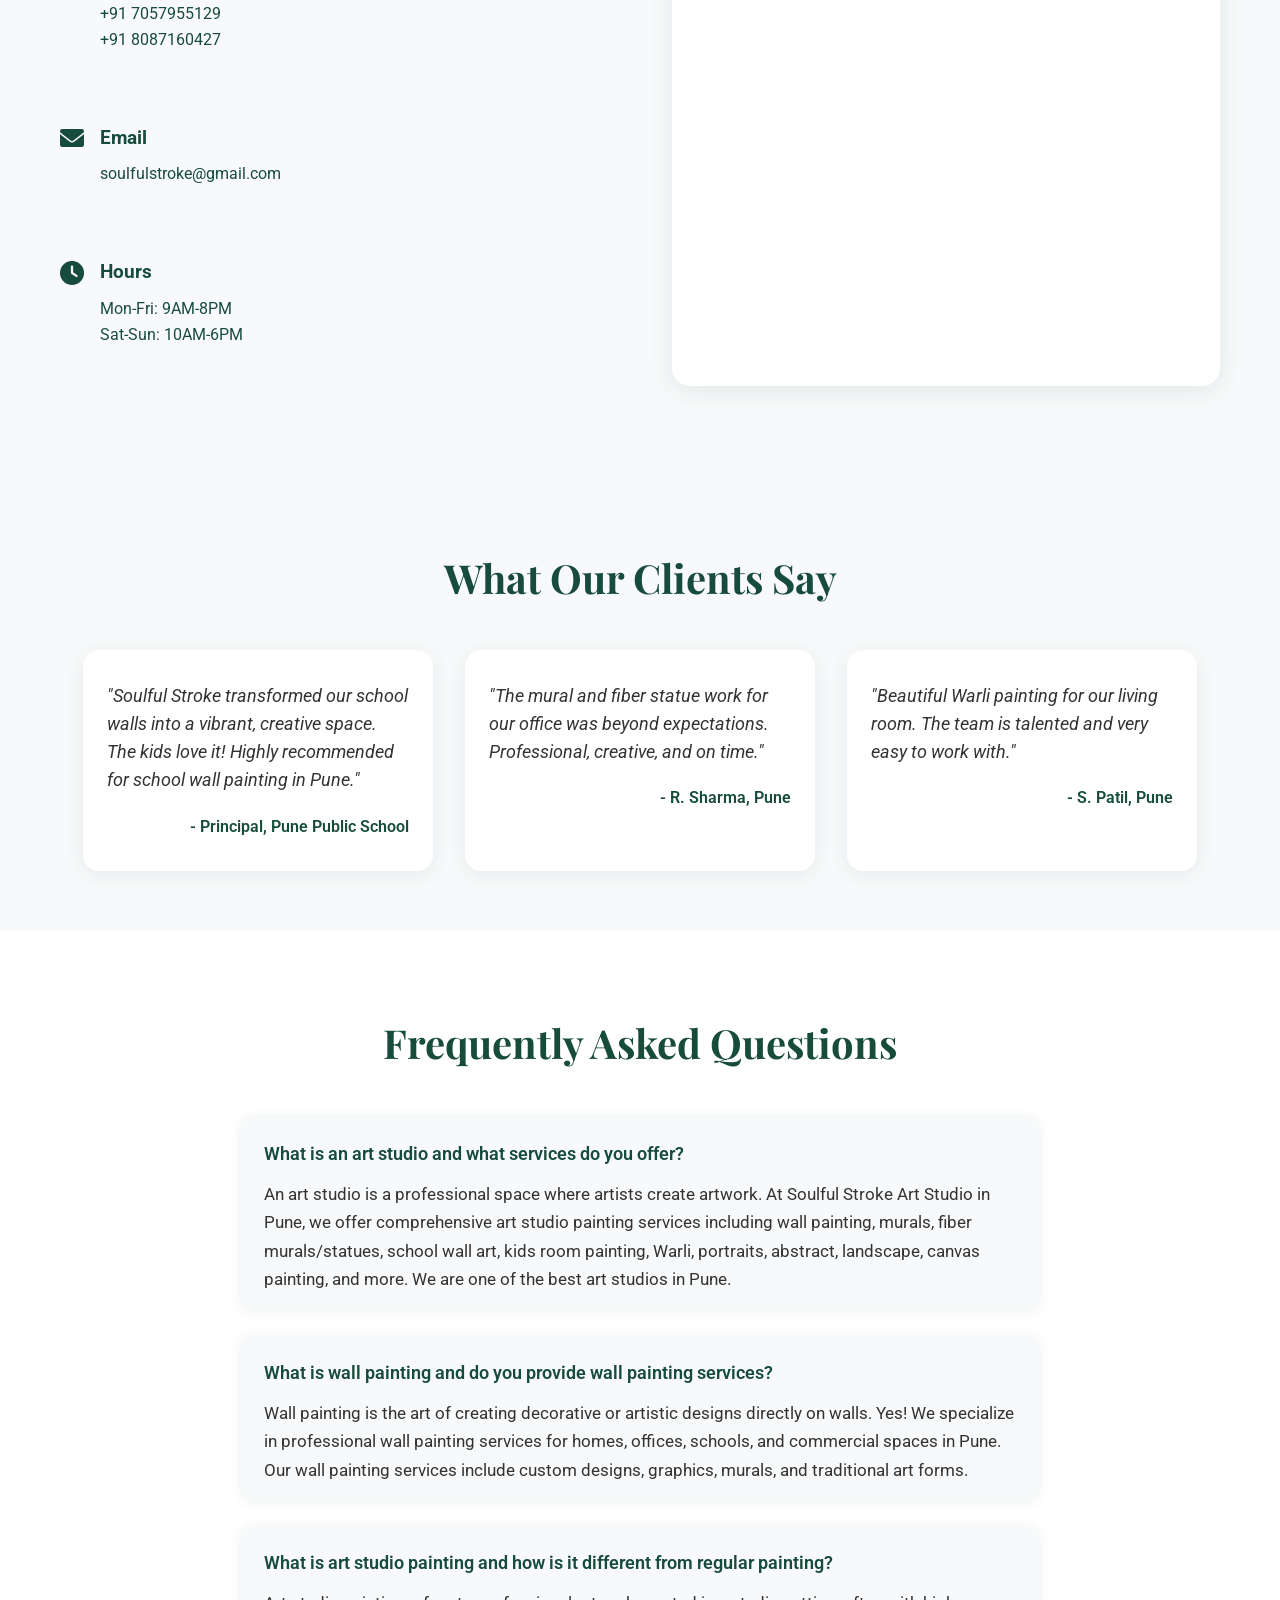
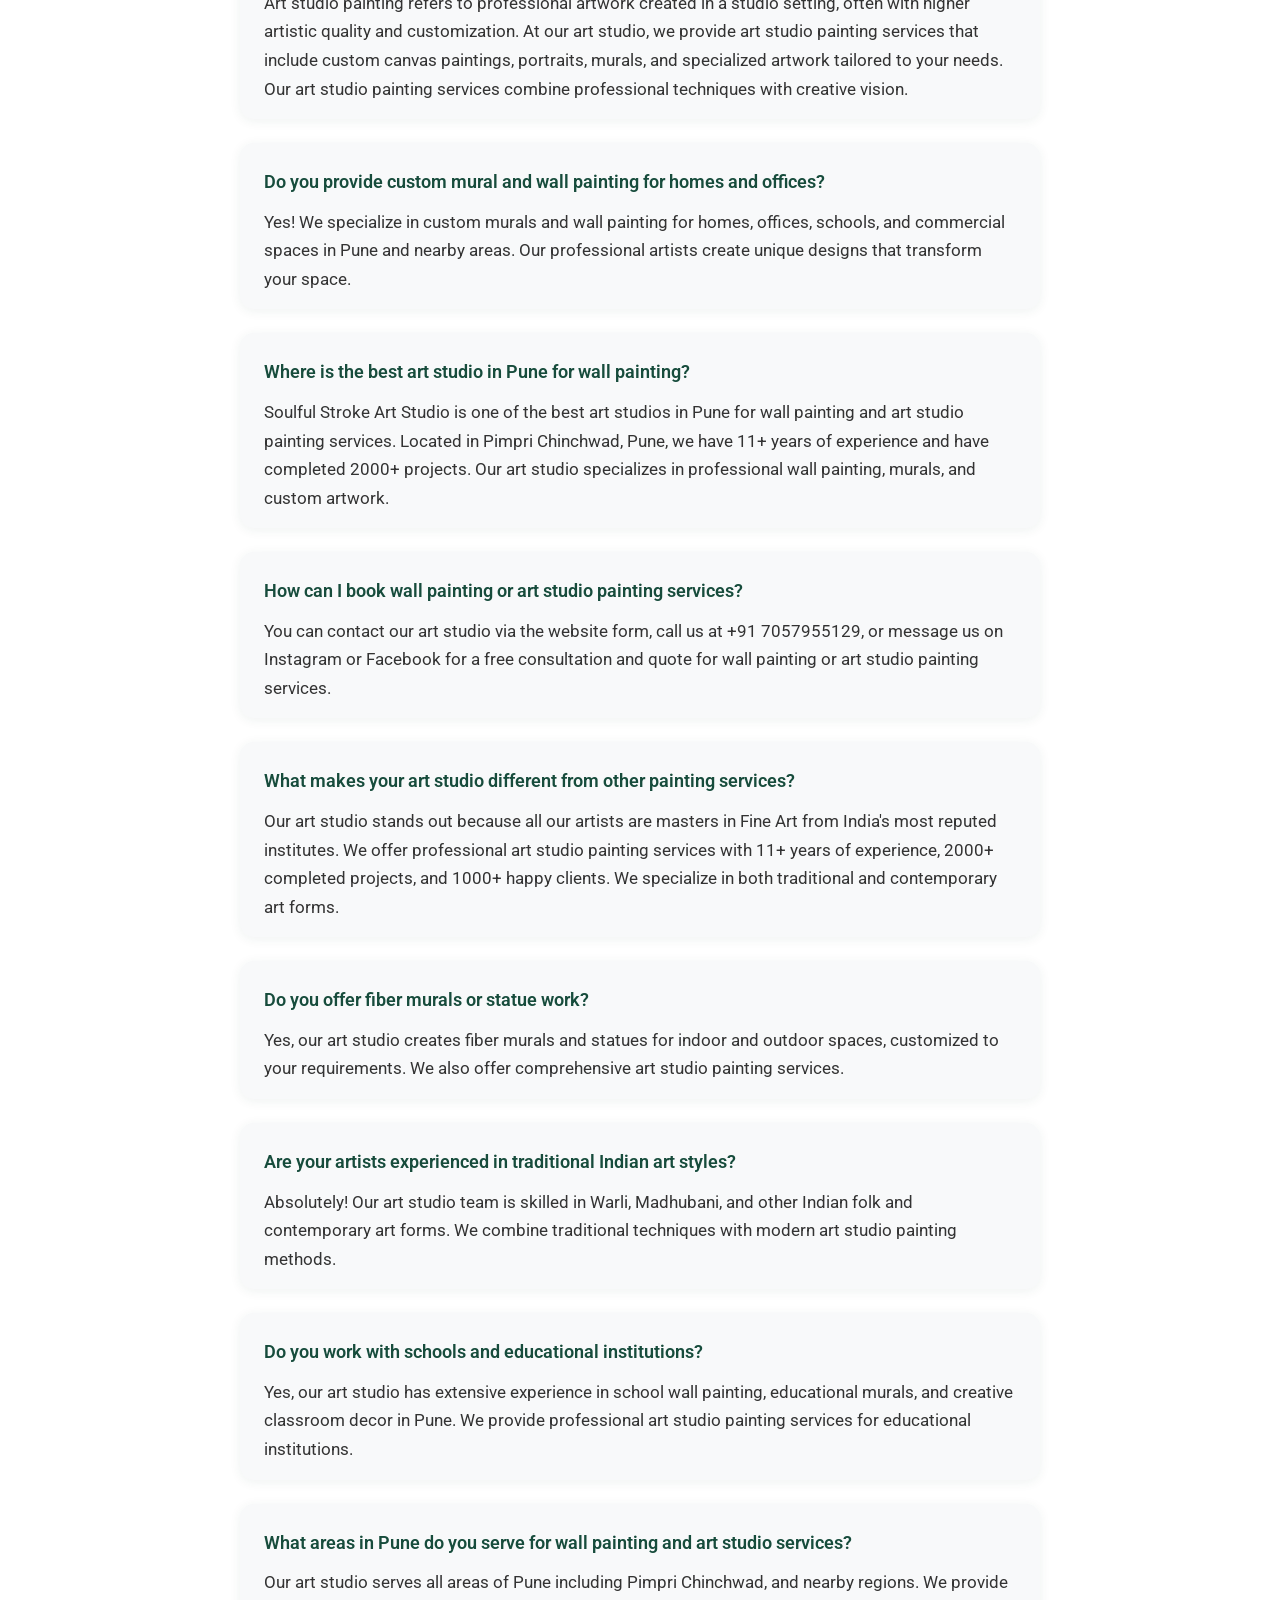
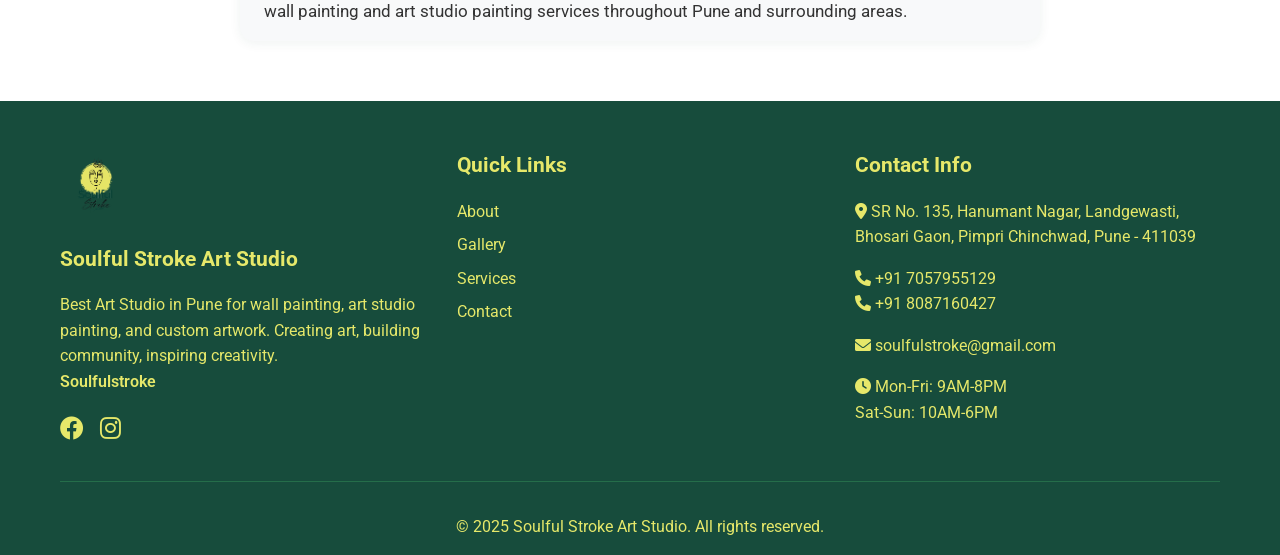
==== commit 2b582f50: "Enhanced WhatsApp contact button in index.html with improved accessibility features and styling; add" ====
--- a/index.html
+++ b/index.html
@@ -255,12 +255,15 @@
     <p>Professional Art Studio specializing in wall painting, art studio painting and custom artwork. Transform your space with expert artists and 11+ years of creative excellence.</p>
 
     <a
-    href="https://wa.me/917057955129?text=Hi%20Soulful%20Stroke%20%F0%9F%91%8B%0A%0AI%20am%20interested%20in%20your%20wall%20painting%20and%20custom%20artwork%20services.%0A%0A%F0%9F%93%8D%20Location%3A%0A%F0%9F%8E%A8%20Type%20of%20artwork%3A%0A%F0%9F%93%90%20Approximate%20wall%20size%3A%0A%F0%9F%93%B7%20I%20will%20share%20a%20photo%20of%20the%20wall.%0A%0APlease%20help%20me%20with%20a%20quotation."
+    href="https://wa.me/917057955129?text=Hi%20Soulful%20Stroke%20%F0%9F%91%8B%20I%20am%20interested%20in%20your%20wall%20painting%20and%20custom%20artwork%20services.%20I%20would%20like%20to%20get%20a%20free%20quote."
     target="_blank"
     rel="noopener"
-    class="cta-button"
+    class="floating-whatsapp"
+    aria-label="Contact Soulful Stroke on WhatsApp"
+    title="Get a Free Quote on WhatsApp"
   >
-    Get a Free Quote
+    <i class="fab fa-whatsapp"></i>
+    <span>Get a Free Quote</span>
   </a>
   </div>
 </section>
--- a/assets/css/style.css
+++ b/assets/css/style.css
@@ -799,4 +799,43 @@
   .faq-list {
     padding: 0 10px;
   }
-}+}
+.floating-whatsapp {
+    position: fixed;
+    right: 20px;
+    bottom: 20px;
+    z-index: 9999;
+    display: flex;
+    align-items: center;
+    gap: 8px;
+    padding: 12px 18px;
+    border-radius: 50px;
+    text-decoration: none;
+    font-weight: 600;
+    font-size: 14px;
+    background: #25D366;
+    color: #fff;
+    box-shadow: 0 4px 15px rgba(0, 0, 0, 0.25);
+    transition: transform 0.2s ease;
+  }
+  
+  .floating-whatsapp:hover {
+    transform: translateY(-3px);
+    color: #fff;
+  }
+  
+  .floating-whatsapp i {
+    font-size: 22px;
+  }
+  
+  @media (max-width: 576px) {
+    .floating-whatsapp {
+      right: 15px;
+      bottom: 15px;
+      padding: 12px 15px;
+    }
+  
+    .floating-whatsapp span {
+      font-size: 13px;
+    }
+  }
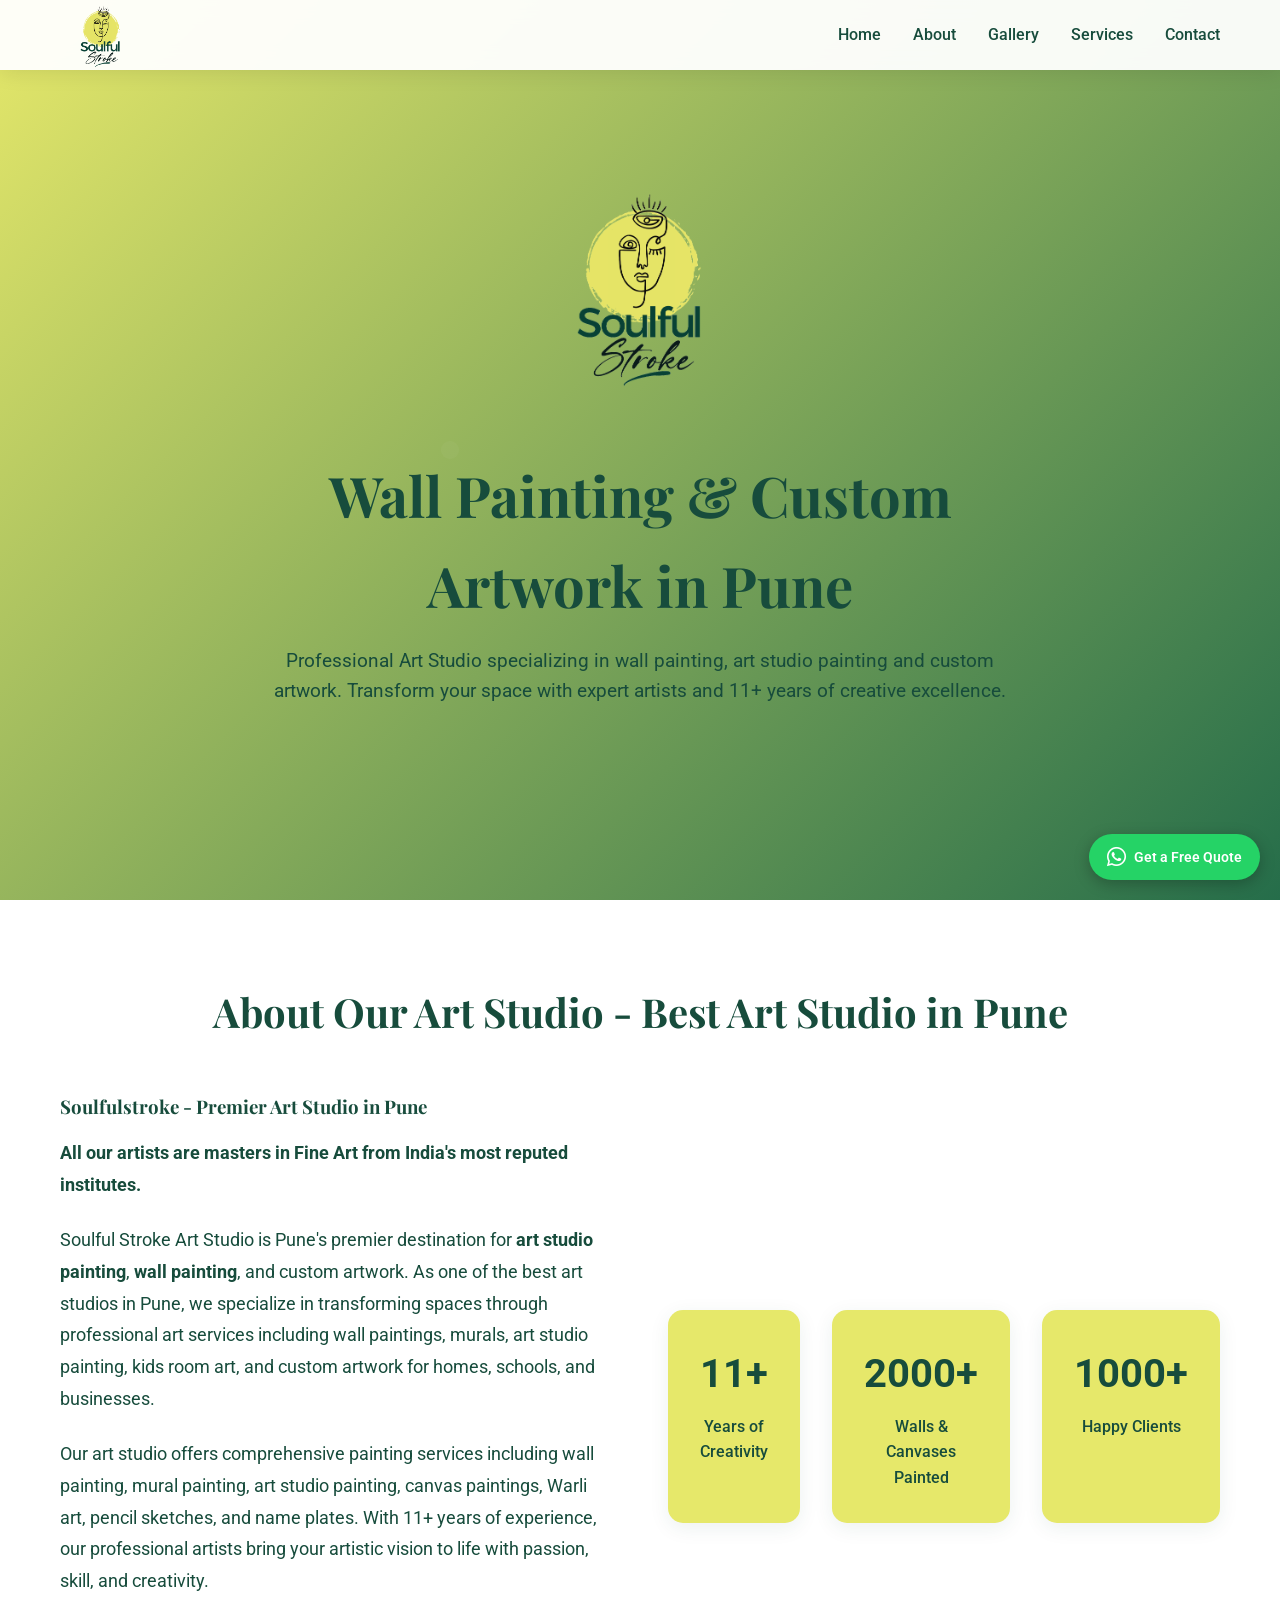
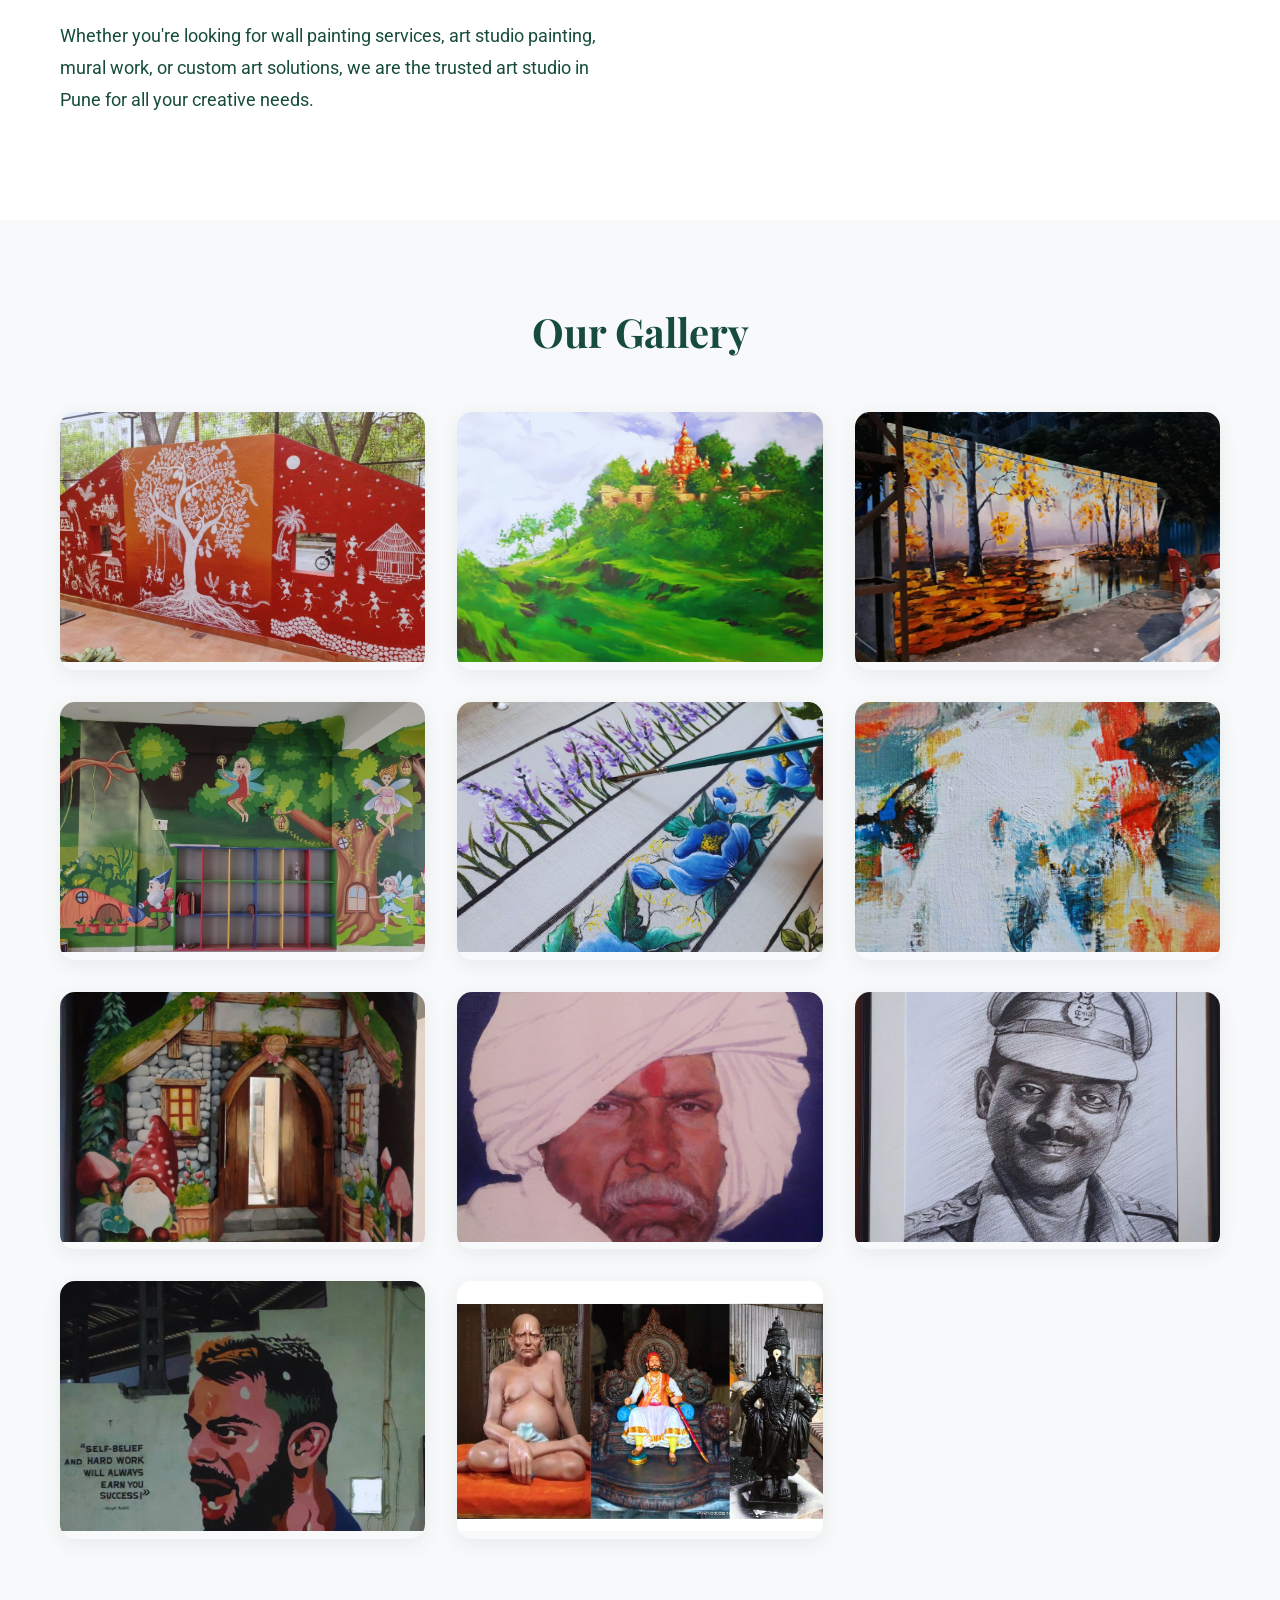
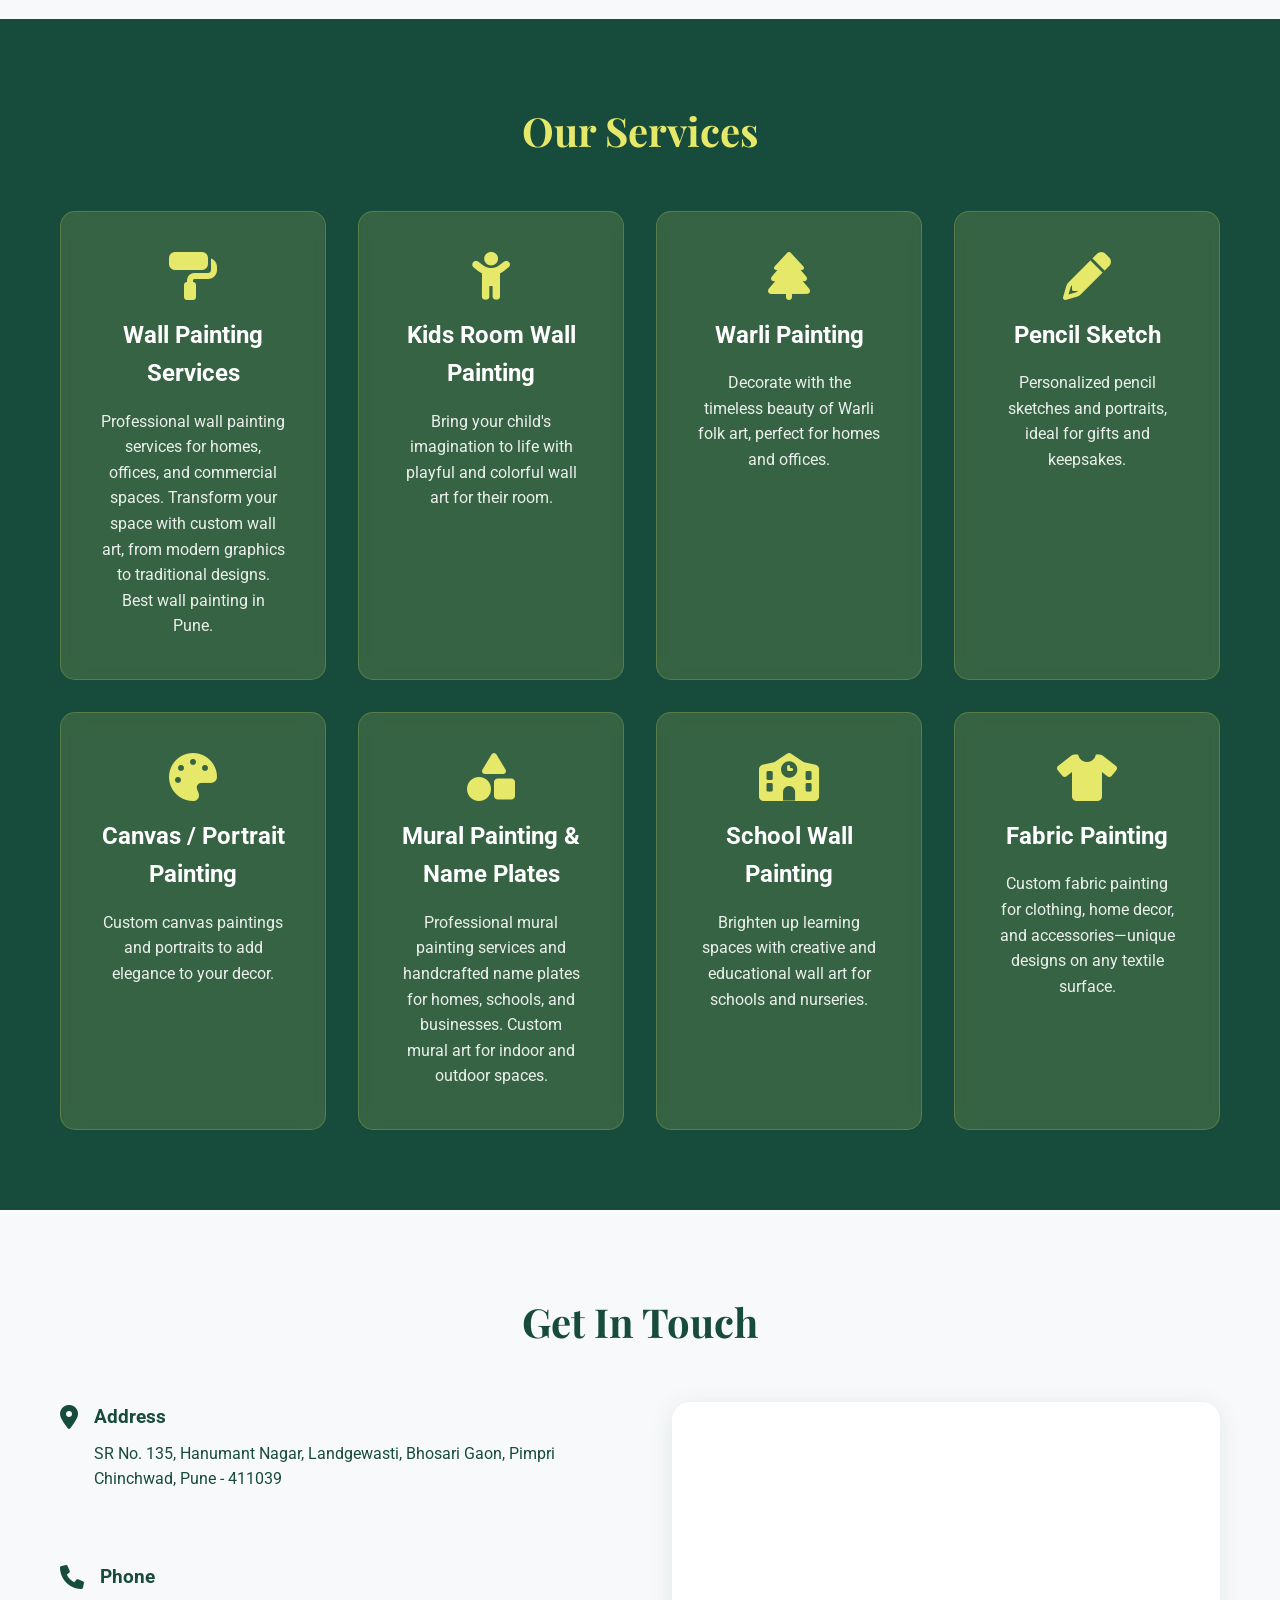
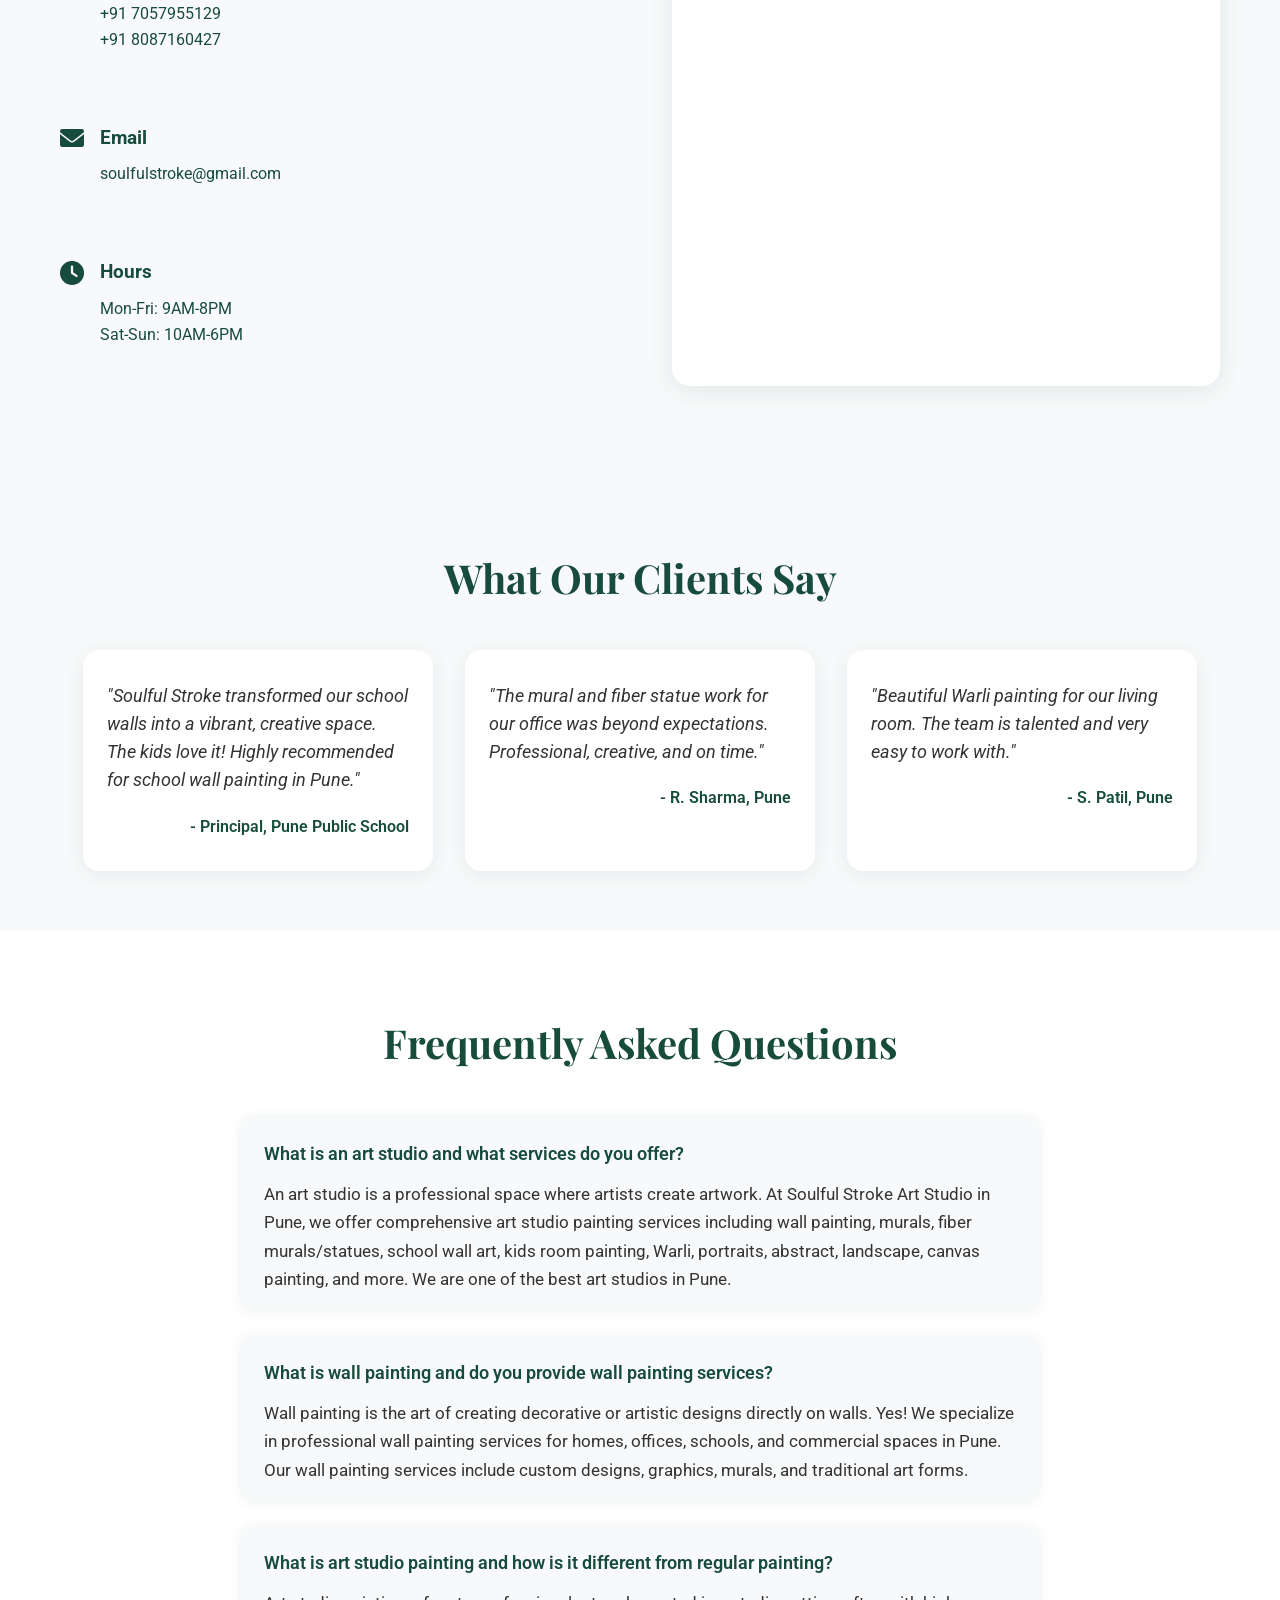
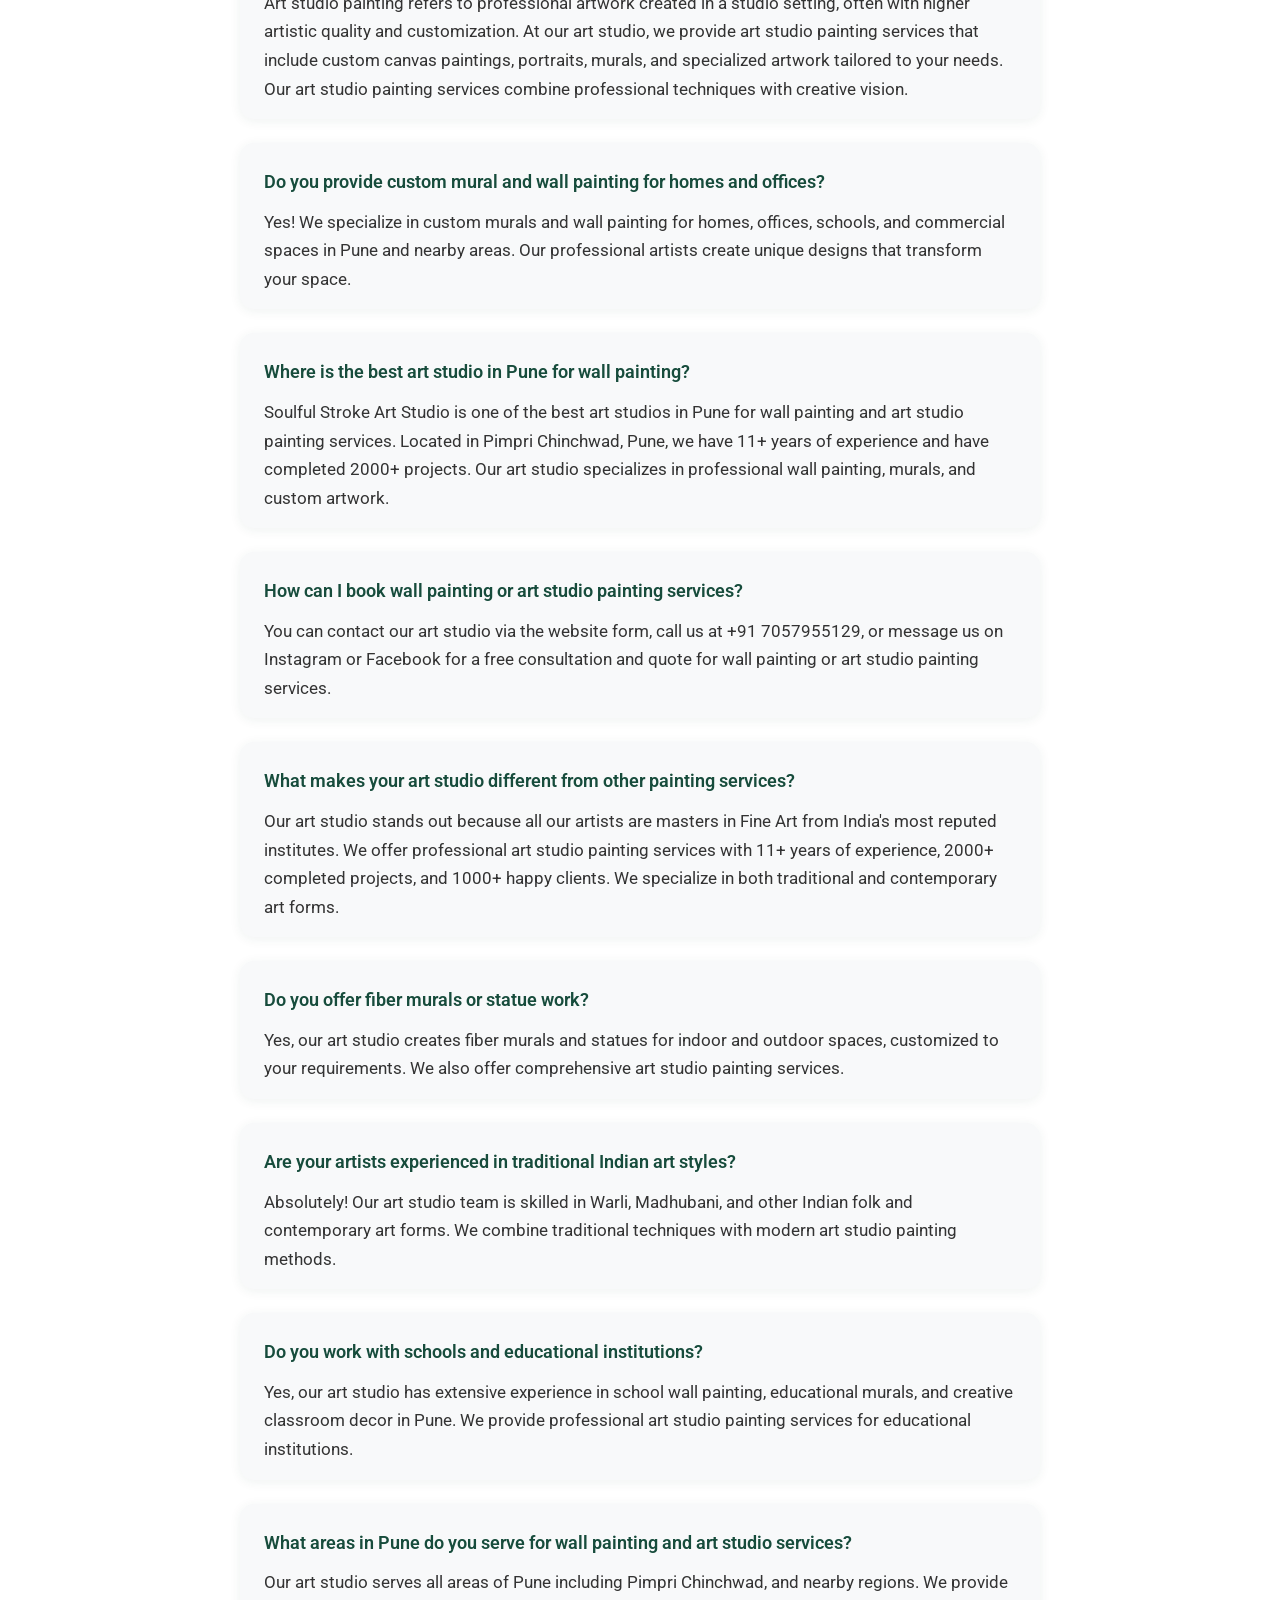
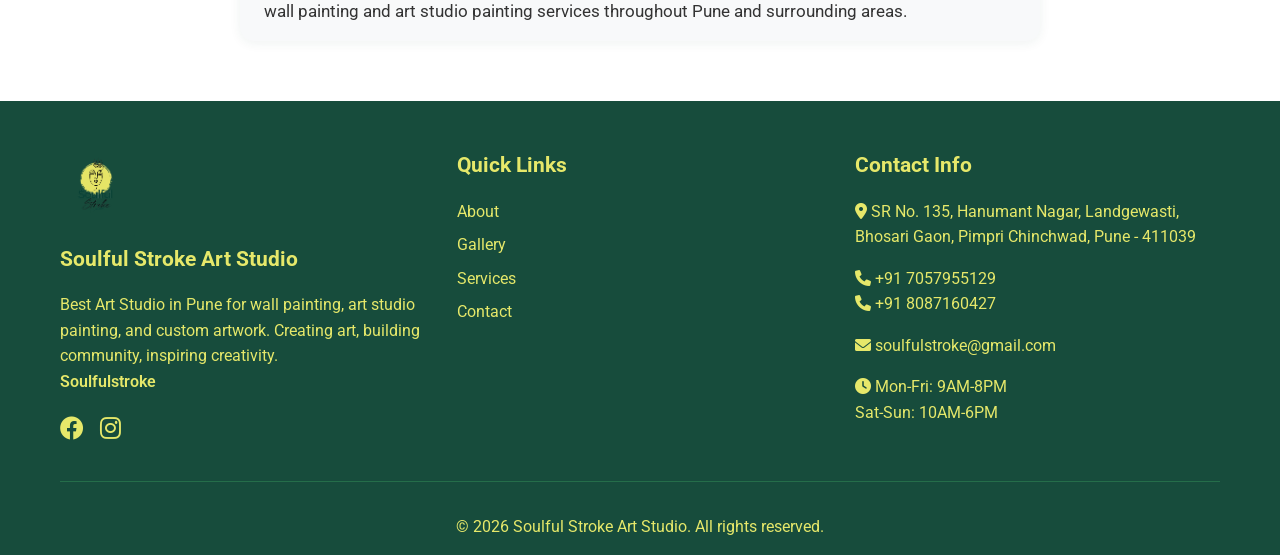
==== commit 503a4a68: "Updated copyright year in footer of index.html from 2025 to 2026 for accuracy." ====
--- a/index.html
+++ b/index.html
@@ -602,10 +602,15 @@
           <h3>Soulful Stroke Art Studio</h3>
           <p>Best Art Studio in Pune for wall painting, art studio painting, and custom artwork. Creating art, building community, inspiring creativity.<br>
           <span style="font-weight:600; color:var(--primary-yellow);">Soulfulstroke</span></p>
+         
           <div class="social-links">
-            <a href="https://www.facebook.com/share/16sR6wV9Tq/" target="_blank" rel="noopener" title="Facebook"><i class="fab fa-facebook"></i></a>
-            <a href="https://www.instagram.com/manikjorwar?utm_source=qr&igsh=b2dwNHJkYjBrNHl5" target="_blank" rel="noopener" title="Instagram"><i class="fab fa-instagram"></i></a>
-          </div>
+            <a href="https://www.facebook.com/share/1BXZfoSPHb/" target="_blank" rel="noopener" title="Facebook">
+              <i class="fab fa-facebook"></i>
+            </a>
+            <a href="https://www.instagram.com/soulfulstrokeartstudio/" target="_blank" rel="noopener" title="Instagram">
+              <i class="fab fa-instagram"></i>
+            </a>
+          </div>          
         </div>
         <div class="footer-section">
           <h3>Quick Links</h3>
@@ -625,7 +630,7 @@
         </div>
       </div>
       <div class="footer-bottom">
-        <p>&copy; 2025 Soulful Stroke Art Studio. All rights reserved.</p>
+        <p>&copy; 2026 Soulful Stroke Art Studio. All rights reserved.</p>
       </div>
     </div>
   </footer>
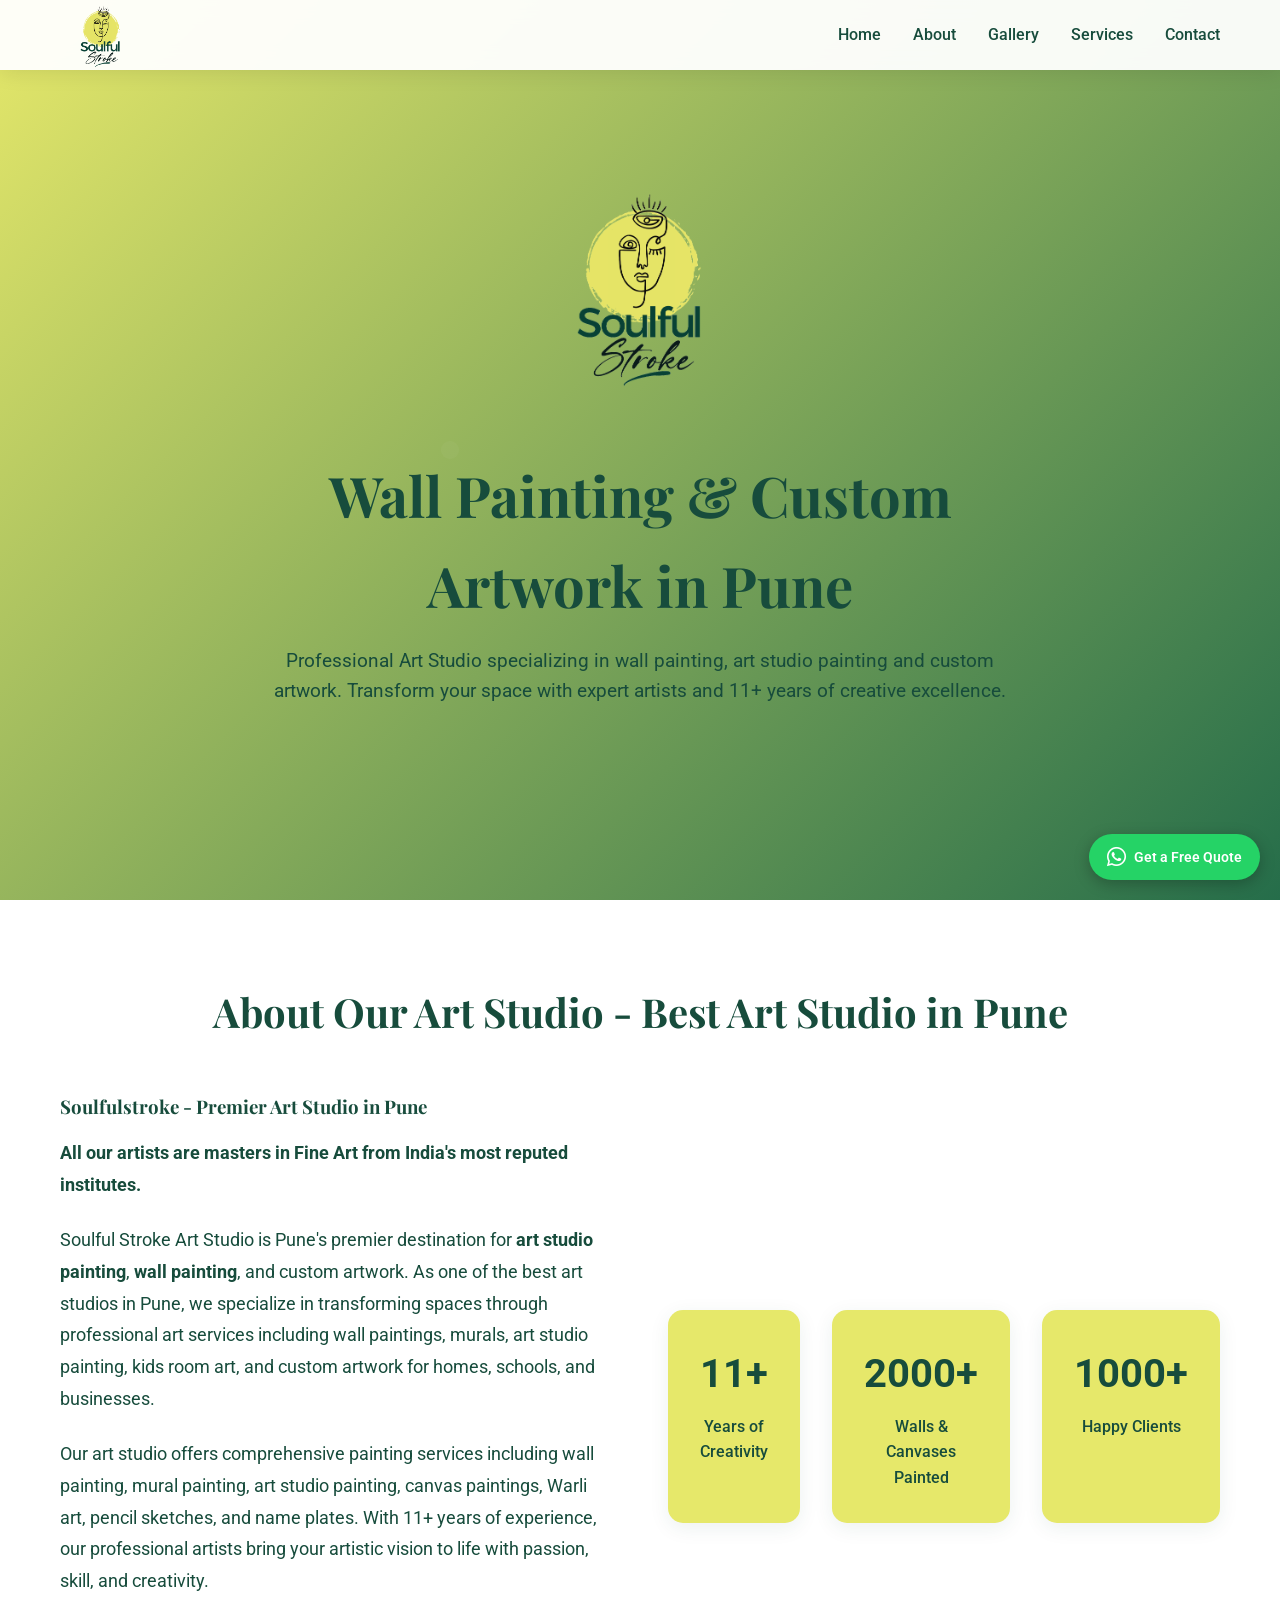
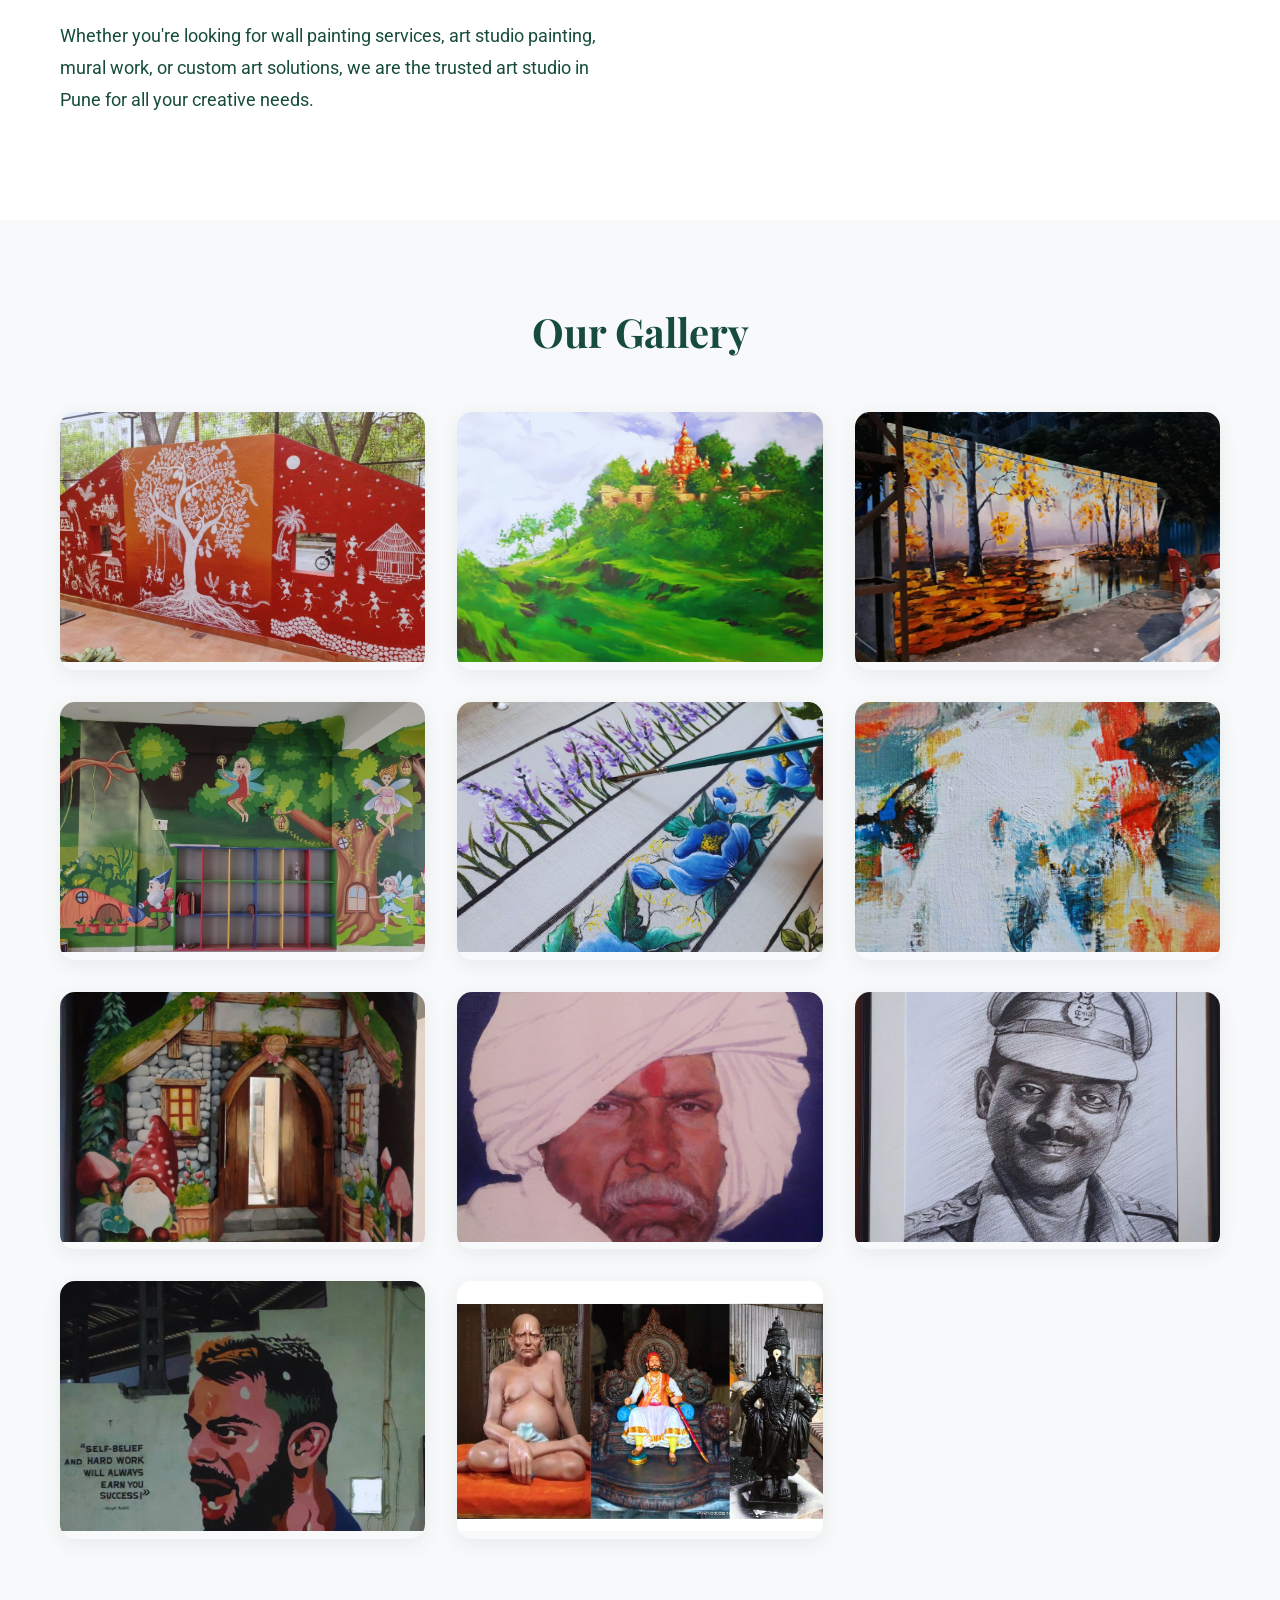
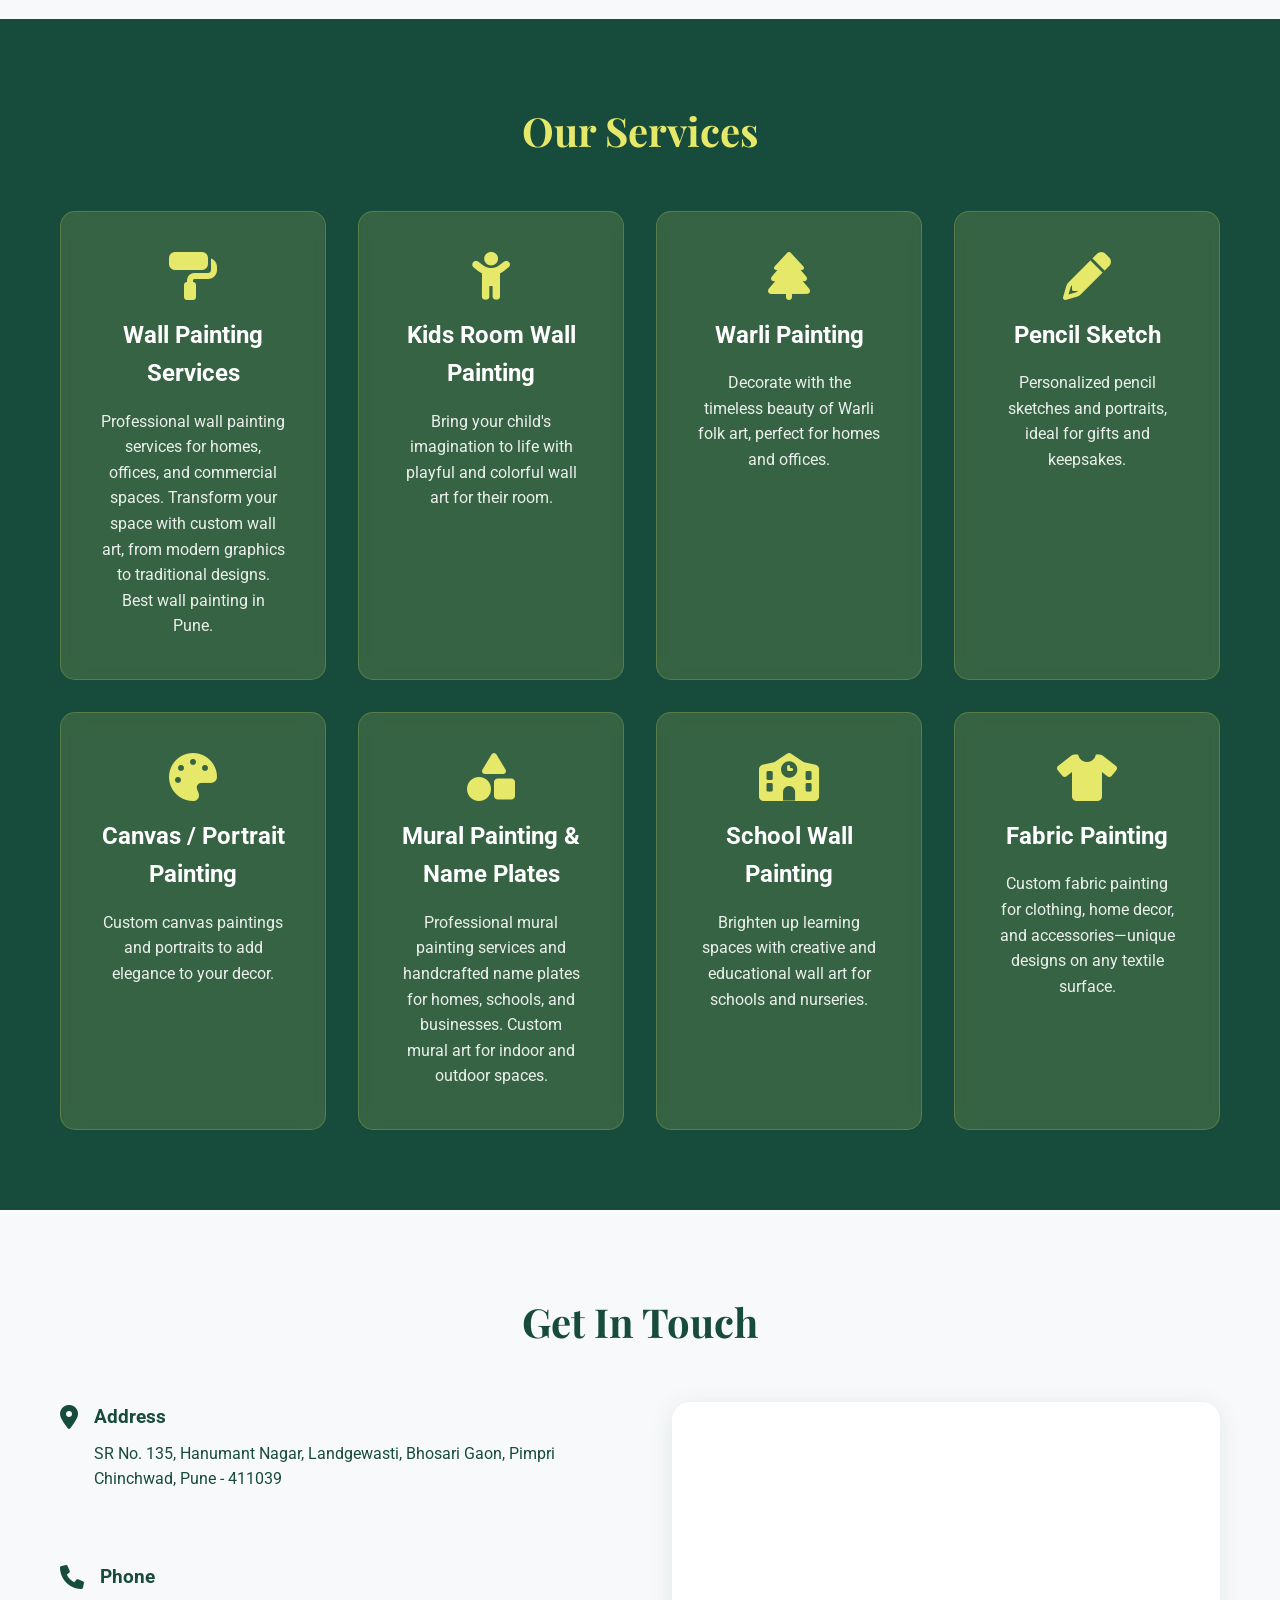
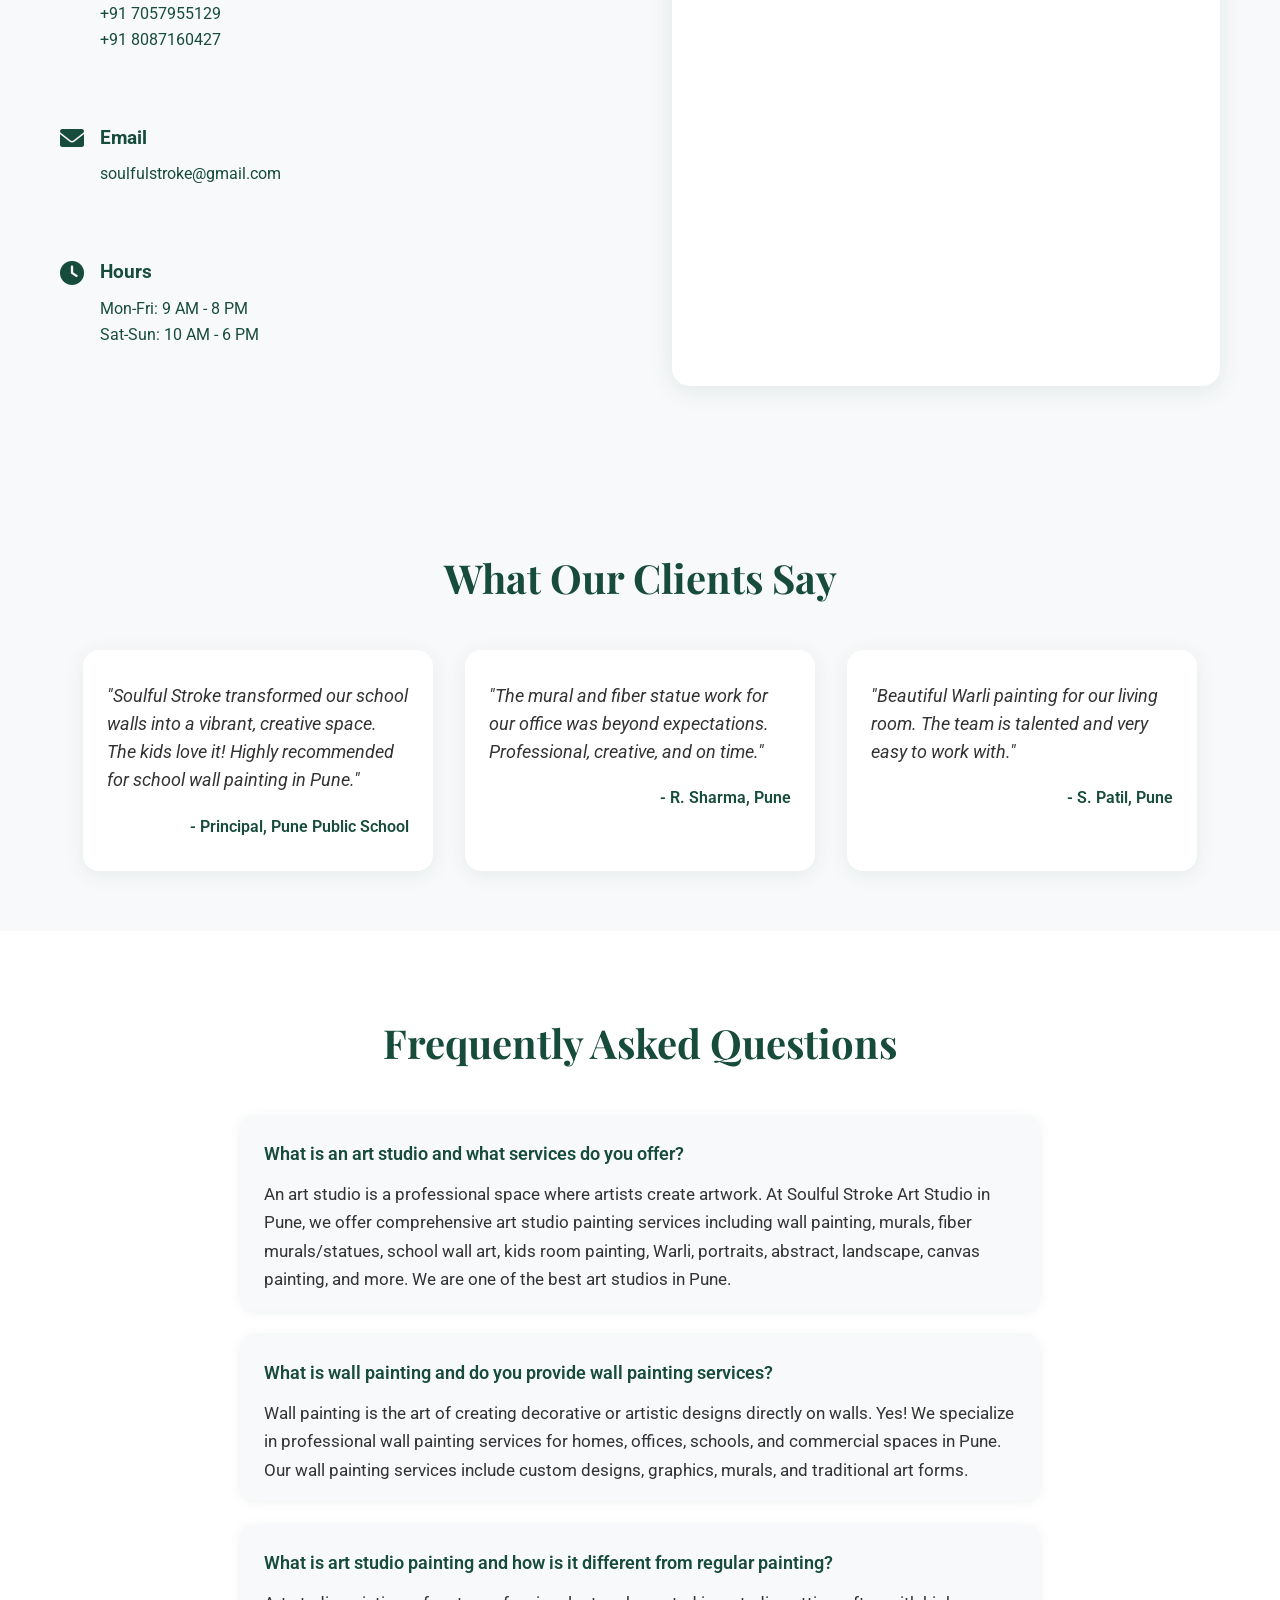
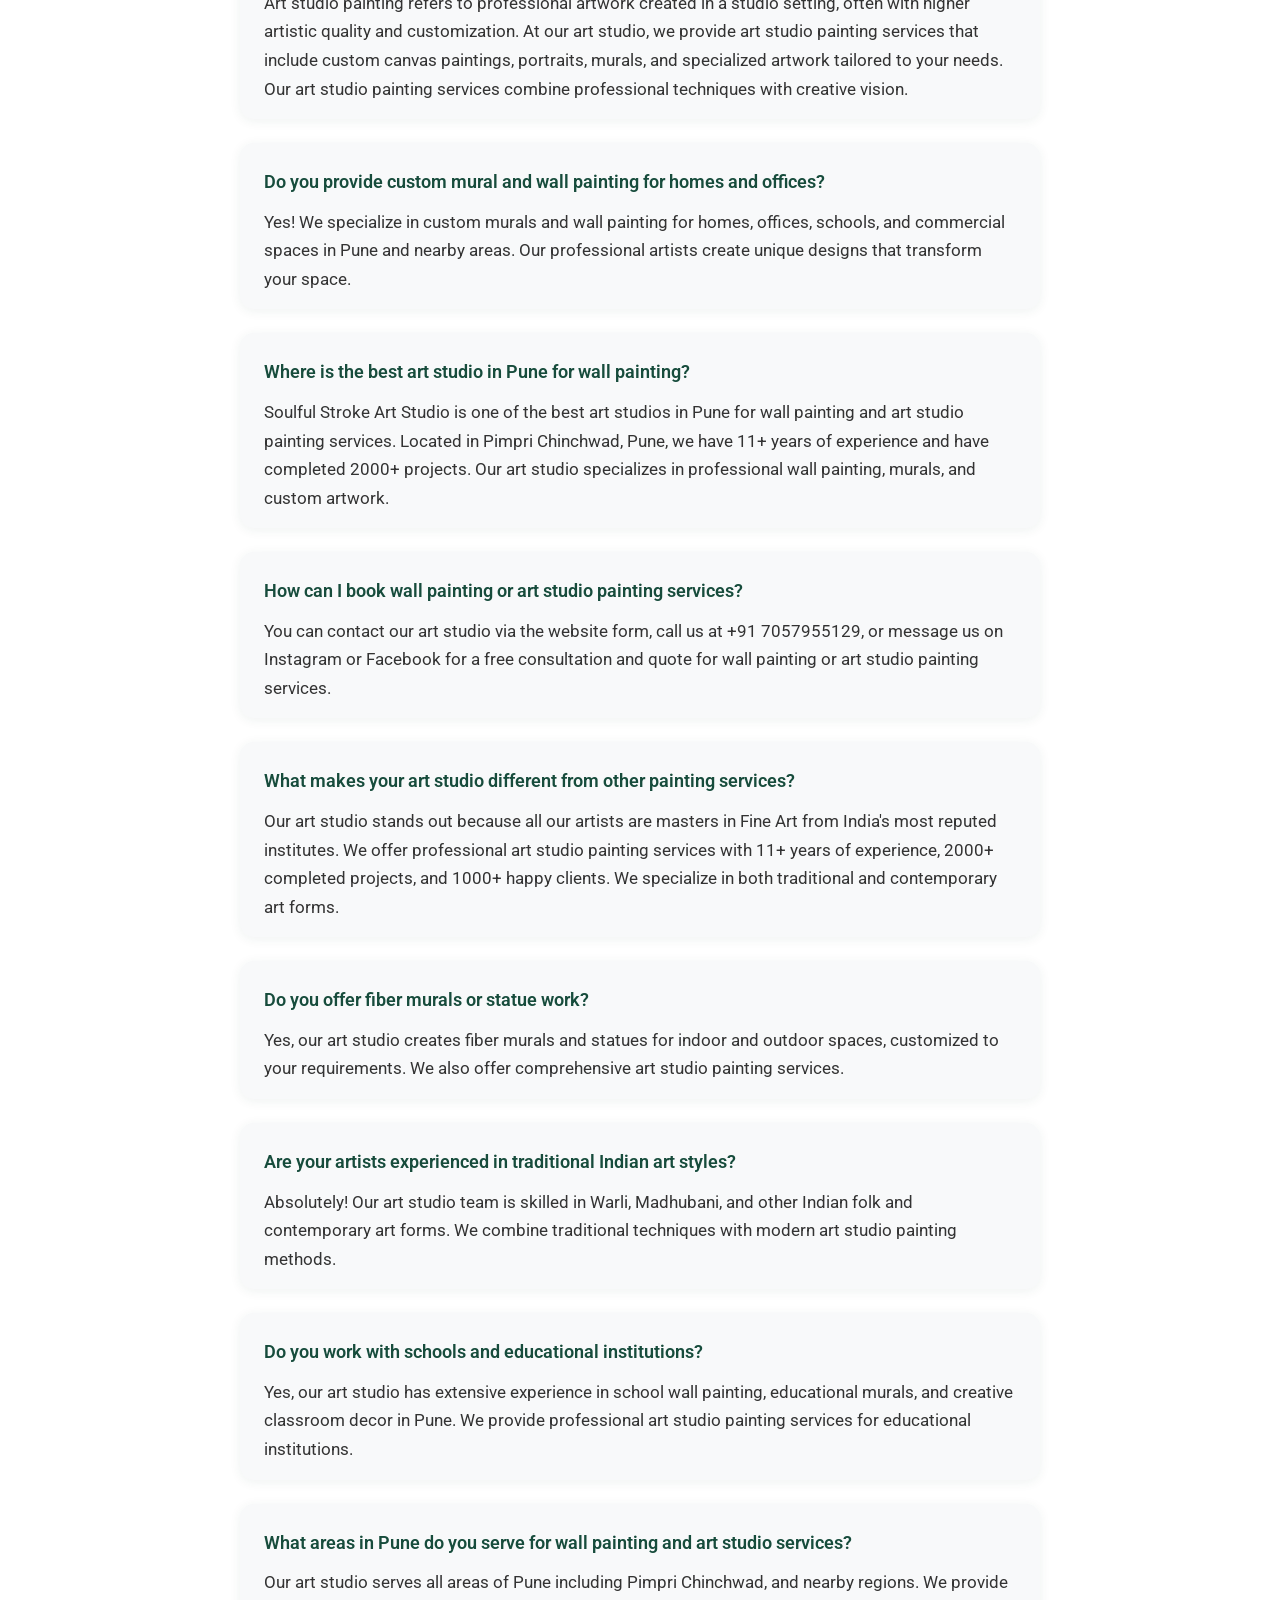
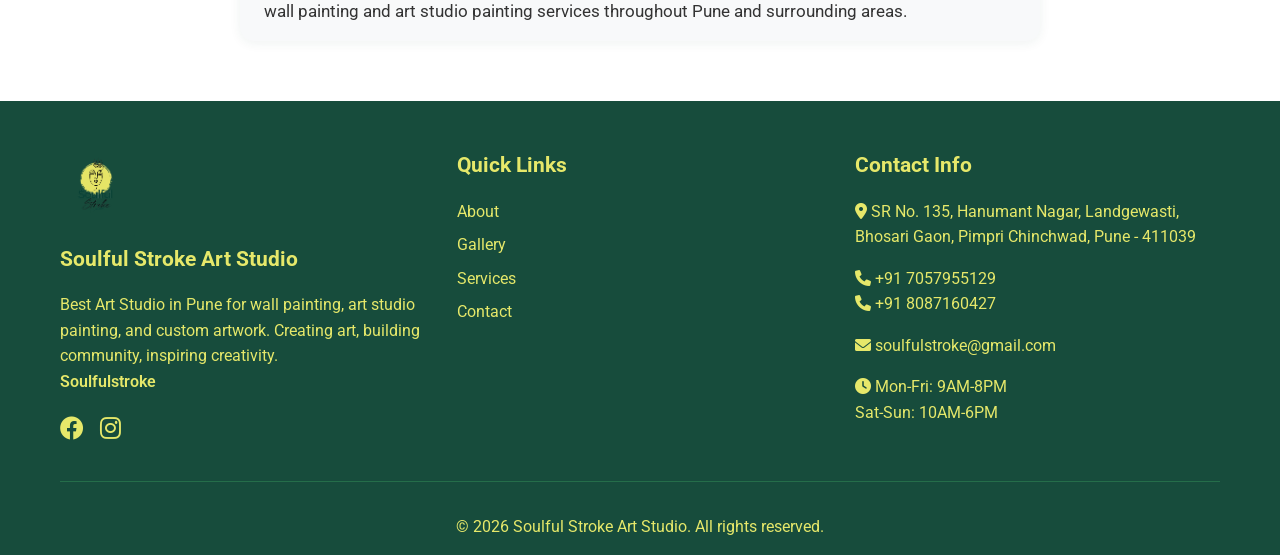
==== commit 3f22eec1: "Updated hours of operation formatting in index.html for improved readability by adding spaces around" ====
--- a/index.html
+++ b/index.html
@@ -389,7 +389,7 @@
             <i class="fas fa-clock"></i>
             <div>
               <h3>Hours</h3>
-              <p>Mon-Fri: 9AM-8PM<br>Sat-Sun: 10AM-6PM</p>
+              <p>Mon-Fri: 9 AM - 8 PM<br>Sat-Sun: 10 AM - 6 PM</p>
             </div>
           </div>
         </div>
